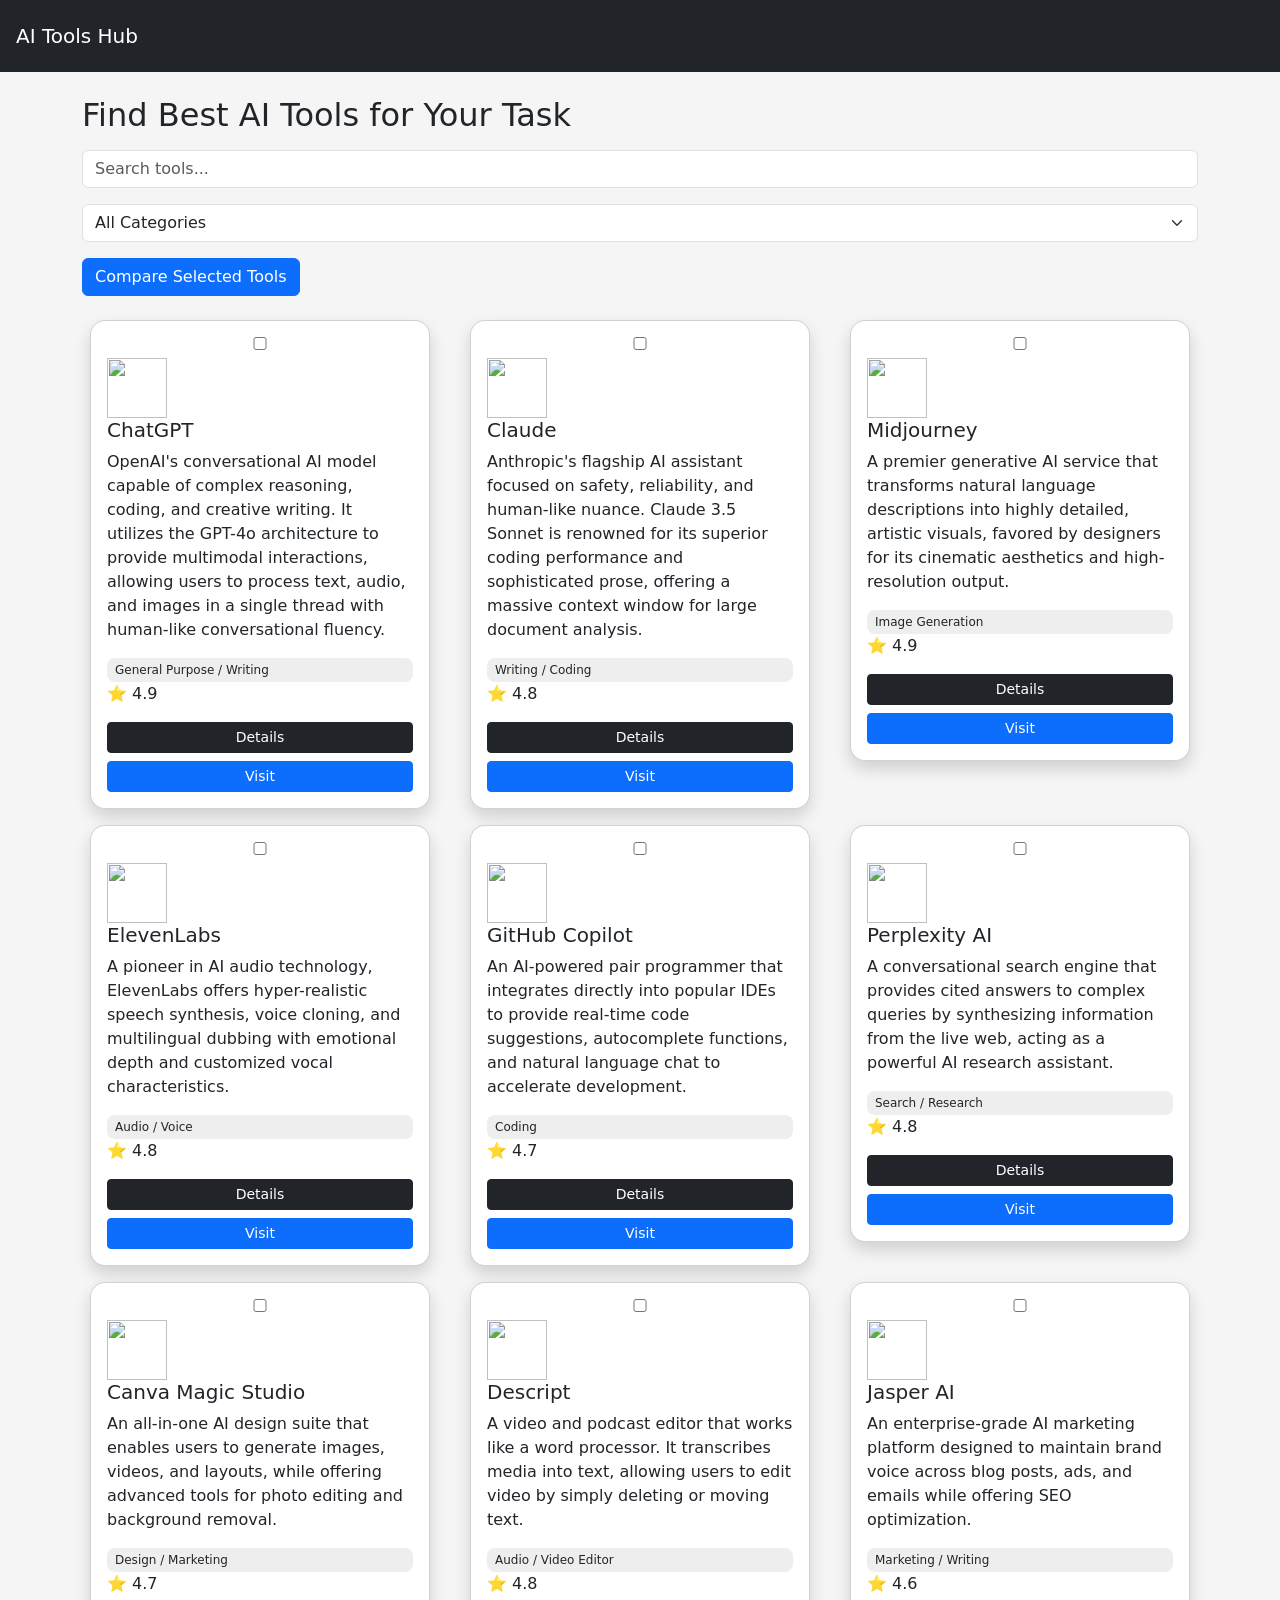
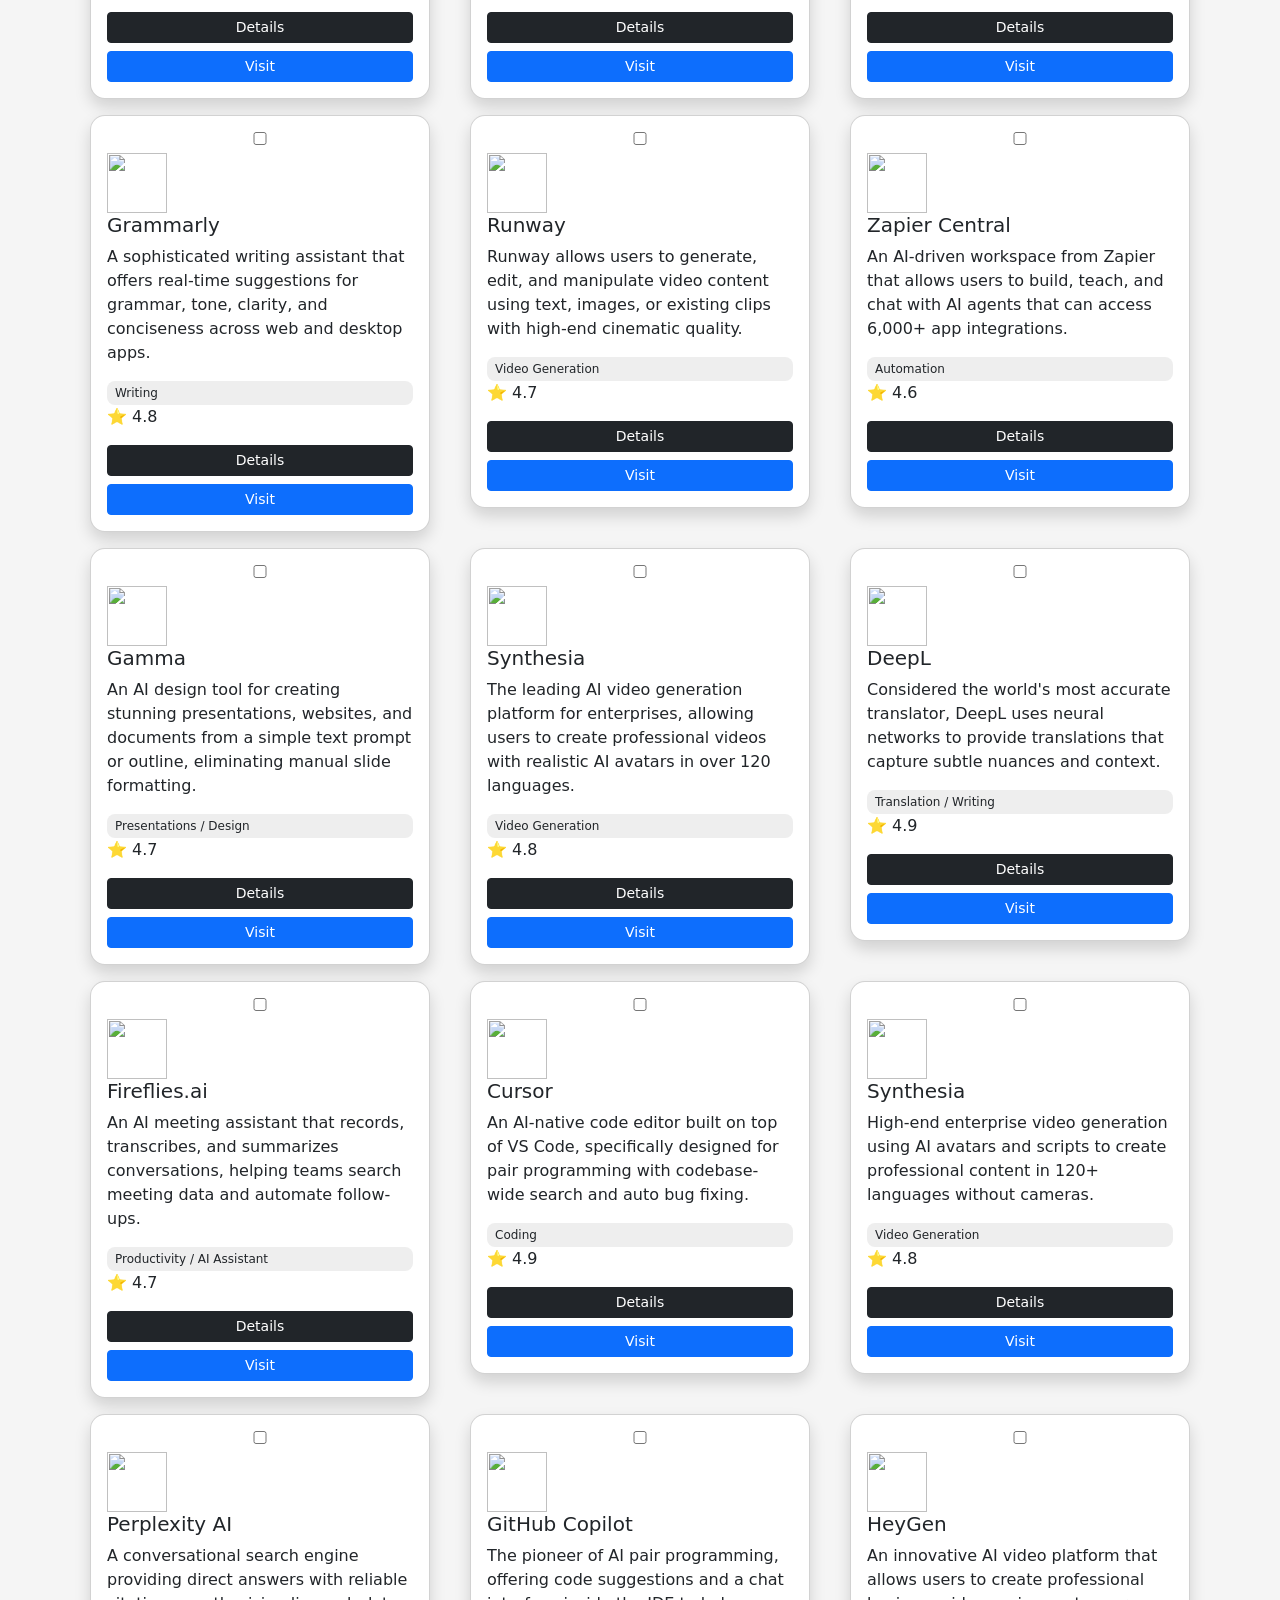
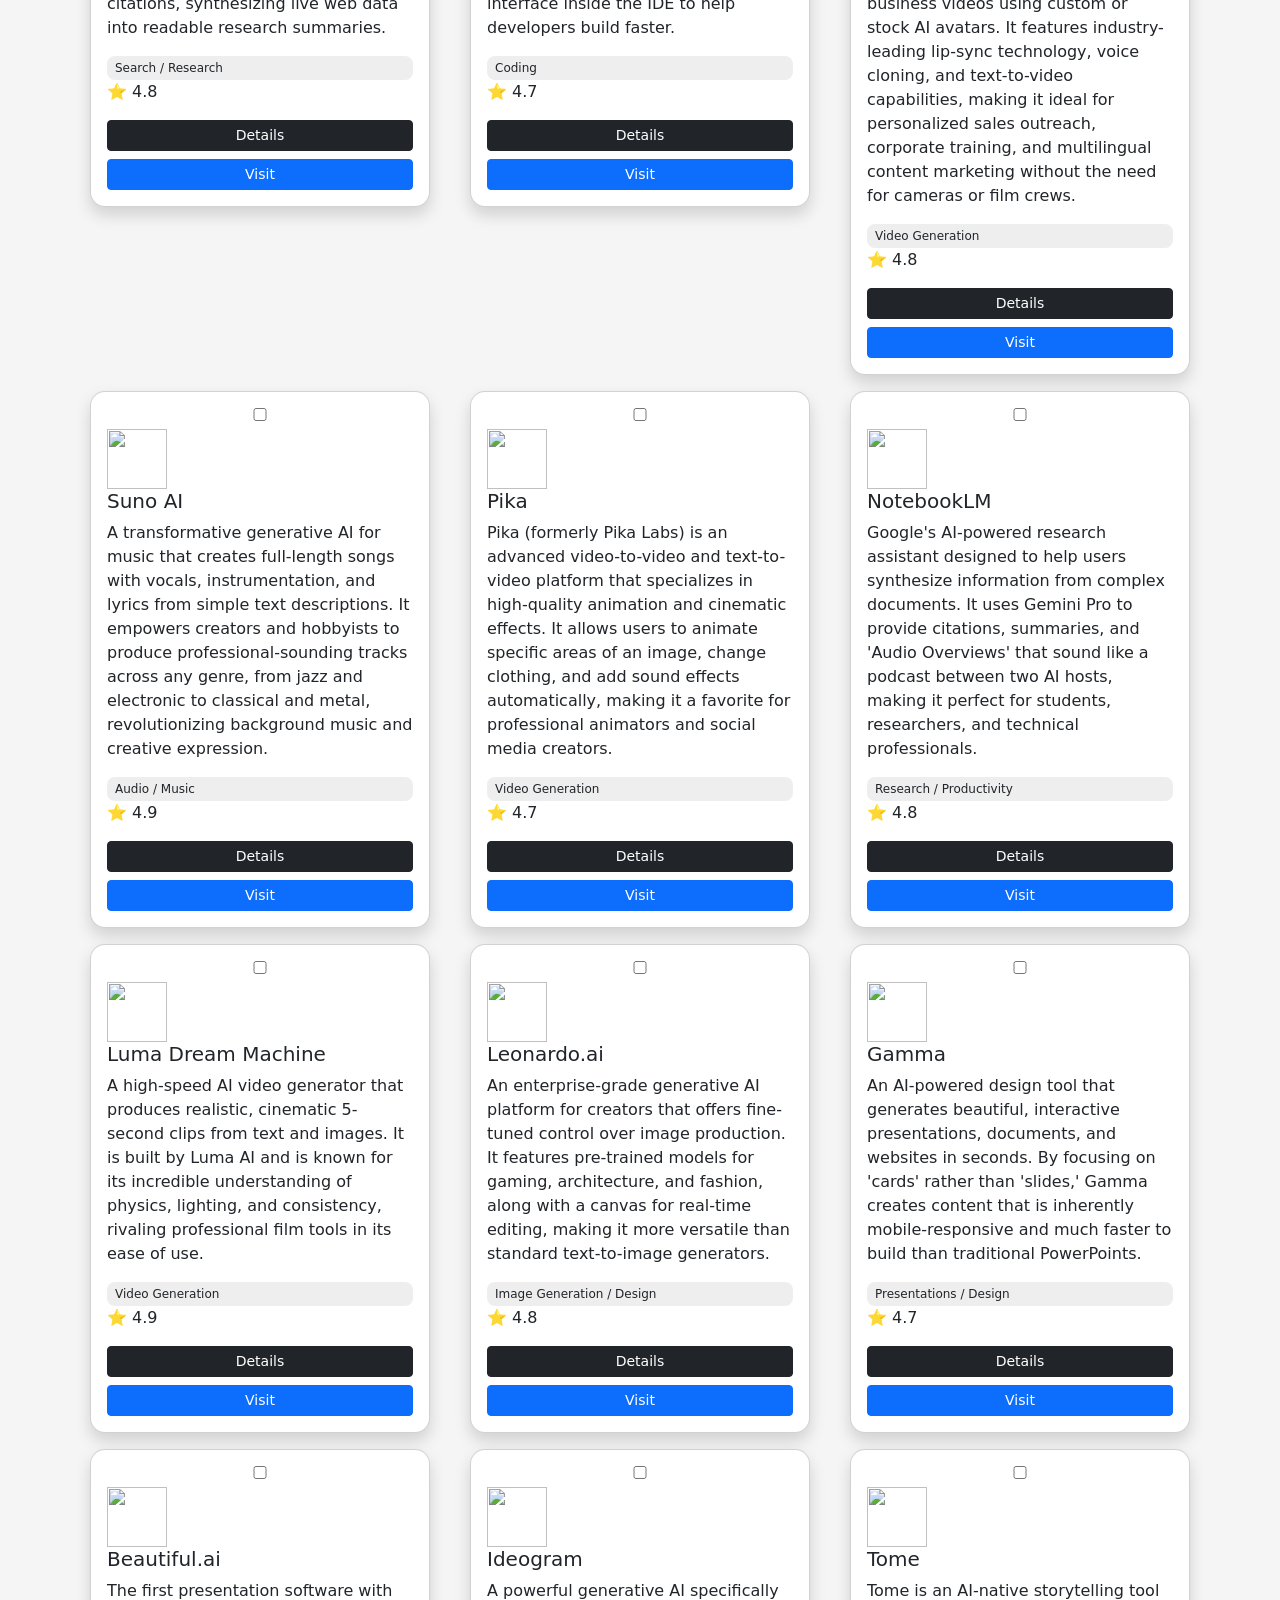
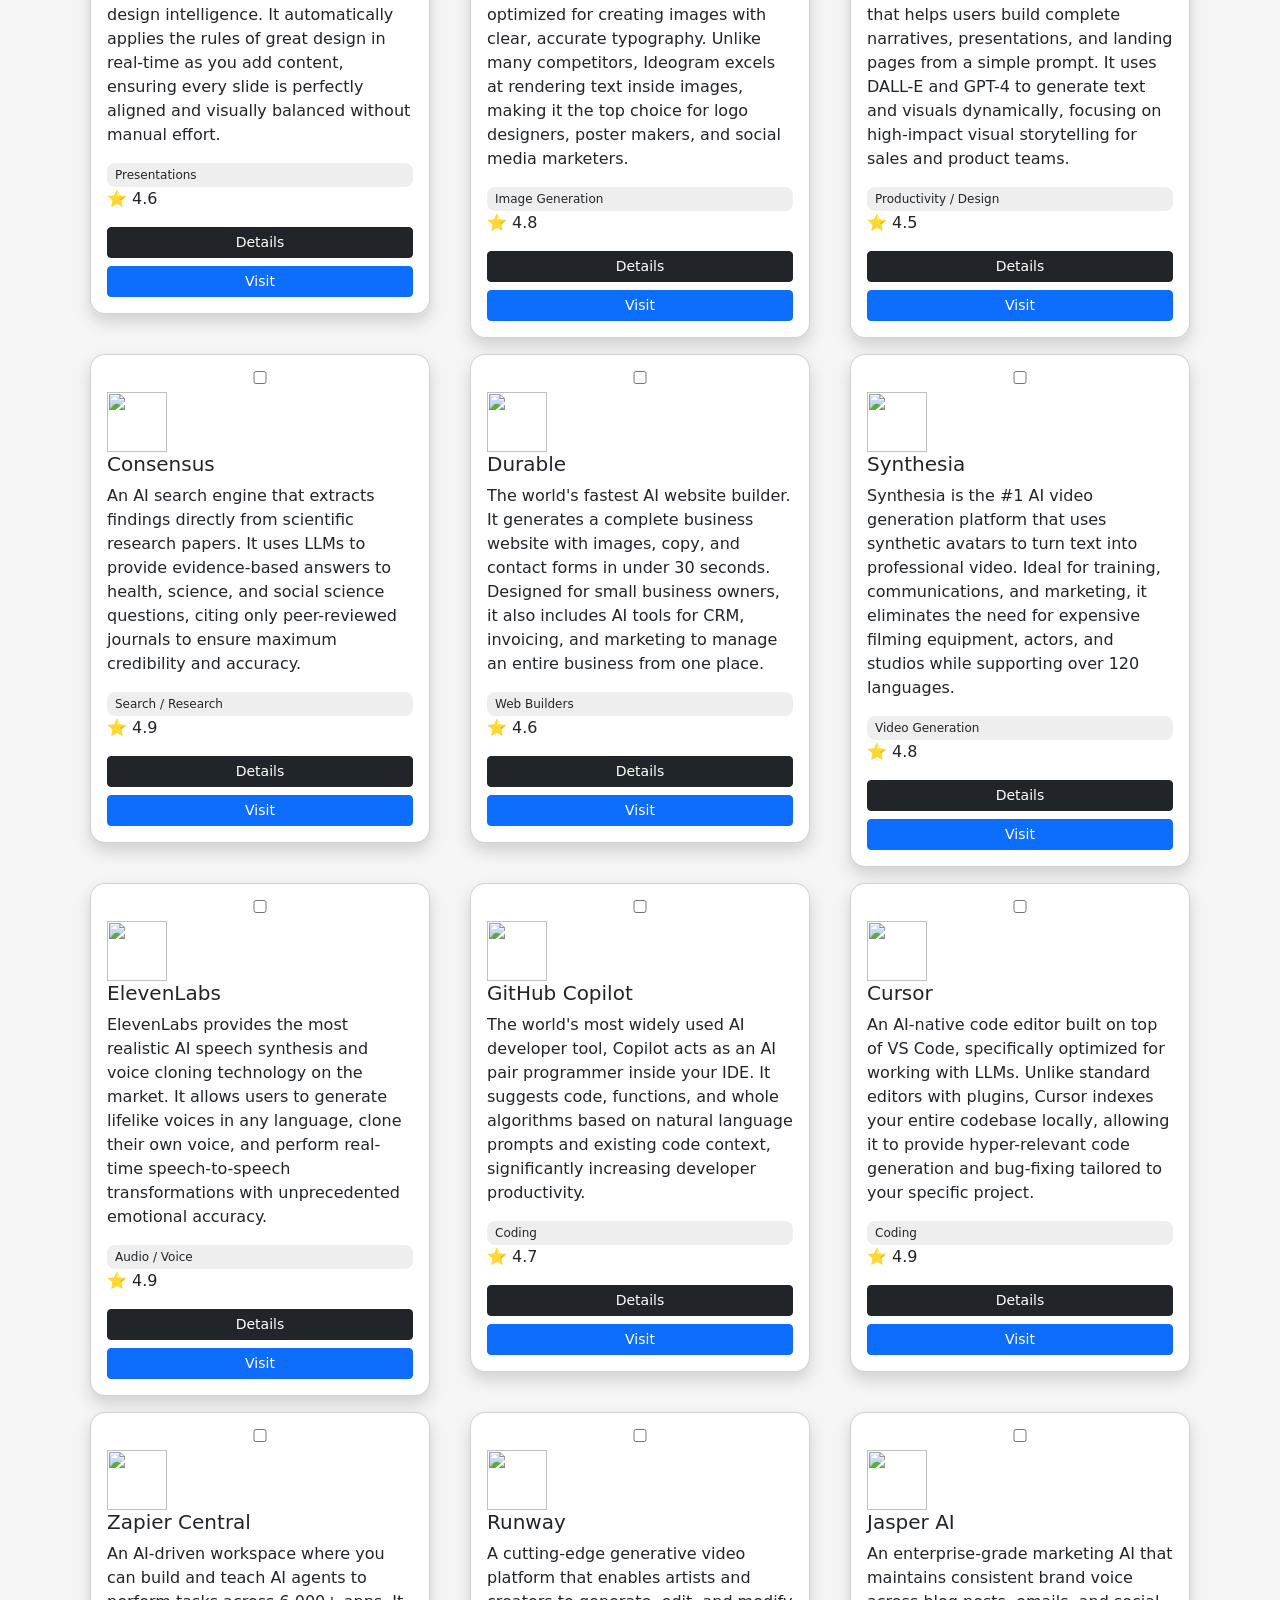
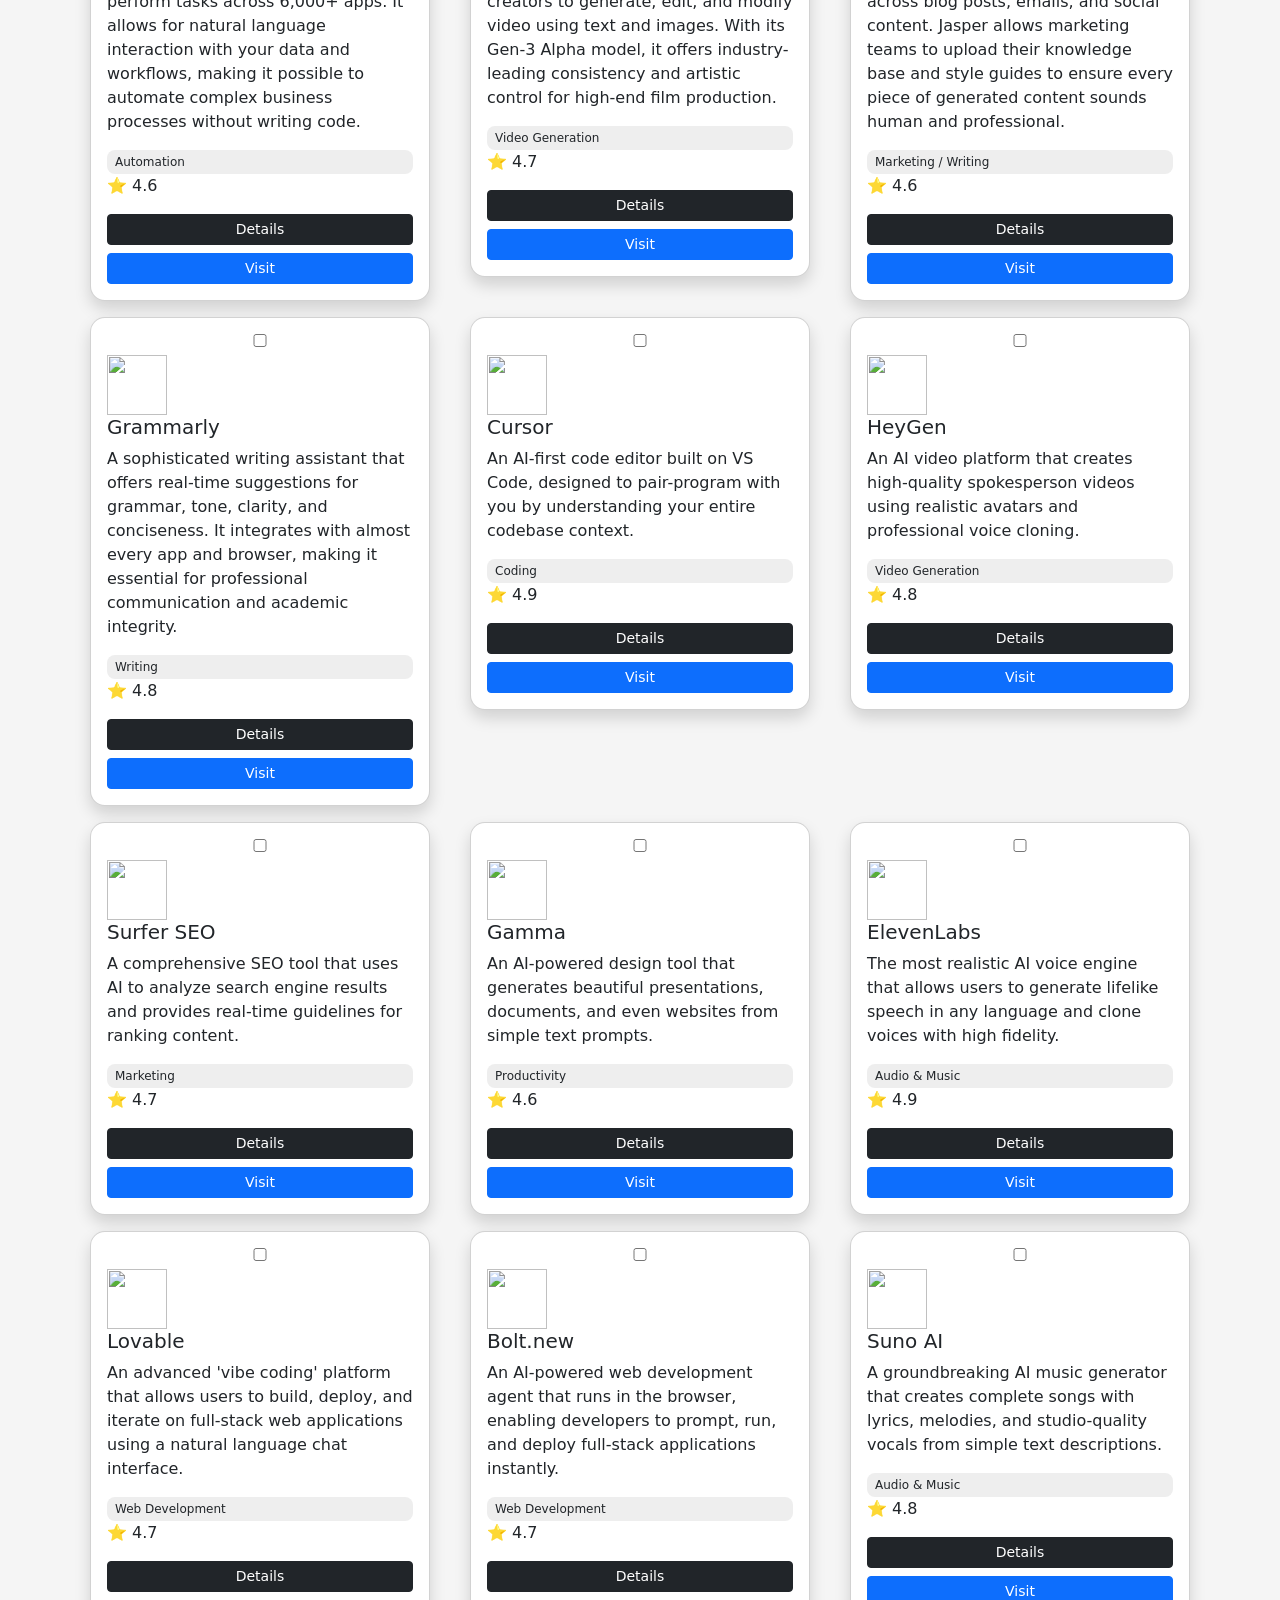
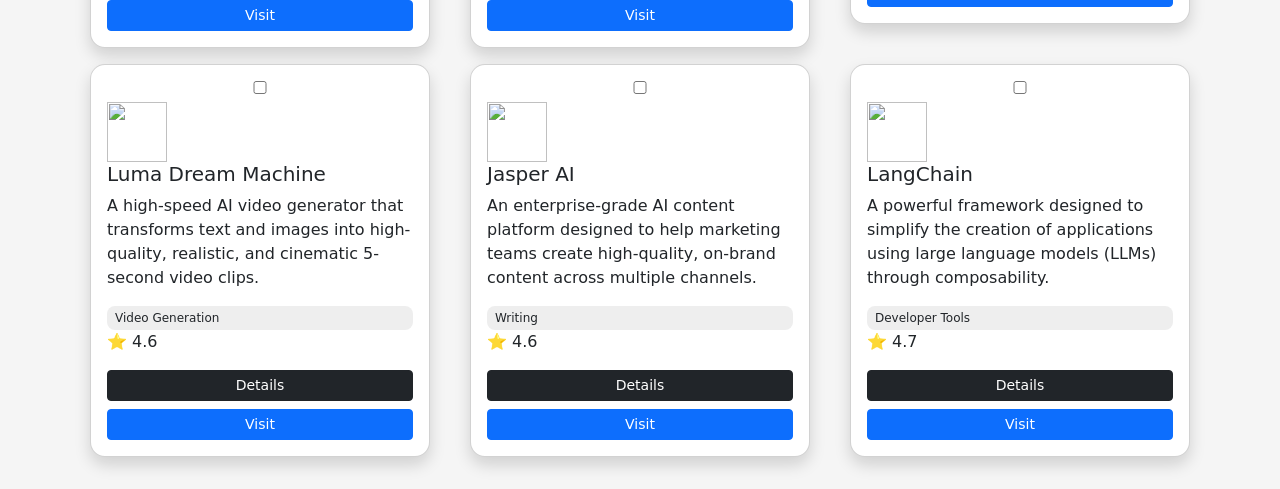
==== index.html @ ad80ff2c "Initial commit" ====
<!DOCTYPE html>
<html>
<head>
    <meta charset="UTF-8">
    <meta name="viewport" content="width=device-width, initial-scale=1.0">
    <title>AI Tools Hub</title>

    <link href="https://cdn.jsdelivr.net/npm/bootstrap@5.3.0/dist/css/bootstrap.min.css" rel="stylesheet">

    <!-- AdSense -->
    <script async
            src="https://pagead2.googlesyndication.com/pagead/js/adsbygoogle.js?client=pub-1987852000400646"
            crossorigin="anonymous"></script>

    <style>
        body { background:#f5f5f5 }
        .card { border-radius:15px }
        .tag {
            background:#eee;
            padding:3px 8px;
            border-radius:8px;
            font-size:12px
        }
    </style>
</head>

<body>

<nav class="navbar navbar-dark bg-dark p-3">
    <a class="navbar-brand" href="index.html">AI Tools Hub</a>
</nav>

<div class="container mt-4">

    <h2>Find Best AI Tools for Your Task</h2>

    <!-- Search -->
    <input id="search" class="form-control my-3" placeholder="Search tools...">

    <!-- Category Filter -->
    <select id="categoryFilter" class="form-select mb-3">
        <option value="">All Categories</option>
    </select>

    <!-- Compare Button -->
    <button onclick="compareSelected()" class="btn btn-primary mb-3">
        Compare Selected Tools
    </button>

    <!-- 🔥 THIS IS IMPORTANT: TOOLS WILL LOAD HERE -->
    <div id="tools" class="row"></div>



    <!-- AdSense -->
    <div class="my-4 text-center">
        <ins class="adsbygoogle"
             style="display:block"
             data-ad-client="pub-1987852000400646"
             data-ad-slot="1234567890"
             data-ad-format="auto"
             data-full-width-responsive="true"></ins>
    </div>

    <script>
        (adsbygoogle = window.adsbygoogle || []).push({});
    </script>
</div>

<script src="data.js"></script>
<script src="script.js"></script>

</body>
</html>
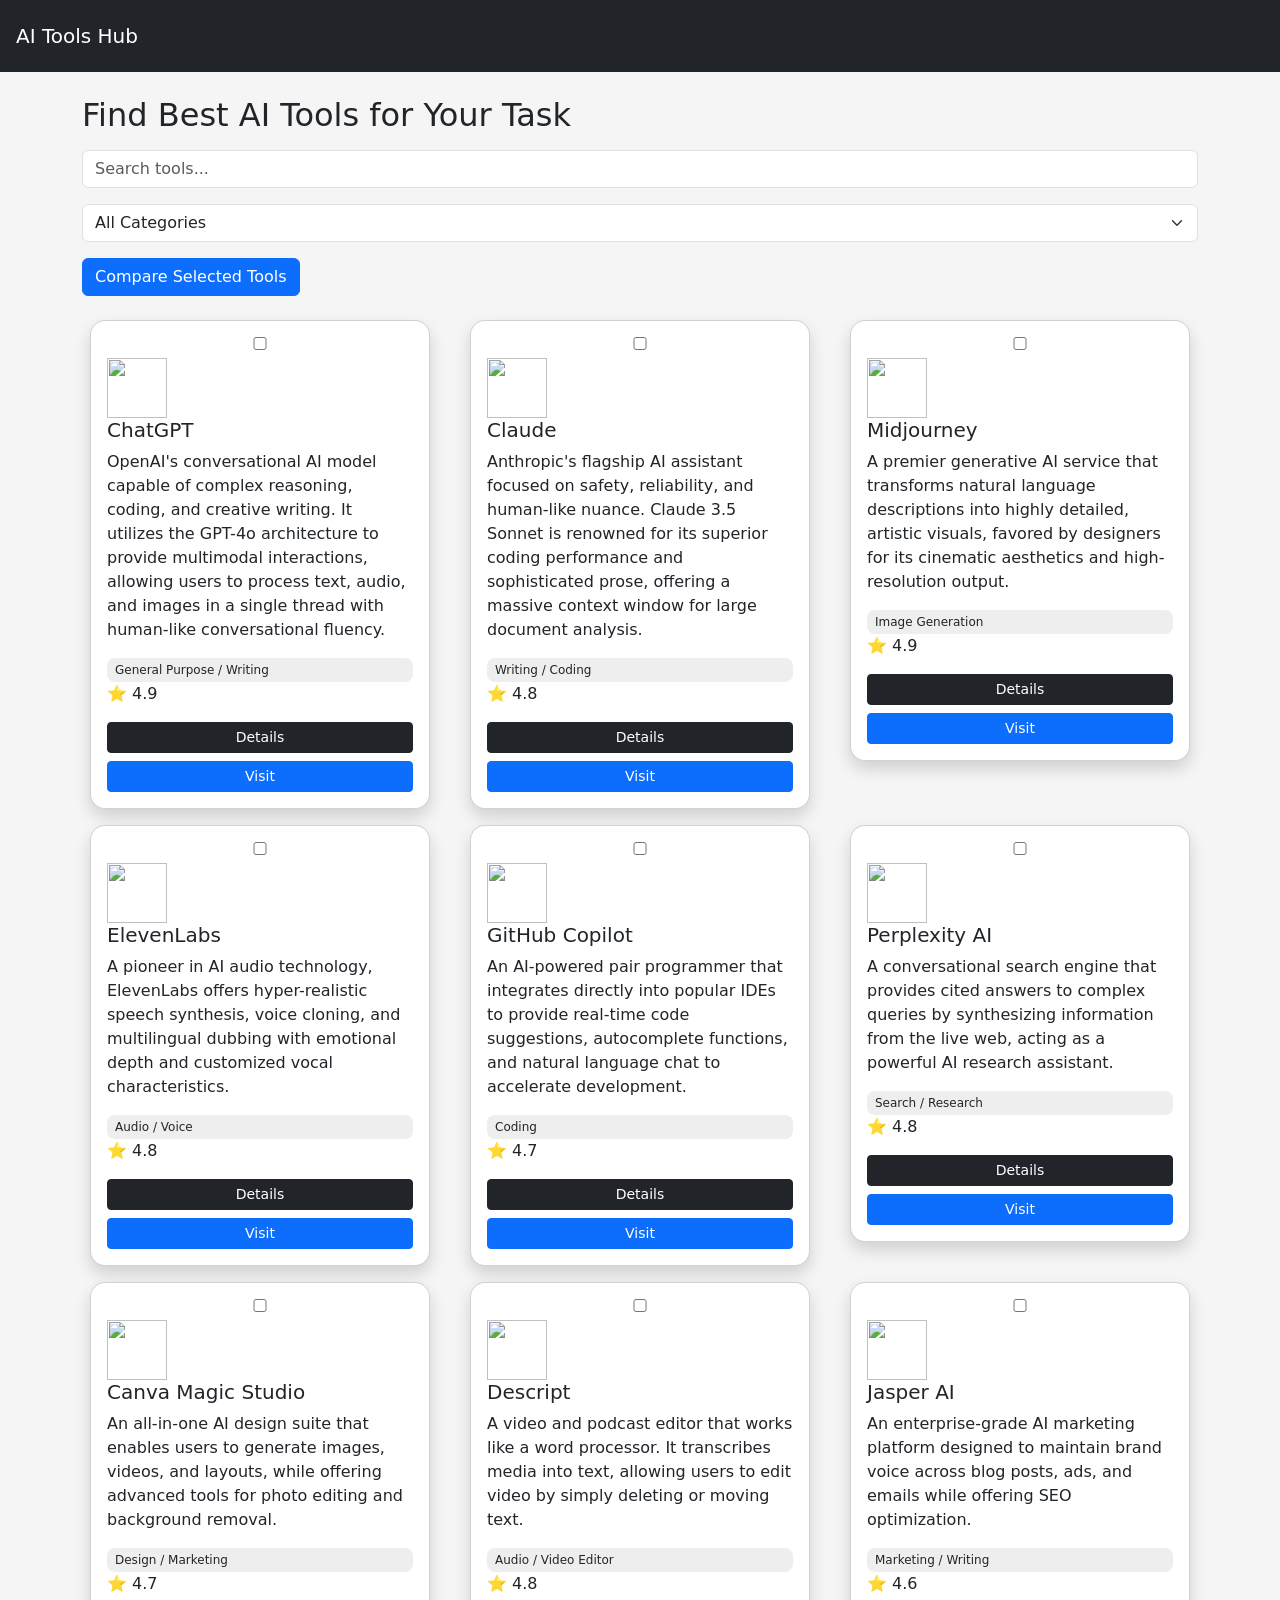
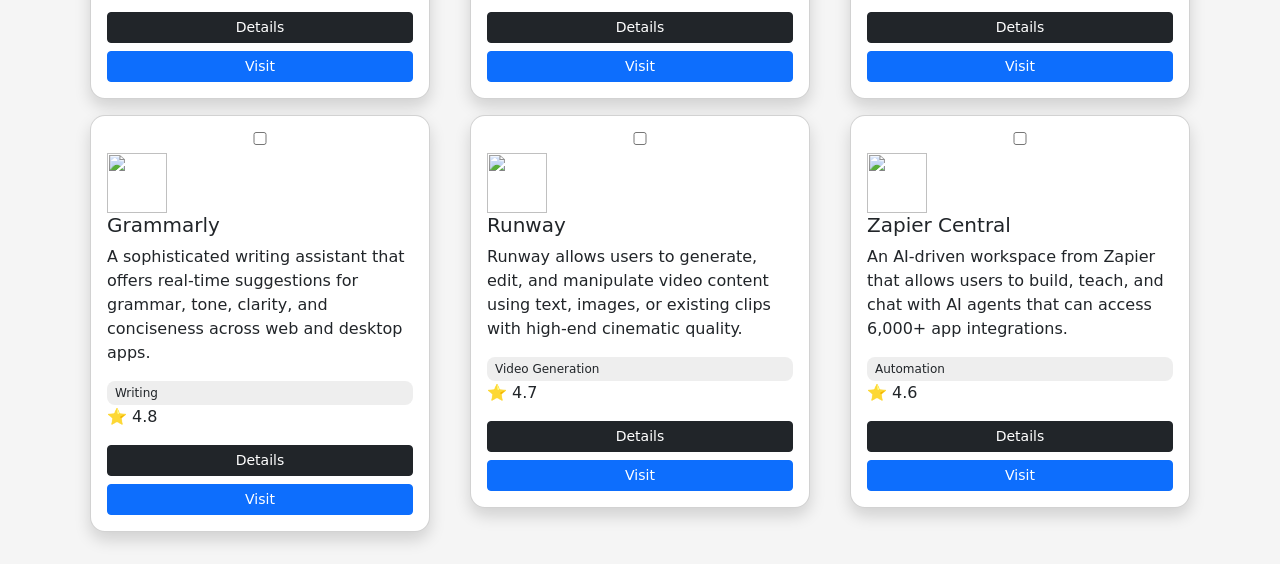
==== commit 38d18192: "AI-992 bug fixed for details page" ====
--- a/index.html
+++ b/index.html
@@ -62,13 +62,15 @@
              data-full-width-responsive="true"></ins>
     </div>
 
-    <script>
-        (adsbygoogle = window.adsbygoogle || []).push({});
-    </script>
 </div>
 
 <script src="data.js"></script>
 <script src="script.js"></script>
 
+
+<script>
+    (adsbygoogle = window.adsbygoogle || []).push({});
+</script>
+
 </body>
 </html>
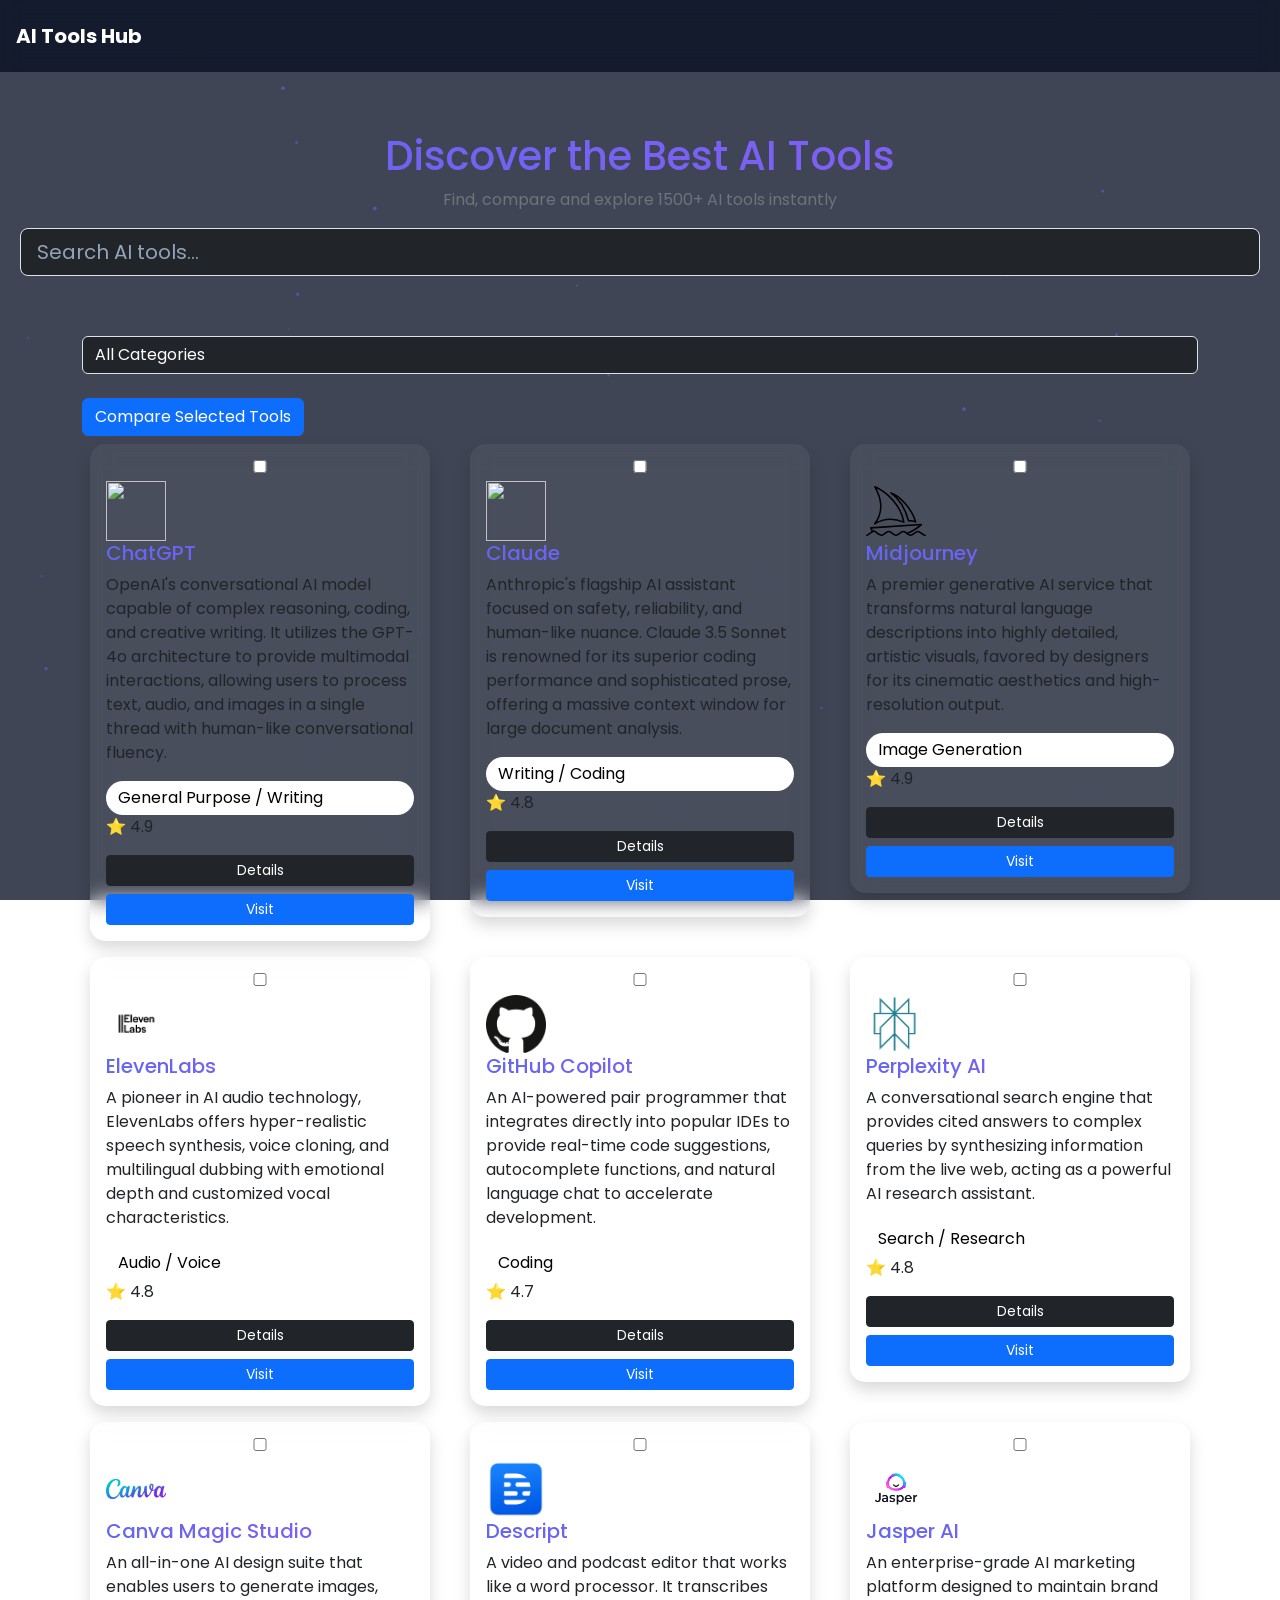
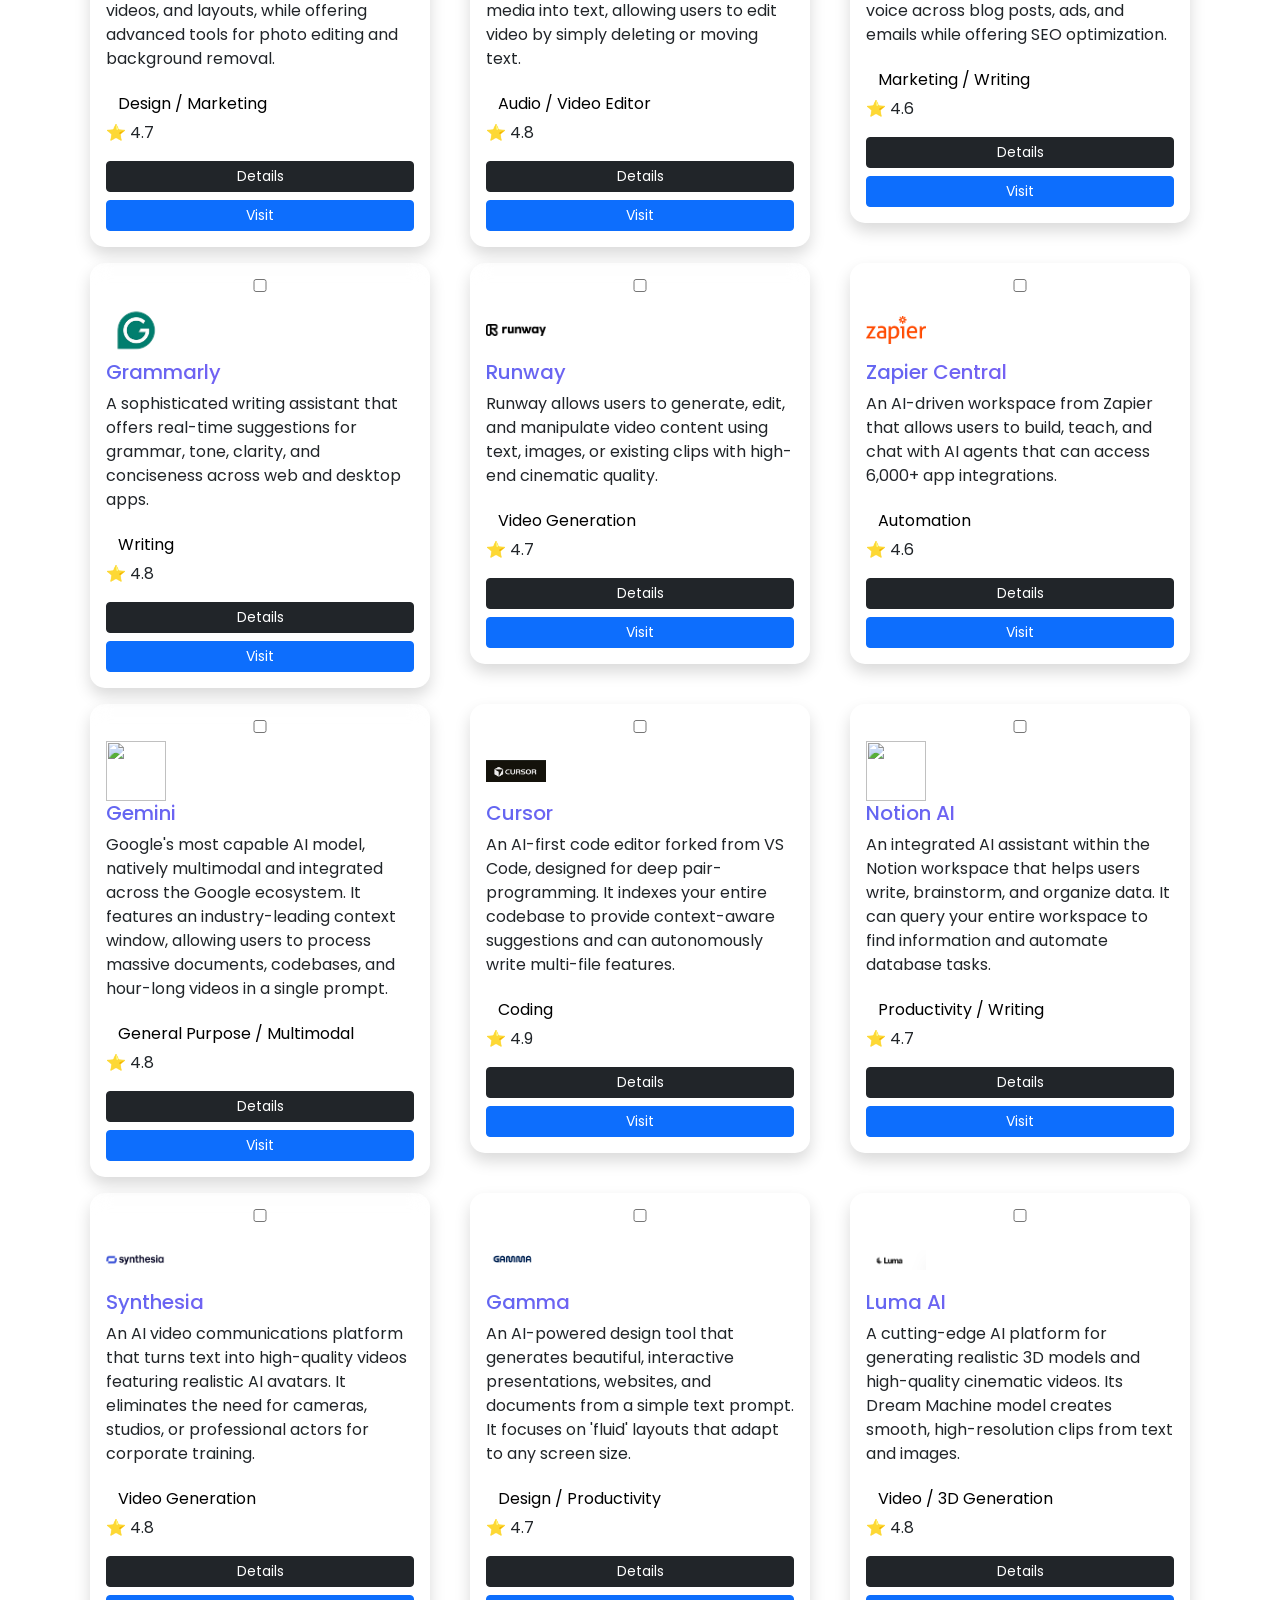
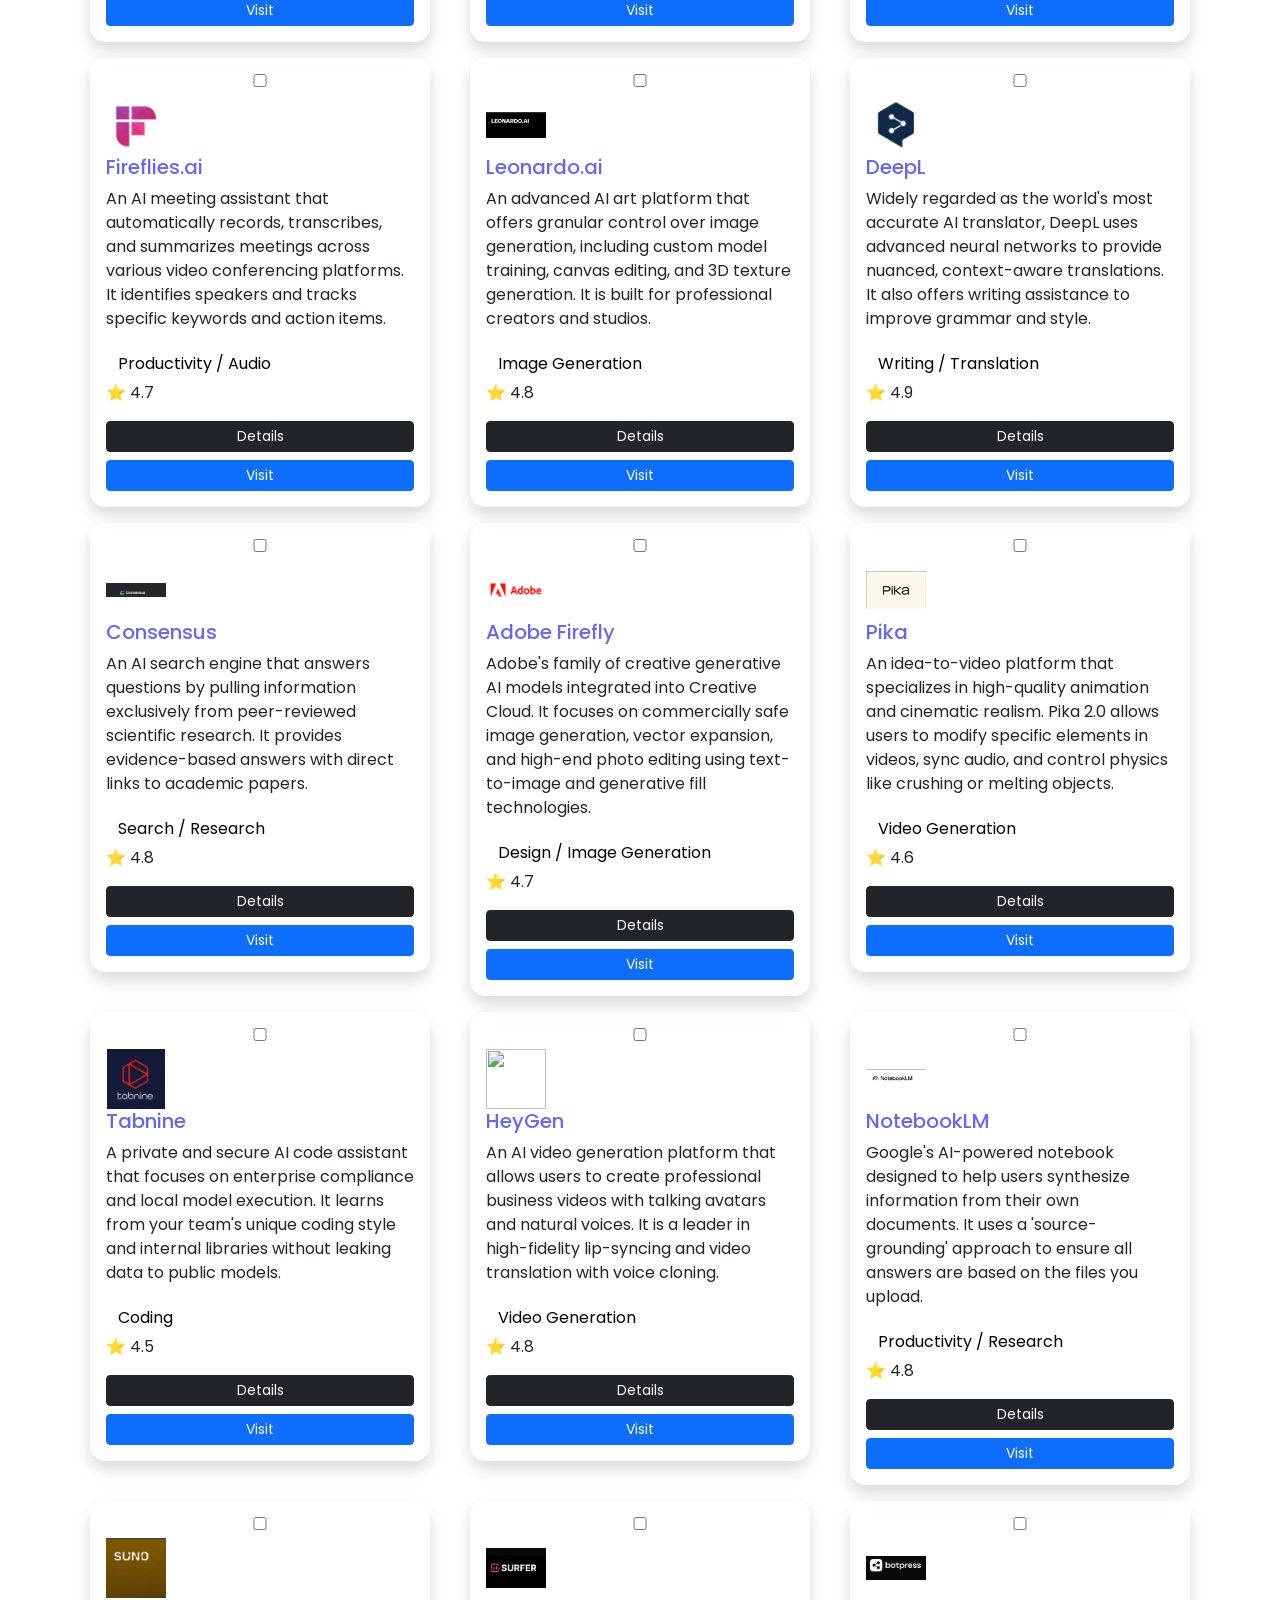
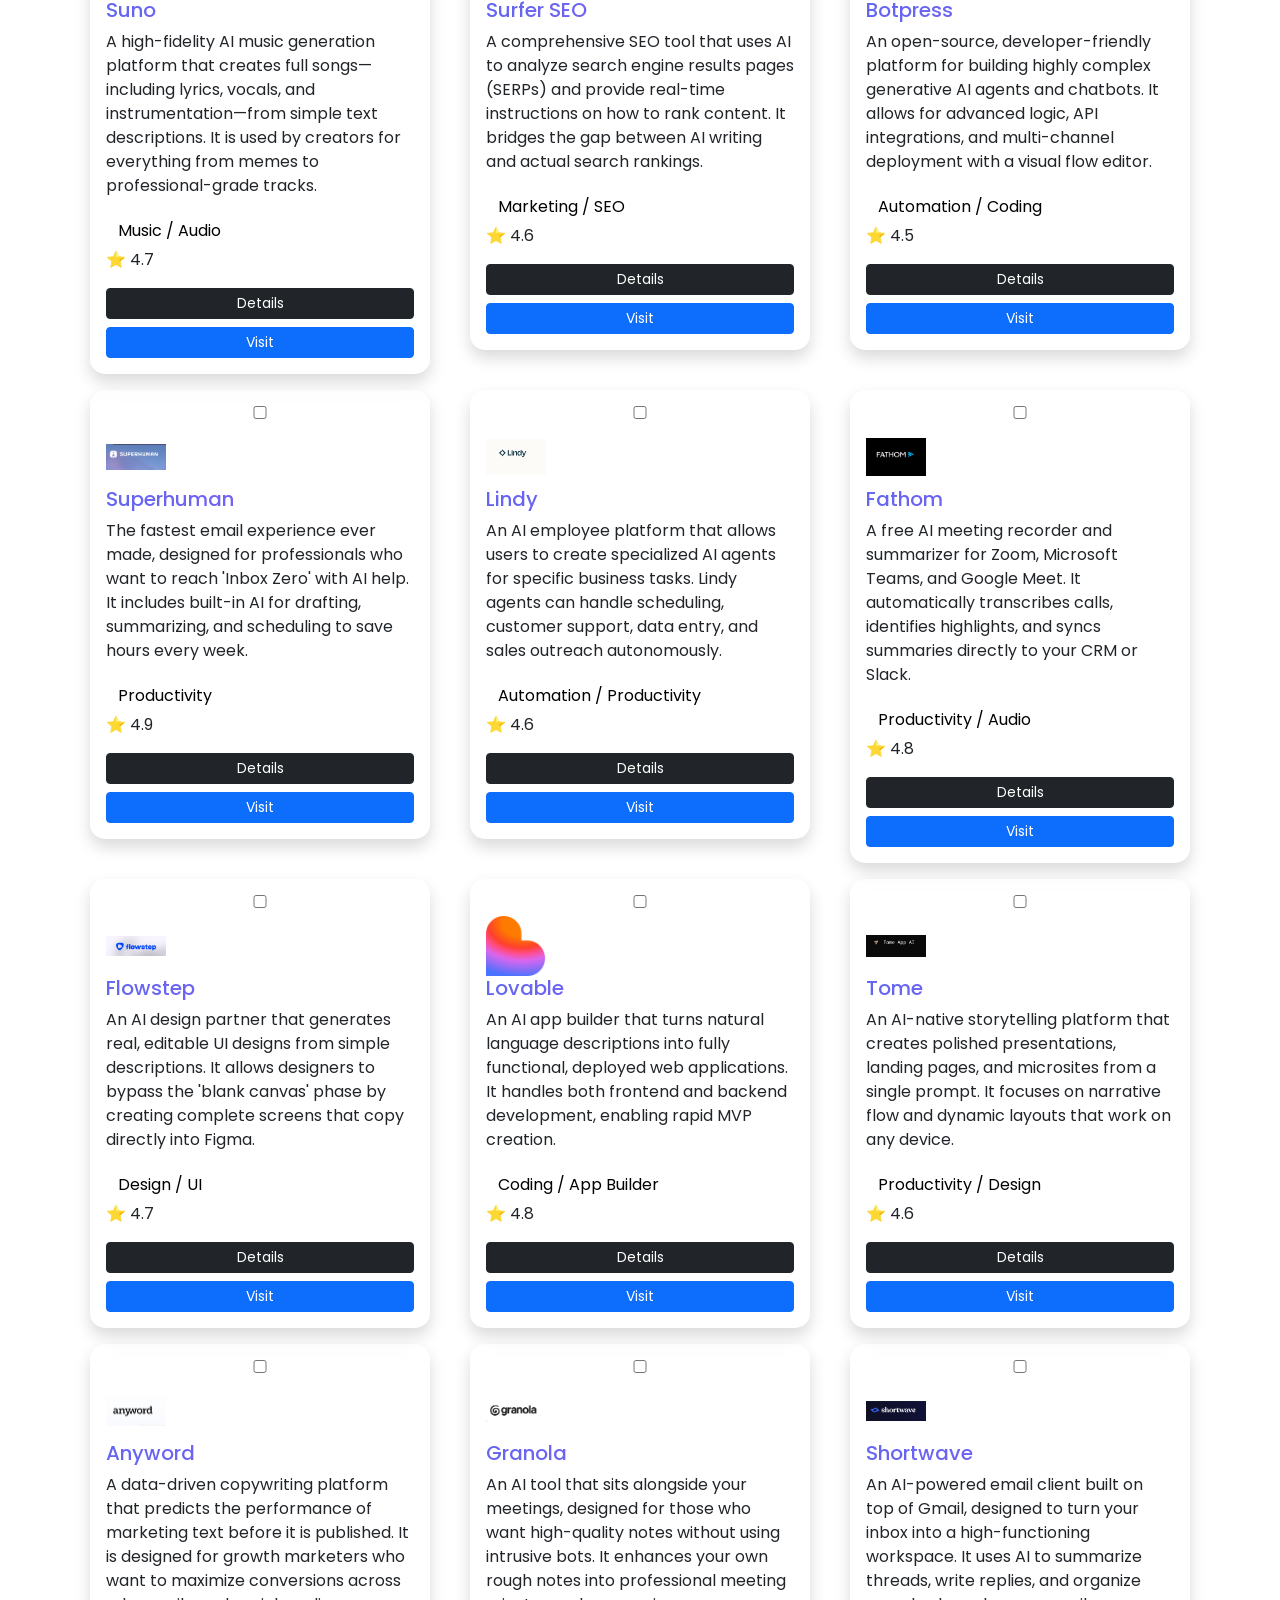
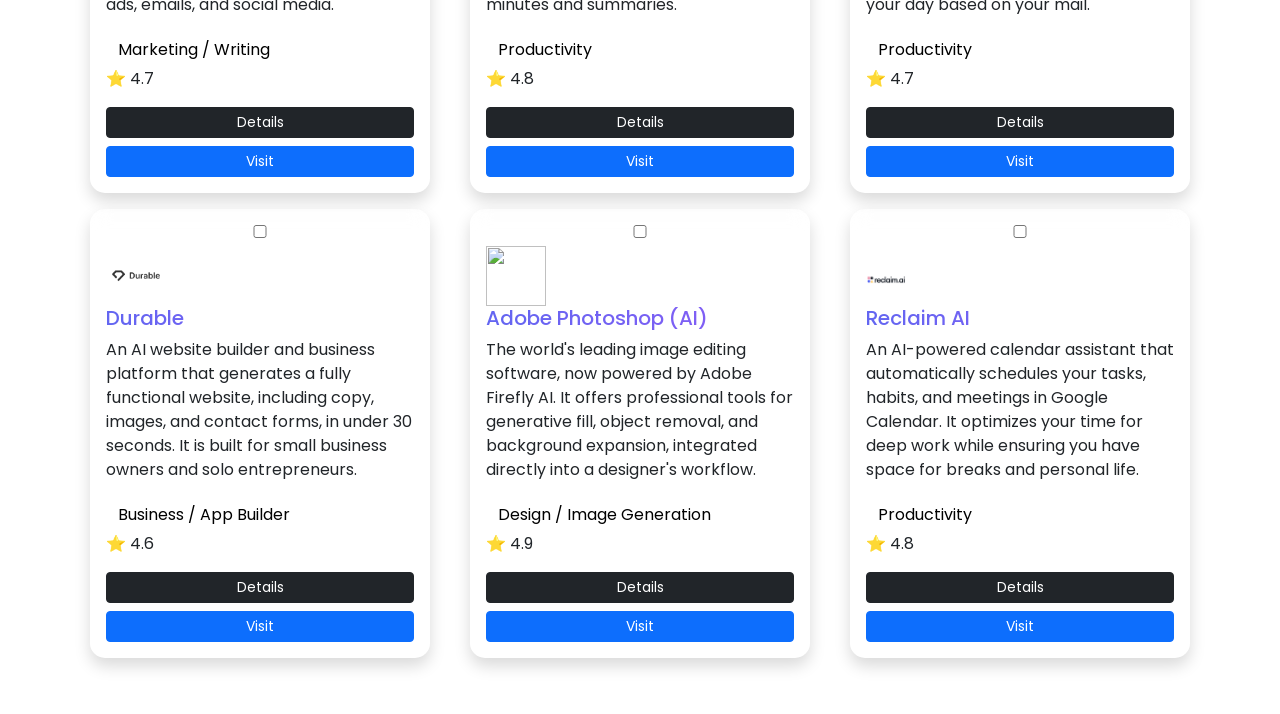
==== commit 9c08f838: "AI-126 full changes like interface" ====
--- a/index.html
+++ b/index.html
@@ -7,66 +7,64 @@
 
     <link href="https://cdn.jsdelivr.net/npm/bootstrap@5.3.0/dist/css/bootstrap.min.css" rel="stylesheet">
 
+    <!-- Google Font -->
+    <link href="https://fonts.googleapis.com/css2?family=Poppins:wght@300;500;700&display=swap" rel="stylesheet">
+
+    <!-- Custom CSS -->
+    <link rel="stylesheet" href="css/style.css">
+
     <!-- AdSense -->
     <script async
-            src="https://pagead2.googlesyndication.com/pagead/js/adsbygoogle.js?client=pub-1987852000400646"
+            src="https://pagead2.googlesyndication.com/pagead/js/adsbygoogle.js?client=ca-pub-19878XXXXXXXXX"
             crossorigin="anonymous"></script>
-
-    <style>
-        body { background:#f5f5f5 }
-        .card { border-radius:15px }
-        .tag {
-            background:#eee;
-            padding:3px 8px;
-            border-radius:8px;
-            font-size:12px
-        }
-    </style>
 </head>
 
 <body>
 
-<nav class="navbar navbar-dark bg-dark p-3">
-    <a class="navbar-brand" href="index.html">AI Tools Hub</a>
+<!-- PARTICLES -->
+<canvas id="particles"></canvas>
+
+<!-- NAVBAR -->
+<nav class="navbar navbar-dark p-3">
+    <a class="navbar-brand fw-bold" href="#">AI Tools Hub</a>
 </nav>
 
-<div class="container mt-4">
+<!-- HERO -->
+<div class="hero">
+    <h1>Discover the Best AI Tools</h1>
+    <p class="text-secondary">Find, compare and explore 1500+ AI tools instantly</p>
 
-    <h2>Find Best AI Tools for Your Task</h2>
+    <input id="search"
+           class="form-control form-control-lg text-white bg-dark"
+           placeholder="Search AI tools...">
+</div>
 
-    <!-- Search -->
-    <input id="search" class="form-control my-3" placeholder="Search tools...">
+<div class="container">
 
-    <!-- Category Filter -->
-    <select id="categoryFilter" class="form-select mb-3">
+    <select id="categoryFilter" class="form-select text-white bg-dark mb-4">
         <option value="">All Categories</option>
     </select>
 
-    <!-- Compare Button -->
-    <button onclick="compareSelected()" class="btn btn-primary mb-3">
+    <button onclick="compareSelected()" class="btn btn-primary compare-btn">
         Compare Selected Tools
     </button>
 
-    <!-- 🔥 THIS IS IMPORTANT: TOOLS WILL LOAD HERE -->
     <div id="tools" class="row"></div>
 
-
-
-    <!-- AdSense -->
-    <div class="my-4 text-center">
+    <!-- ADSENSE -->
+    <div class="my-5 text-center">
         <ins class="adsbygoogle"
              style="display:block"
-             data-ad-client="pub-1987852000400646"
-             data-ad-slot="1234567890"
-             data-ad-format="auto"
-             data-full-width-responsive="true"></ins>
+             data-ad-client="ca-pub-19878XXXXXXXXX"
+             data-ad-slot="YOUR_SLOT_ID"
+             data-ad-format="auto"></ins>
     </div>
 
 </div>
 
 <script src="data.js"></script>
 <script src="script.js"></script>
-
+<script src="add.js"></script>
 
 <script>
     (adsbygoogle = window.adsbygoogle || []).push({});
--- a/css/style.css
+++ b/css/style.css
@@ -0,0 +1,104 @@
+/* GLOBAL */
+body{
+    font-family:'Poppins',sans-serif;
+    color:white;
+}
+
+/* ANIMATED BACKGROUND */
+body {
+    background: linear-gradient(-45deg,#0f172a,#1e293b,#312e81,#4c1d95);
+    background-size: 400% 400%;
+    animation: gradientBG 12s ease infinite;
+}
+
+@keyframes gradientBG {
+    0% { background-position: 0% 50%; }
+    50% { background-position: 100% 50%; }
+    100% { background-position: 0% 50%; }
+}
+
+/* NAVBAR */
+.navbar{
+    background:rgba(15,23,42,0.9);
+    backdrop-filter:blur(10px);
+}
+
+/* HERO */
+.hero{
+    text-align:center;
+    padding:60px 20px;
+}
+
+.hero h1{
+    background:linear-gradient(90deg,#6366f1,#8b5cf6);
+    -webkit-background-clip:text;
+    -webkit-text-fill-color:transparent;
+}
+
+/* INPUT */
+input, select{
+    background:#1e293b !important;
+    color:white !important;
+}
+
+/* CARD */
+.card{
+    background:rgba(255,255,255,0.05);
+    border:none;
+    border-radius:15px;
+    backdrop-filter:blur(10px);
+    transition:0.3s;
+}
+
+.card:hover{
+    transform:translateY(-5px) scale(1.02);
+}
+
+/* TOOL NAME */
+.card h5{
+    background:linear-gradient(90deg,#6366f1,#8b5cf6);
+    -webkit-background-clip:text;
+    -webkit-text-fill-color:transparent;
+}
+
+/* TAG */
+.tag{
+    background:white;
+    color:black;
+    padding:5px 12px;
+    border-radius:20px;
+}
+
+/* PARTICLES */
+#particles{
+    position:fixed;
+    width:100%;
+    height:100%;
+    z-index:-1;
+}
+
+body::before {
+    content: "";
+    position: fixed;
+    width: 100%;
+    height: 100%;
+    background: rgba(15,23,42,0.8);
+    z-index: -1;
+}
+body {
+    background: url('images/bg1.jpg') no-repeat center center fixed;
+    background-size: cover;
+}
+/* 🔥 FIX PLACEHOLDER (ALL BROWSERS) */
+input::placeholder {
+    color: #94a3b8 !important;
+    opacity: 1 !important;
+}
+
+input::-webkit-input-placeholder {
+    color: #94a3b8 !important;
+}
+
+input:-ms-input-placeholder {
+    color: #94a3b8 !important;
+}
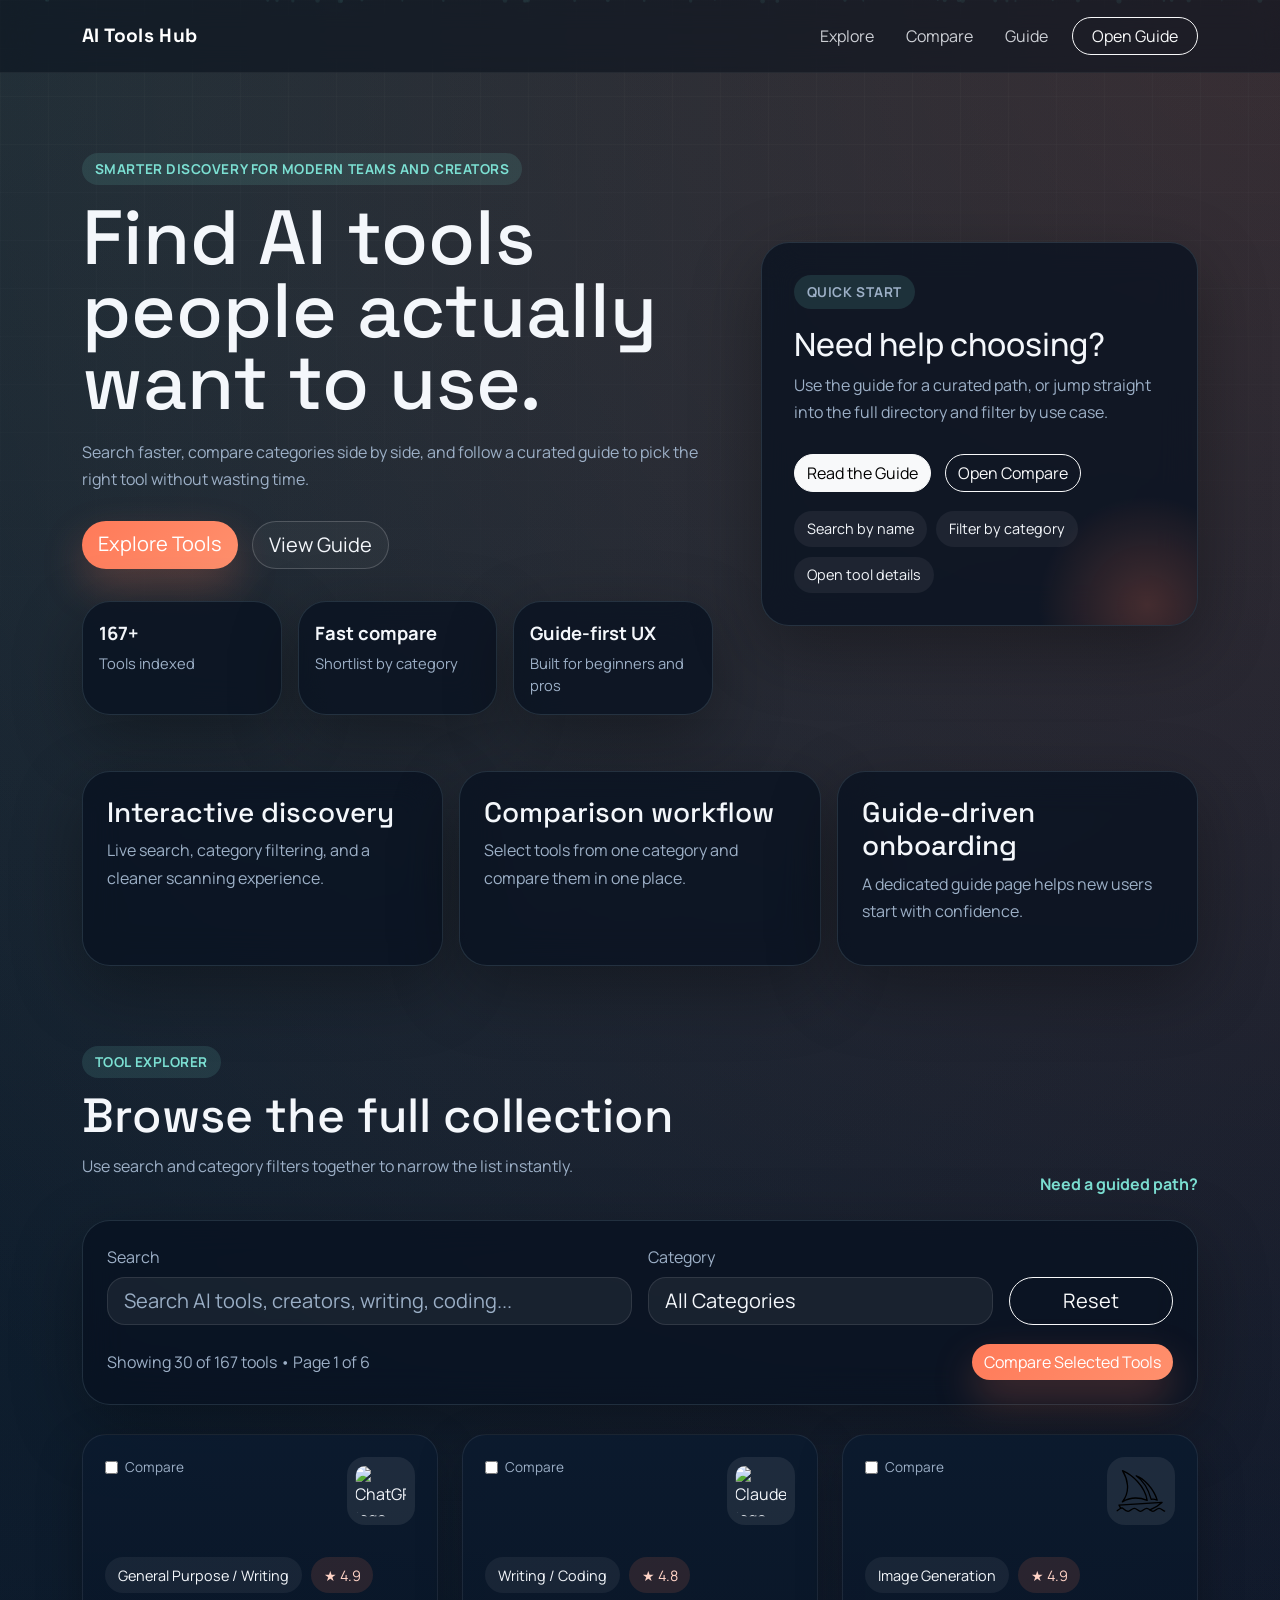
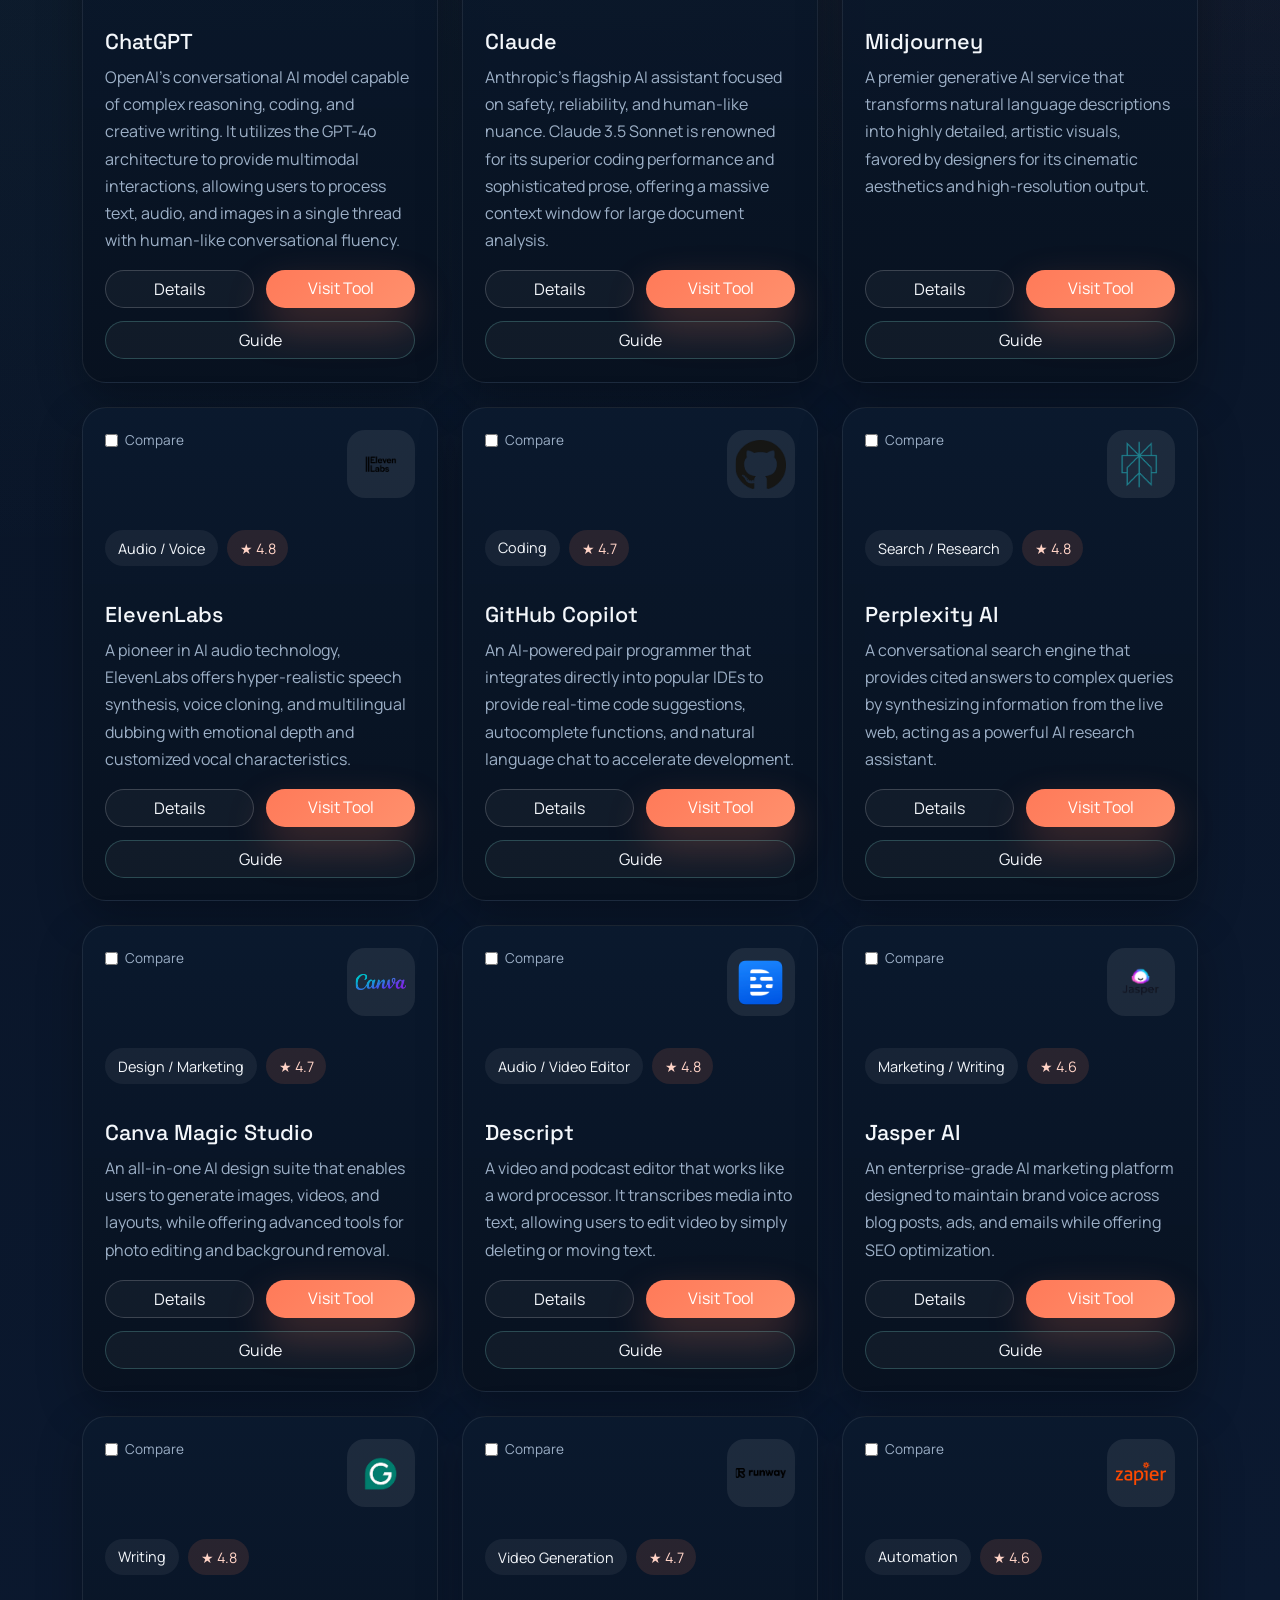
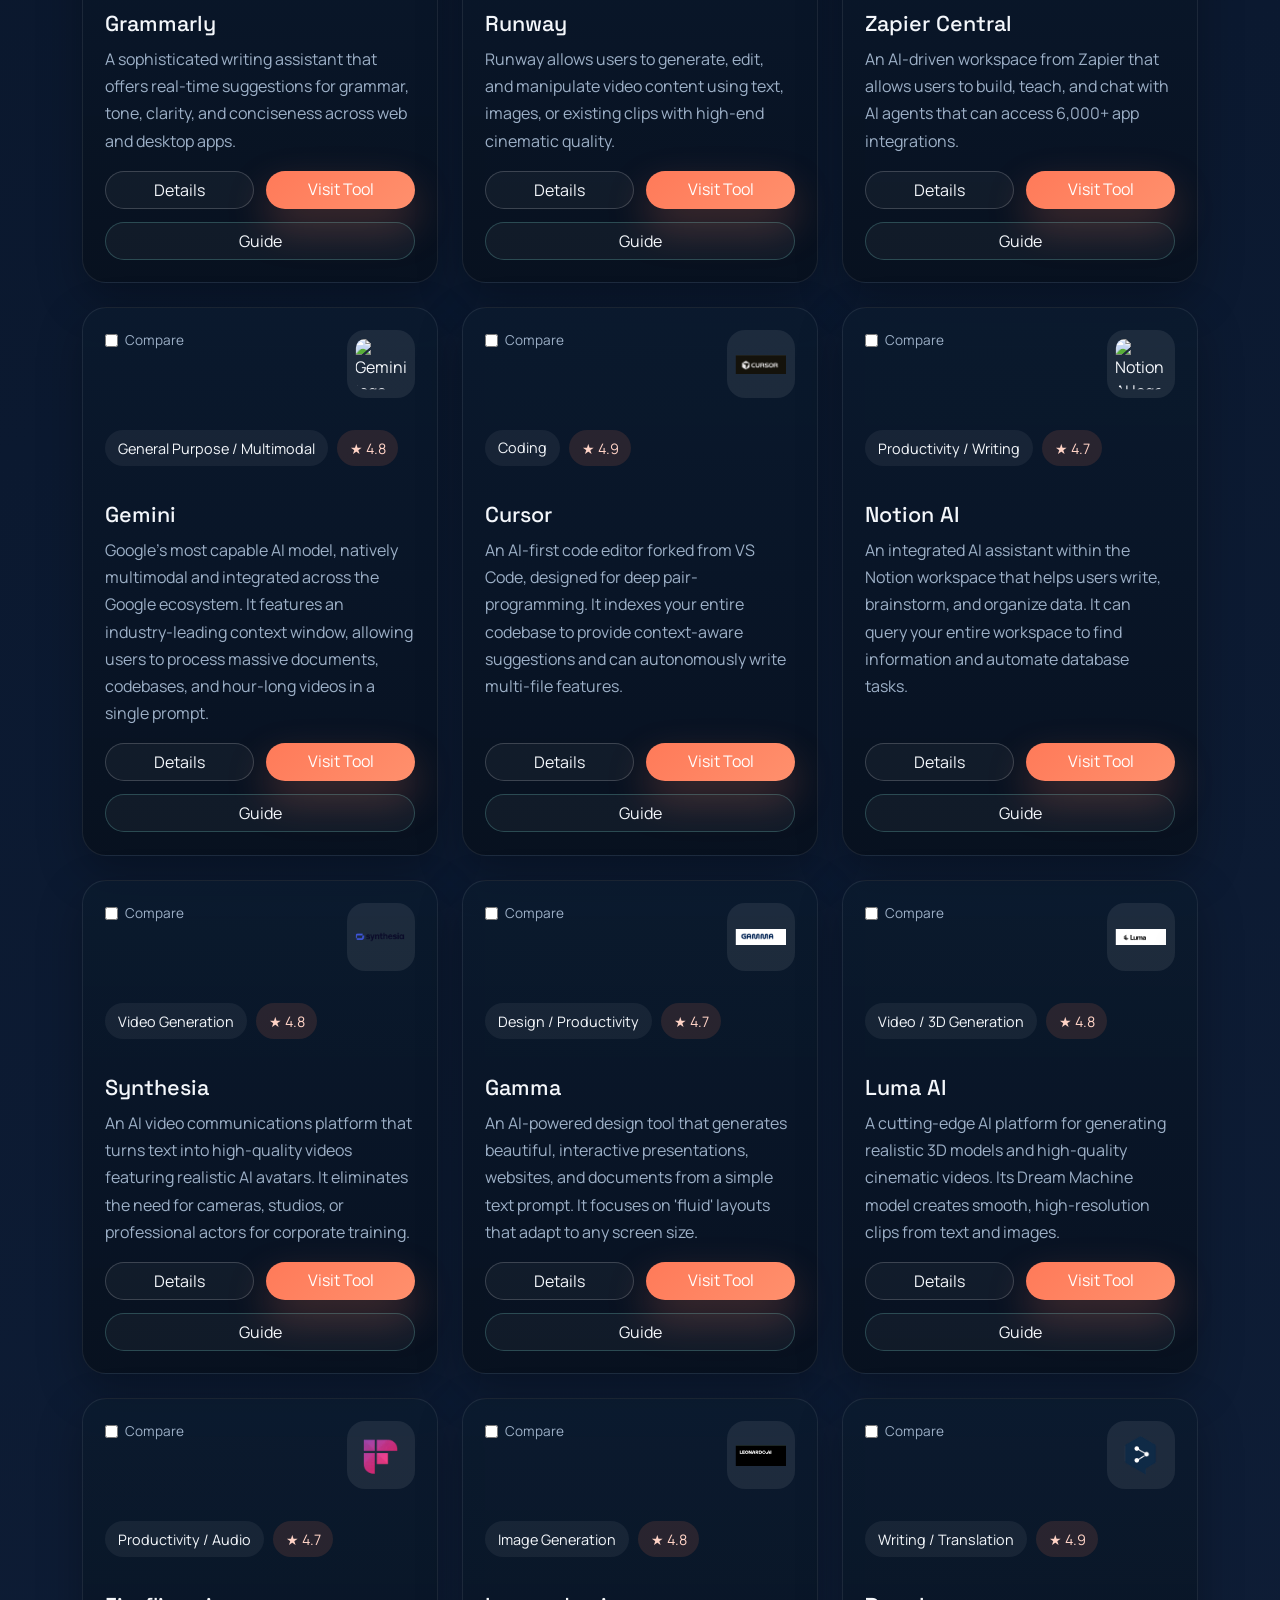
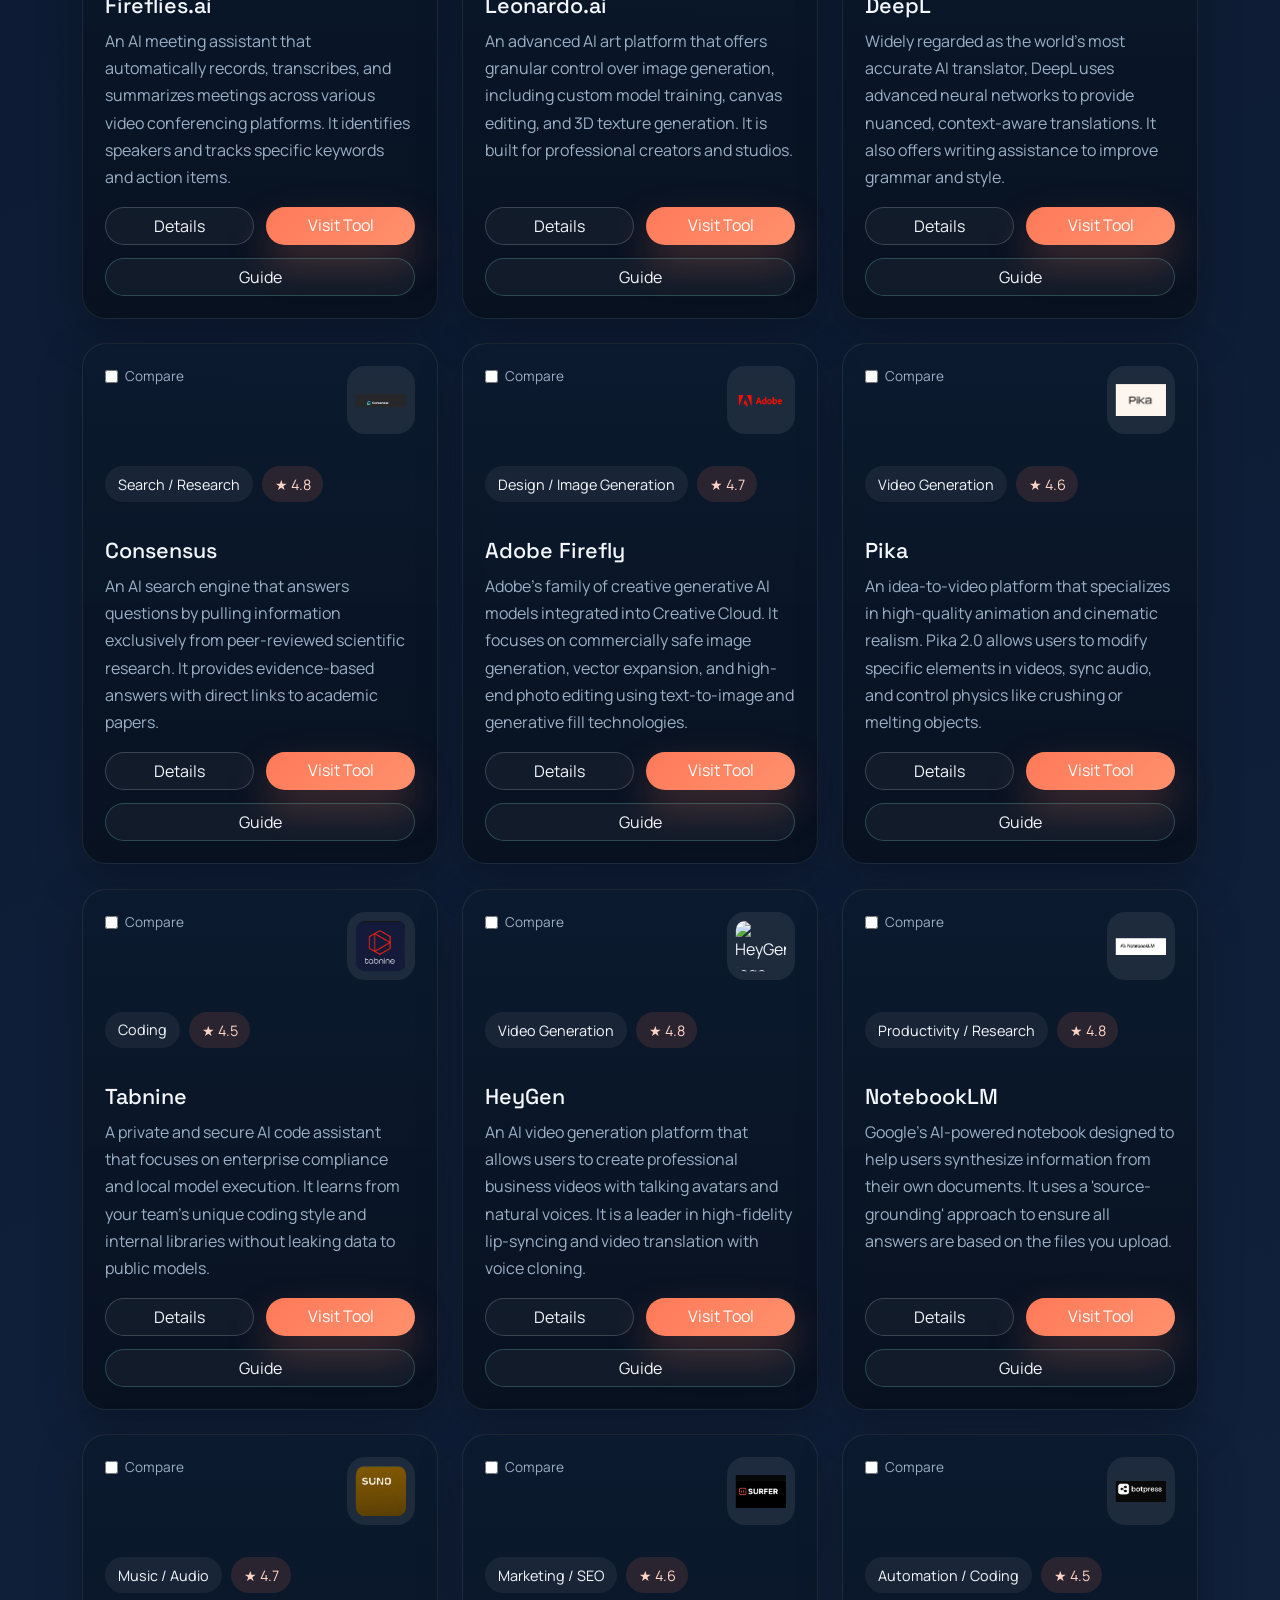
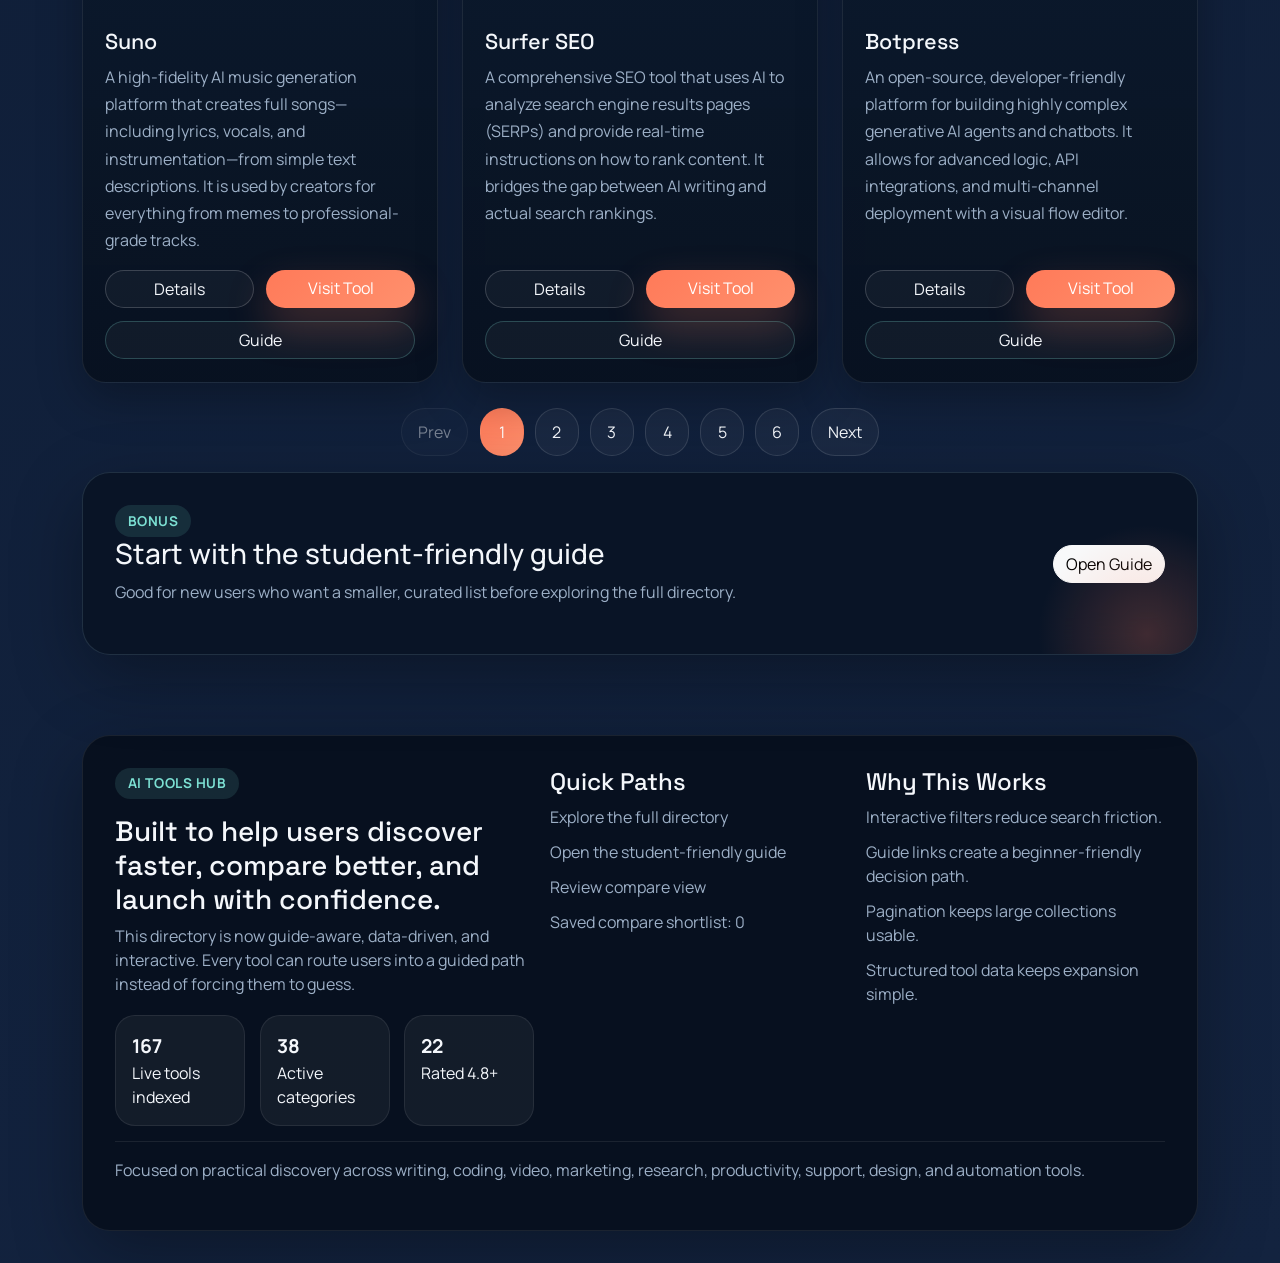
==== commit 266d1c14: "AI-127 : tools Ui changed using codex ai" ====
--- a/index.html
+++ b/index.html
@@ -1,74 +1,189 @@
 <!DOCTYPE html>
-<html>
+<html lang="en">
 <head>
     <meta charset="UTF-8">
     <meta name="viewport" content="width=device-width, initial-scale=1.0">
-    <title>AI Tools Hub</title>
+    <title>AI Tools Hub | Discover, Compare, Launch</title>
+    <meta name="description" content="Explore, compare, and launch AI tools with a faster, cleaner, and more interactive directory experience.">
 
+    <link rel="preconnect" href="https://fonts.googleapis.com">
+    <link rel="preconnect" href="https://fonts.gstatic.com" crossorigin>
+    <link href="https://fonts.googleapis.com/css2?family=Space+Grotesk:wght@400;500;700&family=Manrope:wght@400;500;700;800&display=swap" rel="stylesheet">
     <link href="https://cdn.jsdelivr.net/npm/bootstrap@5.3.0/dist/css/bootstrap.min.css" rel="stylesheet">
-
-    <!-- Google Font -->
-    <link href="https://fonts.googleapis.com/css2?family=Poppins:wght@300;500;700&display=swap" rel="stylesheet">
-
-    <!-- Custom CSS -->
     <link rel="stylesheet" href="css/style.css">
 
-    <!-- AdSense -->
     <script async
             src="https://pagead2.googlesyndication.com/pagead/js/adsbygoogle.js?client=ca-pub-19878XXXXXXXXX"
             crossorigin="anonymous"></script>
 </head>
-
 <body>
-
-<!-- PARTICLES -->
 <canvas id="particles"></canvas>
 
-<!-- NAVBAR -->
-<nav class="navbar navbar-dark p-3">
-    <a class="navbar-brand fw-bold" href="#">AI Tools Hub</a>
-</nav>
+<div class="page-shell">
+    <nav class="navbar navbar-expand-lg site-nav">
+        <div class="container">
+            <a class="navbar-brand brand-mark" href="index.html">AI Tools Hub</a>
+            <button class="navbar-toggler nav-toggle" type="button" data-bs-toggle="collapse" data-bs-target="#mainNav">
+                <span class="navbar-toggler-icon"></span>
+            </button>
+            <div class="collapse navbar-collapse" id="mainNav">
+                <div class="navbar-nav ms-auto align-items-lg-center gap-lg-3">
+                    <a class="nav-link" href="#toolExplorer">Explore</a>
+                    <a class="nav-link" href="compare.html">Compare</a>
+                    <a class="nav-link" href="best-ai-tools-for-students.html">Guide</a>
+                    <a class="btn btn-outline-light rounded-pill nav-cta" href="best-ai-tools-for-students.html">Open Guide</a>
+                </div>
+            </div>
+        </div>
+    </nav>
 
-<!-- HERO -->
-<div class="hero">
-    <h1>Discover the Best AI Tools</h1>
-    <p class="text-secondary">Find, compare and explore 1500+ AI tools instantly</p>
+    <main>
+        <section class="hero-section">
+            <div class="container">
+                <div class="row align-items-center g-5">
+                    <div class="col-lg-7">
+                        <span class="eyebrow">Smarter discovery for modern teams and creators</span>
+                        <h1 class="hero-title">Find AI tools people actually want to use.</h1>
+                        <p class="hero-copy">
+                            Search faster, compare categories side by side, and follow a curated guide to pick the right tool without wasting time.
+                        </p>
 
-    <input id="search"
-           class="form-control form-control-lg text-white bg-dark"
-           placeholder="Search AI tools...">
+                        <div class="hero-actions">
+                            <a class="btn btn-accent btn-lg rounded-pill" href="#toolExplorer">Explore Tools</a>
+                            <a class="btn btn-ghost btn-lg rounded-pill" href="best-ai-tools-for-students.html">View Guide</a>
+                        </div>
+
+                        <div class="hero-stats">
+                            <div class="stat-card">
+                                <strong id="toolCount">1500+</strong>
+                                <span>Tools indexed</span>
+                            </div>
+                            <div class="stat-card">
+                                <strong>Fast compare</strong>
+                                <span>Shortlist by category</span>
+                            </div>
+                            <div class="stat-card">
+                                <strong>Guide-first UX</strong>
+                                <span>Built for beginners and pros</span>
+                            </div>
+                        </div>
+                    </div>
+
+                    <div class="col-lg-5">
+                        <aside class="hero-panel">
+                            <p class="panel-label">Quick start</p>
+                            <h2>Need help choosing?</h2>
+                            <p>Use the guide for a curated path, or jump straight into the full directory and filter by use case.</p>
+                            <div class="panel-actions">
+                                <a class="btn btn-light rounded-pill" href="best-ai-tools-for-students.html">Read the Guide</a>
+                                <a class="btn btn-outline-light rounded-pill" href="compare.html">Open Compare</a>
+                            </div>
+                            <div class="mini-list">
+                                <span>Search by name</span>
+                                <span>Filter by category</span>
+                                <span>Open tool details</span>
+                            </div>
+                        </aside>
+                    </div>
+                </div>
+            </div>
+        </section>
+
+        <section class="feature-strip">
+            <div class="container">
+                <div class="row g-3">
+                    <div class="col-md-4">
+                        <div class="feature-card">
+                            <h3>Interactive discovery</h3>
+                            <p>Live search, category filtering, and a cleaner scanning experience.</p>
+                        </div>
+                    </div>
+                    <div class="col-md-4">
+                        <div class="feature-card">
+                            <h3>Comparison workflow</h3>
+                            <p>Select tools from one category and compare them in one place.</p>
+                        </div>
+                    </div>
+                    <div class="col-md-4">
+                        <div class="feature-card">
+                            <h3>Guide-driven onboarding</h3>
+                            <p>A dedicated guide page helps new users start with confidence.</p>
+                        </div>
+                    </div>
+                </div>
+            </div>
+        </section>
+
+        <section class="explorer-section" id="toolExplorer">
+            <div class="container">
+                <div class="section-heading">
+                    <div>
+                        <span class="eyebrow">Tool explorer</span>
+                        <h2>Browse the full collection</h2>
+                        <p>Use search and category filters together to narrow the list instantly.</p>
+                    </div>
+                    <a class="text-link" href="best-ai-tools-for-students.html">Need a guided path?</a>
+                </div>
+
+                <div class="control-panel">
+                    <div class="row g-3 align-items-end">
+                        <div class="col-lg-6">
+                            <label for="search" class="form-label control-label">Search</label>
+                            <input id="search"
+                                   class="form-control form-control-lg site-input"
+                                   placeholder="Search AI tools, creators, writing, coding...">
+                        </div>
+                        <div class="col-lg-4">
+                            <label for="categoryFilter" class="form-label control-label">Category</label>
+                            <select id="categoryFilter" class="form-select form-select-lg site-input">
+                                <option value="">All Categories</option>
+                            </select>
+                        </div>
+                        <div class="col-lg-2">
+                            <button id="clearFilters" class="btn btn-outline-light w-100 btn-lg rounded-pill">Reset</button>
+                        </div>
+                    </div>
+
+                    <div class="toolbar">
+                        <p id="resultsSummary" class="results-summary">Loading tools...</p>
+                        <button onclick="compareSelected()" class="btn btn-accent compare-btn rounded-pill">
+                            Compare Selected Tools
+                        </button>
+                    </div>
+                </div>
+
+                <div id="tools" class="row g-4"></div>
+                <div id="pagination" class="pagination-wrap"></div>
+
+                <div class="guide-banner">
+                    <div>
+                        <span class="eyebrow">Bonus</span>
+                        <h3>Start with the student-friendly guide</h3>
+                        <p>Good for new users who want a smaller, curated list before exploring the full directory.</p>
+                    </div>
+                    <a class="btn btn-light rounded-pill" href="best-ai-tools-for-students.html">Open Guide</a>
+                </div>
+
+                <div class="mt-3 mb-0 text-center">
+                    <ins class="adsbygoogle"
+                         style="display:block"
+                         data-ad-client="ca-pub-19878XXXXXXXXX"
+                         data-ad-slot="YOUR_SLOT_ID"
+                         data-ad-format="auto"></ins>
+                </div>
+            </div>
+        </section>
+    </main>
+
+    <div id="siteFooter"></div>
 </div>
 
-<div class="container">
-
-    <select id="categoryFilter" class="form-select text-white bg-dark mb-4">
-        <option value="">All Categories</option>
-    </select>
-
-    <button onclick="compareSelected()" class="btn btn-primary compare-btn">
-        Compare Selected Tools
-    </button>
-
-    <div id="tools" class="row"></div>
-
-    <!-- ADSENSE -->
-    <div class="my-5 text-center">
-        <ins class="adsbygoogle"
-             style="display:block"
-             data-ad-client="ca-pub-19878XXXXXXXXX"
-             data-ad-slot="YOUR_SLOT_ID"
-             data-ad-format="auto"></ins>
-    </div>
-
-</div>
-
+<script src="https://cdn.jsdelivr.net/npm/bootstrap@5.3.0/dist/js/bootstrap.bundle.min.js"></script>
 <script src="data.js"></script>
 <script src="script.js"></script>
 <script src="add.js"></script>
-
 <script>
     (adsbygoogle = window.adsbygoogle || []).push({});
 </script>
-
 </body>
-</html>+</html>
--- a/css/style.css
+++ b/css/style.css
@@ -1,104 +1,687 @@
-/* GLOBAL */
-body{
-    font-family:'Poppins',sans-serif;
-    color:white;
-}
-
-/* ANIMATED BACKGROUND */
+:root {
+    --bg: #08111f;
+    --bg-soft: rgba(8, 17, 31, 0.78);
+    --panel: rgba(8, 17, 31, 0.74);
+    --panel-strong: rgba(10, 24, 43, 0.92);
+    --stroke: rgba(173, 216, 230, 0.14);
+    --text: #f4f7fb;
+    --muted: #9db0c7;
+    --accent: #ff7a59;
+    --accent-strong: #ff9b7e;
+    --secondary: #7ce0d3;
+    --shadow: 0 22px 70px rgba(0, 0, 0, 0.32);
+}
+
+* {
+    box-sizing: border-box;
+}
+
+html {
+    scroll-behavior: smooth;
+}
+
 body {
-    background: linear-gradient(-45deg,#0f172a,#1e293b,#312e81,#4c1d95);
-    background-size: 400% 400%;
-    animation: gradientBG 12s ease infinite;
-}
-
-@keyframes gradientBG {
-    0% { background-position: 0% 50%; }
-    50% { background-position: 100% 50%; }
-    100% { background-position: 0% 50%; }
-}
-
-/* NAVBAR */
-.navbar{
-    background:rgba(15,23,42,0.9);
-    backdrop-filter:blur(10px);
-}
-
-/* HERO */
-.hero{
-    text-align:center;
-    padding:60px 20px;
-}
-
-.hero h1{
-    background:linear-gradient(90deg,#6366f1,#8b5cf6);
-    -webkit-background-clip:text;
-    -webkit-text-fill-color:transparent;
-}
-
-/* INPUT */
-input, select{
-    background:#1e293b !important;
-    color:white !important;
-}
-
-/* CARD */
-.card{
-    background:rgba(255,255,255,0.05);
-    border:none;
-    border-radius:15px;
-    backdrop-filter:blur(10px);
-    transition:0.3s;
-}
-
-.card:hover{
-    transform:translateY(-5px) scale(1.02);
-}
-
-/* TOOL NAME */
-.card h5{
-    background:linear-gradient(90deg,#6366f1,#8b5cf6);
-    -webkit-background-clip:text;
-    -webkit-text-fill-color:transparent;
-}
-
-/* TAG */
-.tag{
-    background:white;
-    color:black;
-    padding:5px 12px;
-    border-radius:20px;
-}
-
-/* PARTICLES */
-#particles{
-    position:fixed;
-    width:100%;
-    height:100%;
-    z-index:-1;
+    margin: 0;
+    color: var(--text);
+    font-family: "Manrope", sans-serif;
+    background:
+        radial-gradient(circle at top left, rgba(124, 224, 211, 0.12), transparent 28%),
+        radial-gradient(circle at top right, rgba(255, 122, 89, 0.18), transparent 24%),
+        linear-gradient(160deg, #08111f 0%, #0b1930 45%, #13233f 100%);
+    min-height: 100vh;
+    cursor: default;
 }
 
 body::before {
     content: "";
     position: fixed;
+    inset: 0;
+    background-image:
+        linear-gradient(rgba(255, 255, 255, 0.03) 1px, transparent 1px),
+        linear-gradient(90deg, rgba(255, 255, 255, 0.03) 1px, transparent 1px);
+    background-size: 48px 48px;
+    mask-image: linear-gradient(to bottom, rgba(0, 0, 0, 0.7), transparent 92%);
+    pointer-events: none;
+    z-index: -2;
+}
+
+a {
+    color: inherit;
+    text-decoration: none;
+}
+
+#particles {
+    position: fixed;
+    inset: 0;
     width: 100%;
     height: 100%;
-    background: rgba(15,23,42,0.8);
-    z-index: -1;
-}
-body {
-    background: url('images/bg1.jpg') no-repeat center center fixed;
-    background-size: cover;
-}
-/* 🔥 FIX PLACEHOLDER (ALL BROWSERS) */
-input::placeholder {
-    color: #94a3b8 !important;
-    opacity: 1 !important;
-}
-
-input::-webkit-input-placeholder {
-    color: #94a3b8 !important;
-}
-
-input:-ms-input-placeholder {
-    color: #94a3b8 !important;
-}+    z-index: -3;
+    opacity: 0.65;
+}
+
+.page-shell {
+    position: relative;
+}
+
+.site-nav {
+    padding: 1rem 0;
+    background: rgba(5, 13, 24, 0.5);
+    backdrop-filter: blur(14px);
+    border-bottom: 1px solid rgba(255, 255, 255, 0.06);
+}
+
+.brand-mark,
+.hero-title,
+.section-heading h2,
+.feature-card h3,
+.tool-card-title,
+.guide-card h3,
+.page-hero h1,
+.detail-card h2,
+.compare-card h1 {
+    font-family: "Space Grotesk", sans-serif;
+}
+
+.brand-mark {
+    font-size: 1.2rem;
+    font-weight: 700;
+    letter-spacing: 0.02em;
+    color: #ffffff !important;
+}
+
+.nav-link {
+    color: rgba(244, 247, 251, 0.82);
+}
+
+.nav-link:hover,
+.text-link:hover {
+    color: #ffffff;
+}
+
+.nav-toggle {
+    border-color: rgba(255, 255, 255, 0.18);
+}
+
+.navbar-toggler-icon {
+    filter: invert(1);
+}
+
+.nav-cta {
+    padding-inline: 1.2rem;
+}
+
+.hero-section,
+.page-hero {
+    padding: 5rem 0 2.5rem;
+}
+
+.eyebrow,
+.panel-label,
+.guide-tag {
+    display: inline-flex;
+    align-items: center;
+    gap: 0.45rem;
+    padding: 0.35rem 0.8rem;
+    border-radius: 999px;
+    background: rgba(124, 224, 211, 0.12);
+    color: var(--secondary);
+    font-size: 0.85rem;
+    font-weight: 700;
+    letter-spacing: 0.04em;
+    text-transform: uppercase;
+}
+
+.hero-title,
+.page-hero h1,
+.compare-card h1 {
+    font-size: clamp(2.6rem, 6vw, 4.8rem);
+    line-height: 0.95;
+    margin: 1rem 0 1.2rem;
+}
+
+.hero-copy,
+.page-hero p,
+.section-heading p,
+.hero-panel p,
+.feature-card p,
+.guide-banner p,
+.tool-card-copy,
+.detail-card p,
+.guide-card p,
+.compare-card p {
+    color: var(--muted);
+    line-height: 1.7;
+}
+
+.hero-actions,
+.panel-actions {
+    display: flex;
+    flex-wrap: wrap;
+    gap: 0.9rem;
+    margin-top: 1.75rem;
+}
+
+.btn-accent {
+    background: linear-gradient(135deg, var(--accent), #ff906d);
+    border: none;
+    color: #ffffff;
+    box-shadow: 0 18px 40px rgba(255, 122, 89, 0.25);
+}
+
+.btn-accent:hover {
+    background: linear-gradient(135deg, #ff8a67, #ffac8b);
+    color: #ffffff;
+}
+
+.btn-ghost {
+    color: var(--text);
+    border: 1px solid rgba(255, 255, 255, 0.18);
+    background: rgba(255, 255, 255, 0.04);
+}
+
+.btn-ghost:hover {
+    background: #ffffff;
+    border-color: #ffffff;
+}
+
+.btn-ghost:hover,
+.btn-outline-light:hover {
+    color: #06111d;
+}
+
+.hero-stats {
+    display: grid;
+    grid-template-columns: repeat(3, minmax(0, 1fr));
+    gap: 1rem;
+    margin-top: 2rem;
+}
+
+.stat-card,
+.hero-panel,
+.feature-card,
+.control-panel,
+.guide-banner,
+.detail-card,
+.compare-card,
+.guide-card,
+.compare-table-wrap {
+    background: var(--panel);
+    border: 1px solid var(--stroke);
+    border-radius: 28px;
+    backdrop-filter: blur(18px);
+    box-shadow: var(--shadow);
+}
+
+.stat-card {
+    padding: 1.1rem 1rem;
+}
+
+.stat-card strong {
+    display: block;
+    font-size: 1.15rem;
+}
+
+.stat-card span {
+    display: block;
+    margin-top: 0.3rem;
+    color: var(--muted);
+    font-size: 0.92rem;
+}
+
+.hero-panel {
+    padding: 2rem;
+    position: relative;
+    overflow: hidden;
+}
+
+.hero-panel::after,
+.guide-banner::after {
+    content: "";
+    position: absolute;
+    width: 220px;
+    height: 220px;
+    right: -60px;
+    bottom: -90px;
+    background: radial-gradient(circle, rgba(255, 122, 89, 0.22), transparent 70%);
+    pointer-events: none;
+}
+
+.mini-list {
+    display: flex;
+    flex-wrap: wrap;
+    gap: 0.6rem;
+    margin-top: 1.2rem;
+}
+
+.mini-list span,
+.tool-tag {
+    padding: 0.45rem 0.8rem;
+    border-radius: 999px;
+    background: rgba(255, 255, 255, 0.06);
+    color: var(--text);
+    font-size: 0.9rem;
+}
+
+.feature-strip,
+.explorer-section,
+.guide-section,
+.compare-section,
+.detail-section {
+    padding: 1rem 0 4rem;
+}
+
+.feature-card {
+    height: 100%;
+    padding: 1.5rem;
+}
+
+.section-heading {
+    display: flex;
+    align-items: end;
+    justify-content: space-between;
+    gap: 1rem;
+    margin-bottom: 1.5rem;
+}
+
+.section-heading h2 {
+    margin: 0.6rem 0 0.5rem;
+    font-size: clamp(2rem, 4vw, 3rem);
+}
+
+.text-link {
+    color: var(--secondary);
+    font-weight: 700;
+}
+
+.control-panel {
+    padding: 1.5rem;
+    margin-bottom: 1.8rem;
+}
+
+.control-label,
+.results-summary {
+    color: var(--muted);
+}
+
+.site-input {
+    background: rgba(255, 255, 255, 0.06);
+    border: 1px solid rgba(255, 255, 255, 0.1);
+    color: var(--text);
+    border-radius: 18px;
+}
+
+.site-input:focus {
+    background: rgba(255, 255, 255, 0.08);
+    border-color: rgba(124, 224, 211, 0.35);
+    color: var(--text);
+    box-shadow: 0 0 0 0.25rem rgba(124, 224, 211, 0.12);
+}
+
+.site-input::placeholder {
+    color: #9aaec5;
+}
+
+select.site-input option {
+    color: #06111d;
+}
+
+.toolbar {
+    display: flex;
+    align-items: center;
+    justify-content: space-between;
+    gap: 1rem;
+    margin-top: 1.2rem;
+}
+
+.results-summary {
+    margin: 0;
+}
+
+.tool-card {
+    height: 100%;
+    padding: 1.4rem;
+    background: linear-gradient(180deg, rgba(11, 26, 46, 0.92), rgba(8, 17, 31, 0.95));
+    border: 1px solid rgba(255, 255, 255, 0.08);
+    border-radius: 24px;
+    box-shadow: 0 16px 45px rgba(0, 0, 0, 0.28);
+    transition: transform 0.18s ease, border-color 0.25s ease, box-shadow 0.25s ease;
+    transform-style: preserve-3d;
+    will-change: transform;
+}
+
+.tool-card:hover {
+    transform: translateY(-6px);
+    border-color: rgba(255, 122, 89, 0.4);
+    box-shadow: 0 24px 60px rgba(0, 0, 0, 0.38);
+}
+
+.tool-card-top {
+    display: flex;
+    justify-content: space-between;
+    gap: 1rem;
+    align-items: start;
+    margin-bottom: 1rem;
+}
+
+.compare-toggle {
+    display: inline-flex;
+    align-items: center;
+    gap: 0.45rem;
+    color: var(--muted);
+    font-size: 0.85rem;
+}
+
+.compare-toggle input {
+    accent-color: var(--accent);
+}
+
+.tool-logo {
+    width: 68px;
+    height: 68px;
+    border-radius: 18px;
+    object-fit: contain;
+    background: rgba(255, 255, 255, 0.08);
+    padding: 0.55rem;
+}
+
+.tool-card-title {
+    font-size: 1.35rem;
+    margin: 1rem 0 0.6rem;
+}
+
+.tool-meta {
+    display: flex;
+    flex-wrap: wrap;
+    gap: 0.55rem;
+    margin: 1rem 0 1.2rem;
+}
+
+.rating-pill {
+    display: inline-flex;
+    align-items: center;
+    gap: 0.35rem;
+    padding: 0.45rem 0.8rem;
+    border-radius: 999px;
+    background: rgba(255, 122, 89, 0.13);
+    color: #ffd3c6;
+    font-size: 0.9rem;
+}
+
+.tool-actions {
+    display: flex;
+    flex-wrap: wrap;
+    gap: 0.8rem;
+    margin-top: auto;
+}
+
+.tool-actions .btn {
+    flex: 1 1 140px;
+}
+
+.pagination-wrap {
+    display: flex;
+    justify-content: center;
+    gap: 0.7rem;
+    flex-wrap: wrap;
+    margin-top: 1.6rem;
+}
+
+.pagination-btn {
+    min-width: 44px;
+    padding: 0.7rem 1rem;
+    border-radius: 999px;
+    border: 1px solid rgba(255, 255, 255, 0.12);
+    background: rgba(255, 255, 255, 0.04);
+    color: var(--text);
+    transition: background 0.2s ease, color 0.2s ease, border-color 0.2s ease;
+}
+
+.pagination-btn:hover:not(:disabled) {
+    background: rgba(255, 255, 255, 0.12);
+    border-color: rgba(255, 255, 255, 0.24);
+}
+
+.pagination-btn.is-active {
+    background: linear-gradient(135deg, var(--accent), #ff906d);
+    border-color: transparent;
+    color: #ffffff;
+}
+
+.pagination-btn:disabled {
+    opacity: 0.45;
+    cursor: not-allowed;
+}
+
+.tool-link-guide {
+    border-color: rgba(124, 224, 211, 0.24);
+}
+
+.guide-banner,
+.compare-card,
+.guide-card {
+    padding: 2rem;
+    position: relative;
+    overflow: hidden;
+}
+
+.guide-banner {
+    display: flex;
+    align-items: center;
+    justify-content: space-between;
+    gap: 1rem;
+    margin-top: 1rem;
+}
+
+.page-hero {
+    position: relative;
+}
+
+.page-hero .container,
+.compare-section .container,
+.detail-section .container,
+.guide-section .container {
+    position: relative;
+    z-index: 1;
+}
+
+.detail-card {
+    padding: 2rem;
+}
+
+.detail-top {
+    display: flex;
+    gap: 1.5rem;
+    align-items: center;
+    margin-bottom: 1.5rem;
+}
+
+.detail-logo {
+    width: 96px;
+    height: 96px;
+    border-radius: 24px;
+    object-fit: contain;
+    padding: 0.75rem;
+    background: rgba(255, 255, 255, 0.08);
+}
+
+.detail-grid {
+    display: grid;
+    grid-template-columns: repeat(3, minmax(0, 1fr));
+    gap: 1rem;
+    margin-top: 1.5rem;
+}
+
+.detail-block {
+    padding: 1.2rem;
+    border-radius: 22px;
+    background: rgba(255, 255, 255, 0.04);
+    border: 1px solid rgba(255, 255, 255, 0.06);
+}
+
+.detail-block h3 {
+    margin-bottom: 0.9rem;
+    font-size: 1.1rem;
+}
+
+.detail-block ul,
+.detail-block ol {
+    margin-bottom: 0;
+    color: var(--muted);
+}
+
+.compare-table-wrap {
+    padding: 1rem;
+    overflow-x: auto;
+}
+
+.table {
+    color: var(--text);
+    margin: 0;
+}
+
+.table > :not(caption) > * > * {
+    background: transparent;
+    color: inherit;
+    border-color: rgba(255, 255, 255, 0.08);
+}
+
+.table th {
+    color: #ffffff;
+}
+
+.guide-grid {
+    margin-top: 1.8rem;
+}
+
+.guide-card {
+    height: 100%;
+}
+
+.guide-card,
+.compare-card,
+.detail-card {
+    transition: transform 0.2s ease, box-shadow 0.25s ease;
+}
+
+.guide-card:hover,
+.compare-card:hover,
+.detail-card:hover {
+    transform: translateY(-4px);
+}
+
+.guide-card .tool-actions {
+    margin-top: 1.2rem;
+}
+
+.site-footer {
+    padding: 0 0 2rem;
+}
+
+.site-footer-card {
+    padding: 2rem;
+    background: rgba(7, 15, 28, 0.9);
+    border: 1px solid rgba(255, 255, 255, 0.08);
+    border-radius: 28px;
+    box-shadow: var(--shadow);
+}
+
+.footer-grid {
+    display: grid;
+    grid-template-columns: 1.4fr 1fr 1fr;
+    gap: 1rem;
+}
+
+.footer-grid h3,
+.footer-grid h4 {
+    font-family: "Space Grotesk", sans-serif;
+}
+
+.footer-grid p,
+.footer-grid li {
+    color: var(--muted);
+}
+
+.footer-meta {
+    display: grid;
+    grid-template-columns: repeat(3, minmax(0, 1fr));
+    gap: 0.9rem;
+    margin-top: 1.2rem;
+}
+
+.footer-stat {
+    padding: 1rem;
+    border-radius: 20px;
+    background: rgba(255, 255, 255, 0.05);
+    border: 1px solid rgba(255, 255, 255, 0.08);
+}
+
+.footer-stat strong {
+    display: block;
+    font-size: 1.2rem;
+}
+
+.footer-links,
+.footer-highlights {
+    list-style: none;
+    padding: 0;
+    margin: 0;
+}
+
+.footer-links li,
+.footer-highlights li {
+    margin-bottom: 0.7rem;
+}
+
+.footer-note {
+    margin-top: 0.9rem;
+    padding-top: 1rem;
+    border-top: 1px solid rgba(255, 255, 255, 0.08);
+    color: var(--muted);
+}
+
+.empty-state {
+    padding: 3rem 1rem;
+    text-align: center;
+    color: var(--muted);
+}
+
+@media (max-width: 991px) {
+    .hero-stats,
+    .detail-grid,
+    .footer-grid,
+    .footer-meta {
+        grid-template-columns: 1fr;
+    }
+
+    .section-heading,
+    .guide-banner,
+    .toolbar,
+    .detail-top {
+        flex-direction: column;
+        align-items: flex-start;
+    }
+}
+
+@media (max-width: 767px) {
+    .hero-section,
+    .page-hero {
+        padding-top: 3.5rem;
+    }
+
+    .hero-panel,
+    .control-panel,
+    .guide-banner,
+    .detail-card,
+    .compare-card,
+    .guide-card {
+        padding: 1.4rem;
+    }
+
+    .tool-card {
+        padding: 1.2rem;
+    }
+
+    .tool-actions .btn {
+        width: 100%;
+    }
+}
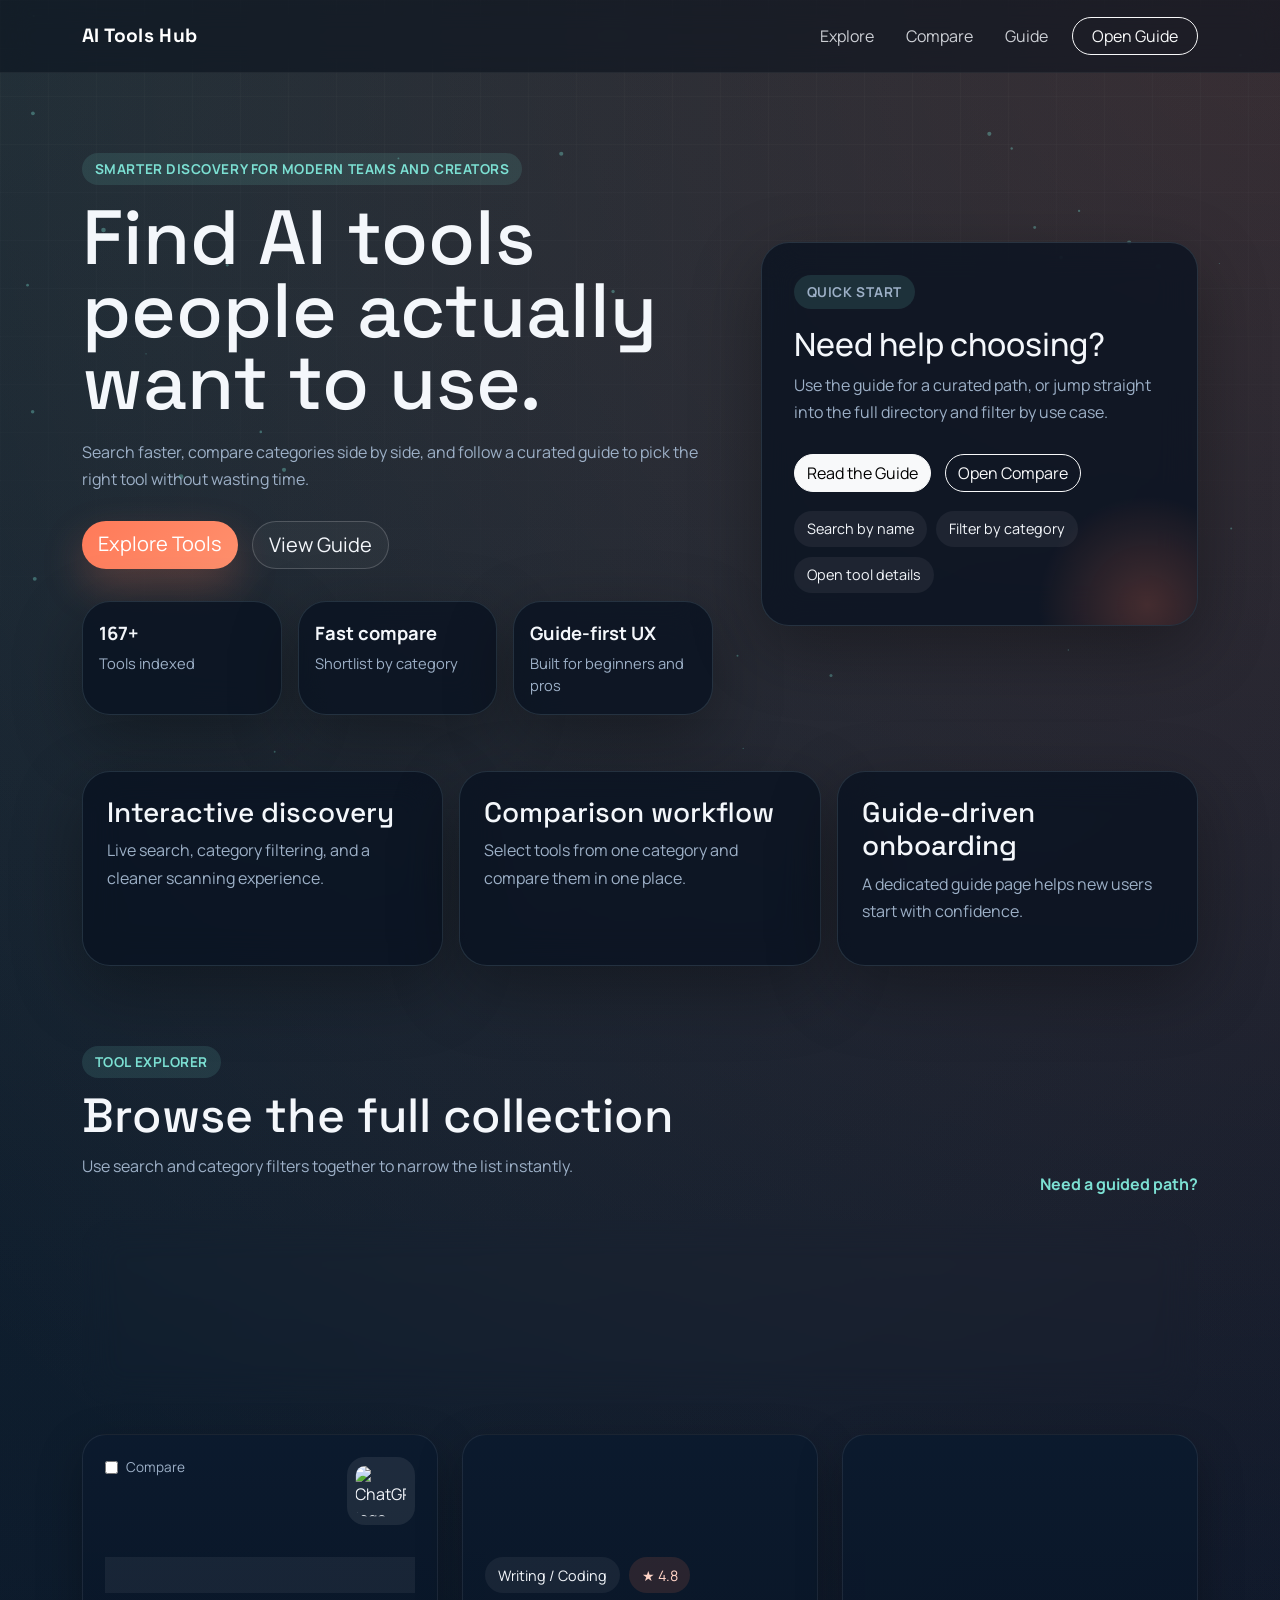
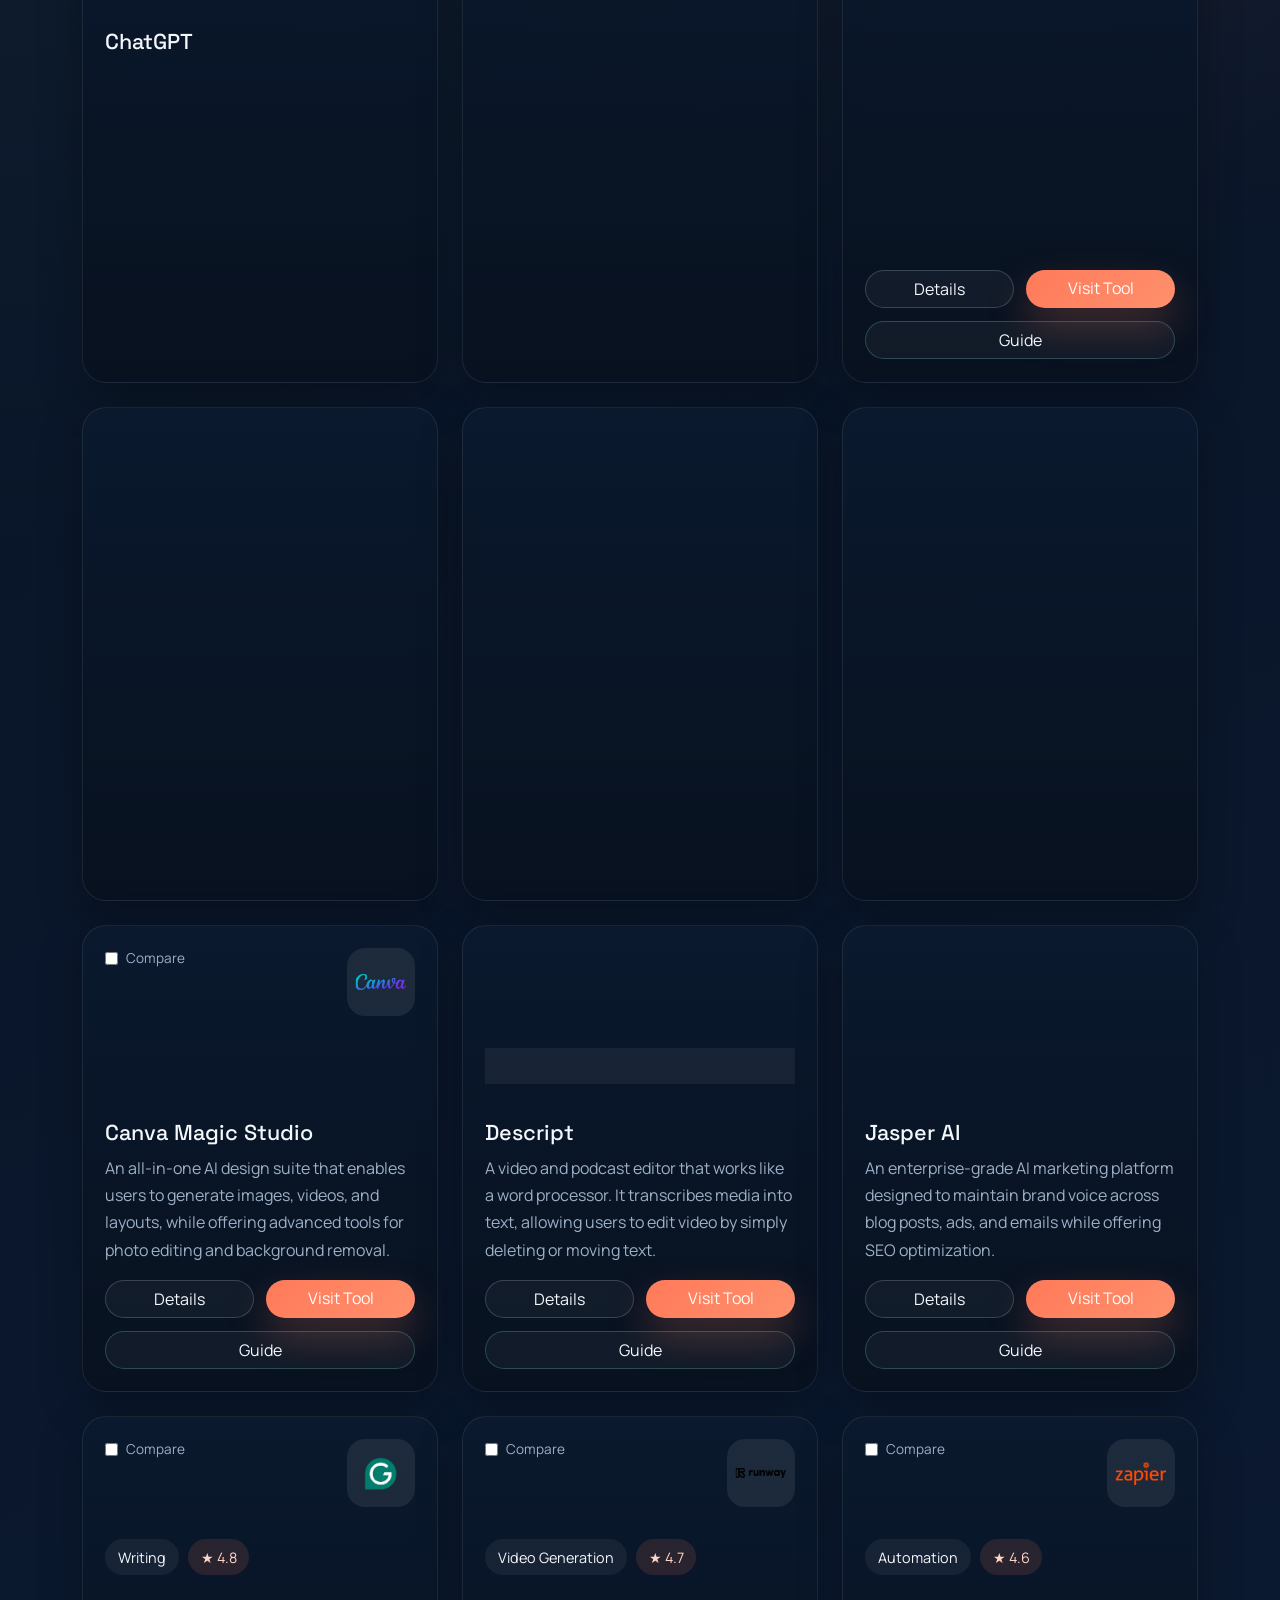
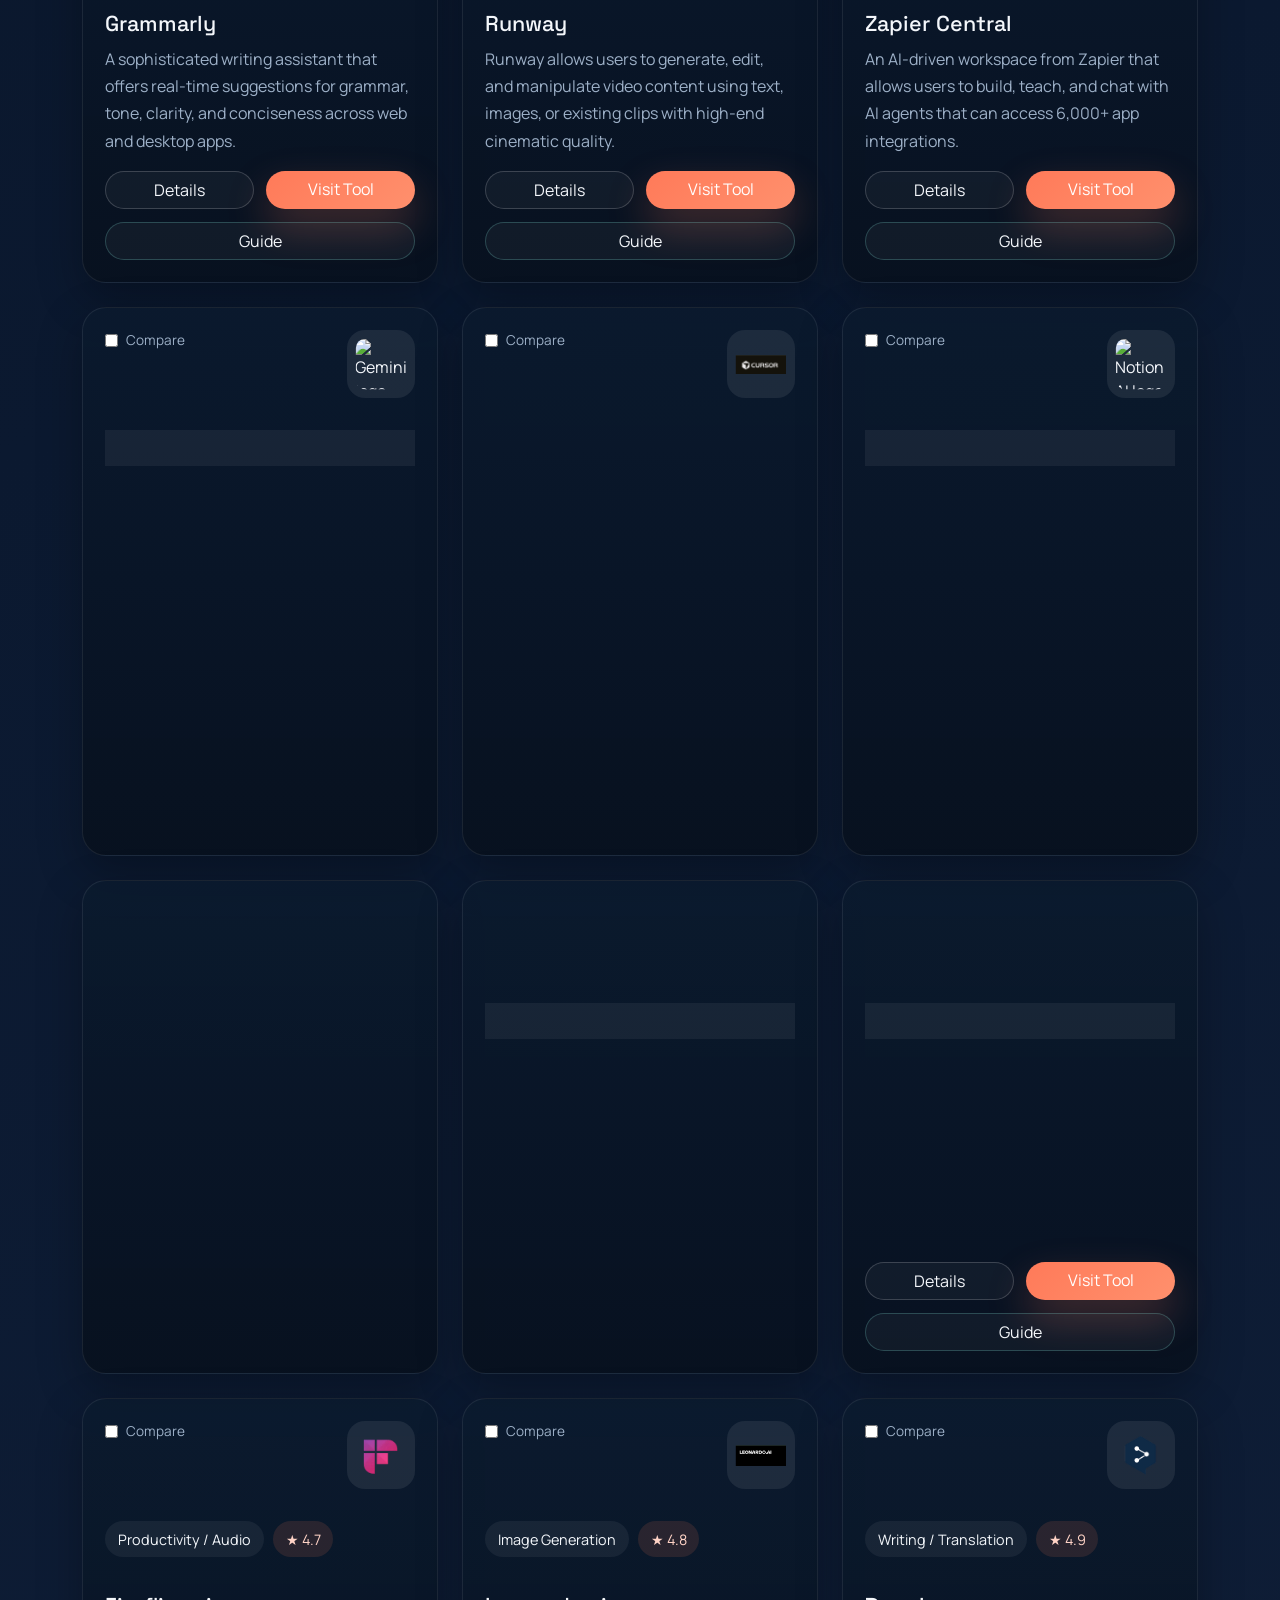
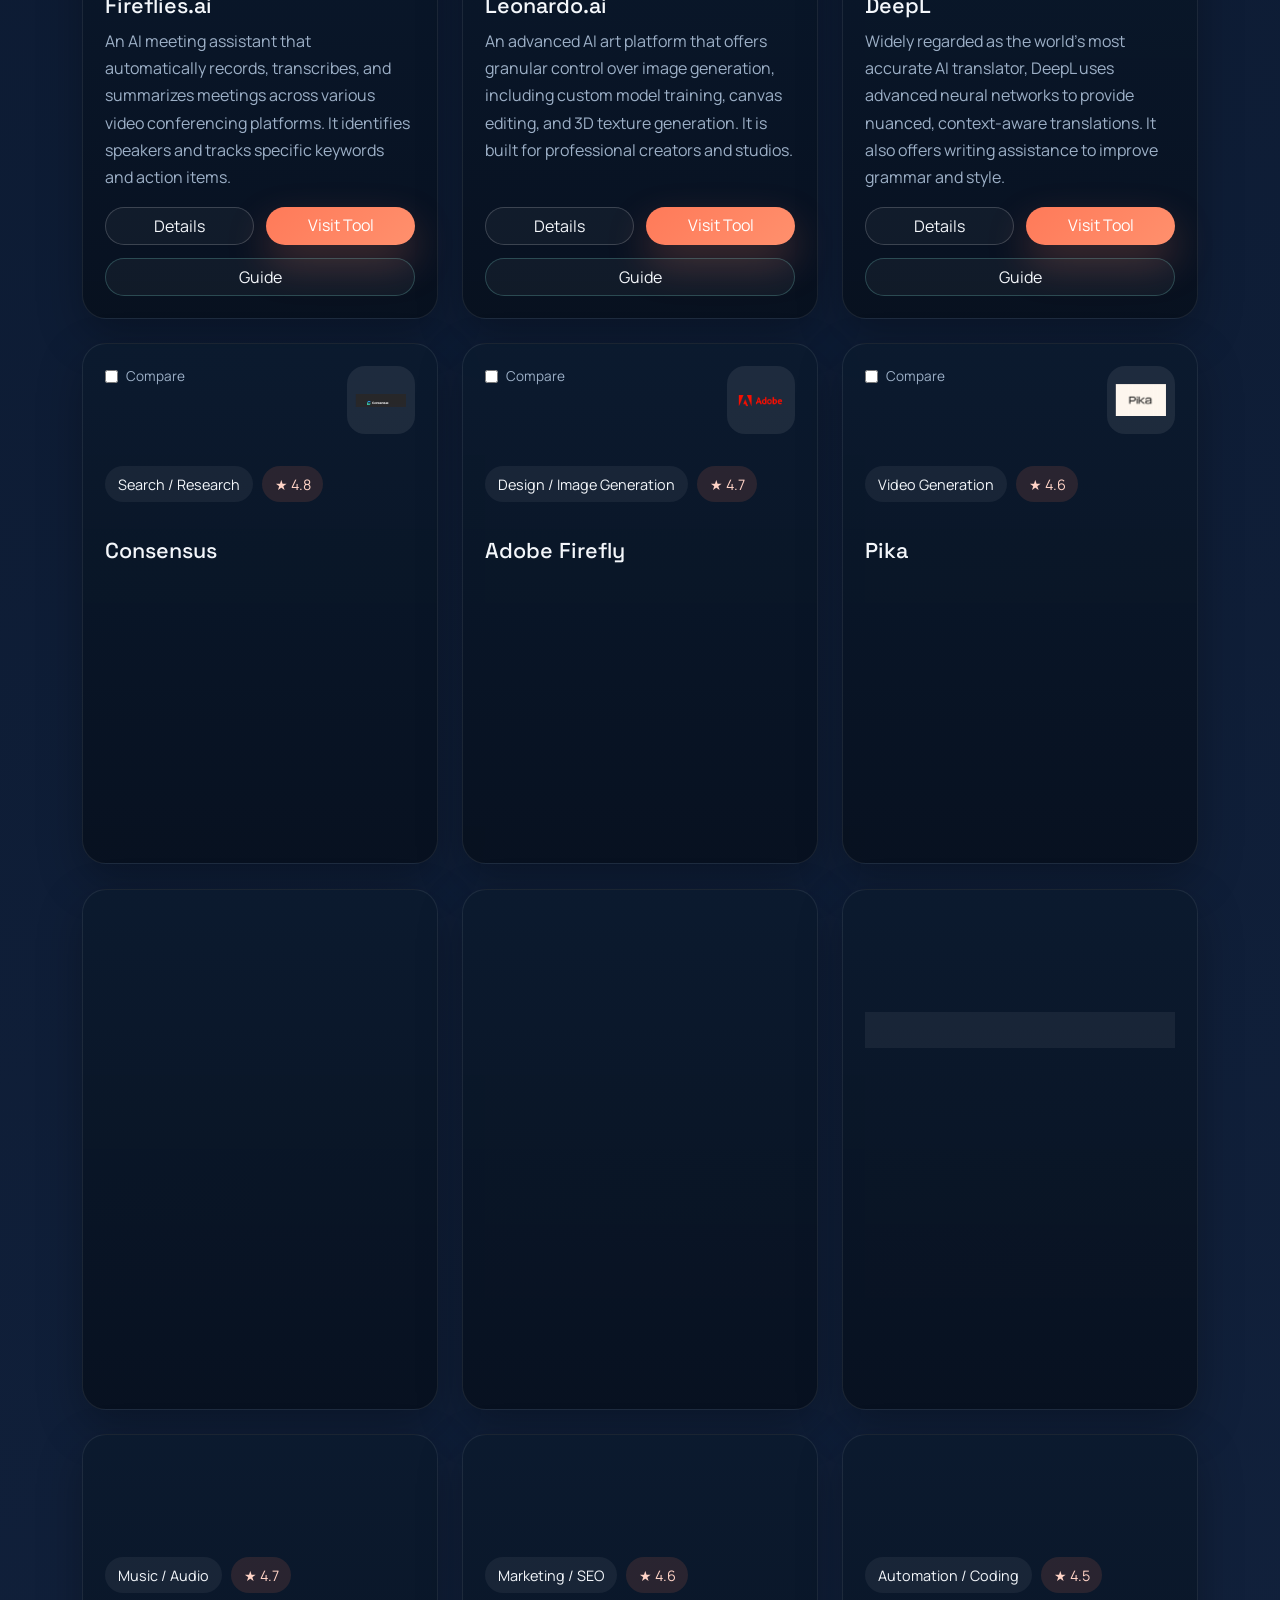
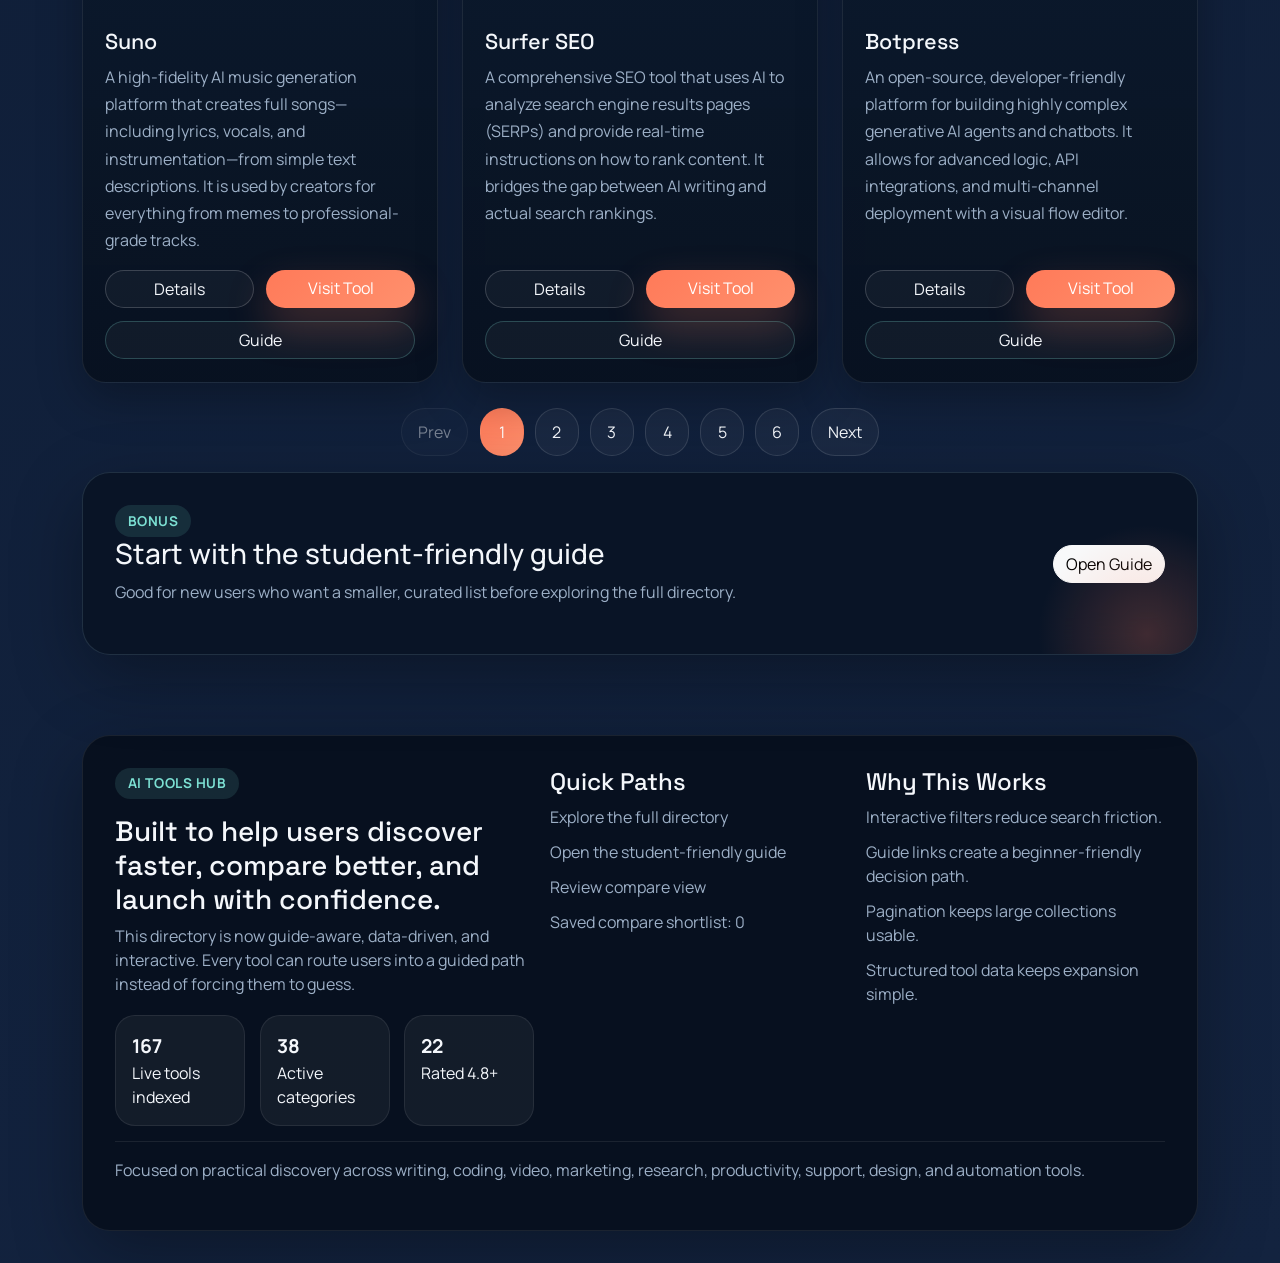
==== commit b49aa871: "AI-993 : added my google adsense ID" ====
--- a/index.html
+++ b/index.html
@@ -11,9 +11,7 @@
     <link href="https://fonts.googleapis.com/css2?family=Space+Grotesk:wght@400;500;700&family=Manrope:wght@400;500;700;800&display=swap" rel="stylesheet">
     <link href="https://cdn.jsdelivr.net/npm/bootstrap@5.3.0/dist/css/bootstrap.min.css" rel="stylesheet">
     <link rel="stylesheet" href="css/style.css">
-
-    <script async
-            src="https://pagead2.googlesyndication.com/pagead/js/adsbygoogle.js?client=ca-pub-19878XXXXXXXXX"
+    <script async src="https://pagead2.googlesyndication.com/pagead/js/adsbygoogle.js?client=ca-pub-1987852000400646"
             crossorigin="anonymous"></script>
 </head>
 <body>
@@ -167,9 +165,10 @@
                 <div class="mt-3 mb-0 text-center">
                     <ins class="adsbygoogle"
                          style="display:block"
-                         data-ad-client="ca-pub-19878XXXXXXXXX"
-                         data-ad-slot="YOUR_SLOT_ID"
-                         data-ad-format="auto"></ins>
+                         data-ad-client="ca-pub-1987852000400646"
+                         data-ad-slot="2035235698"
+                         data-ad-format="auto"
+                         data-full-width-responsive="true"></ins>
                 </div>
             </div>
         </section>
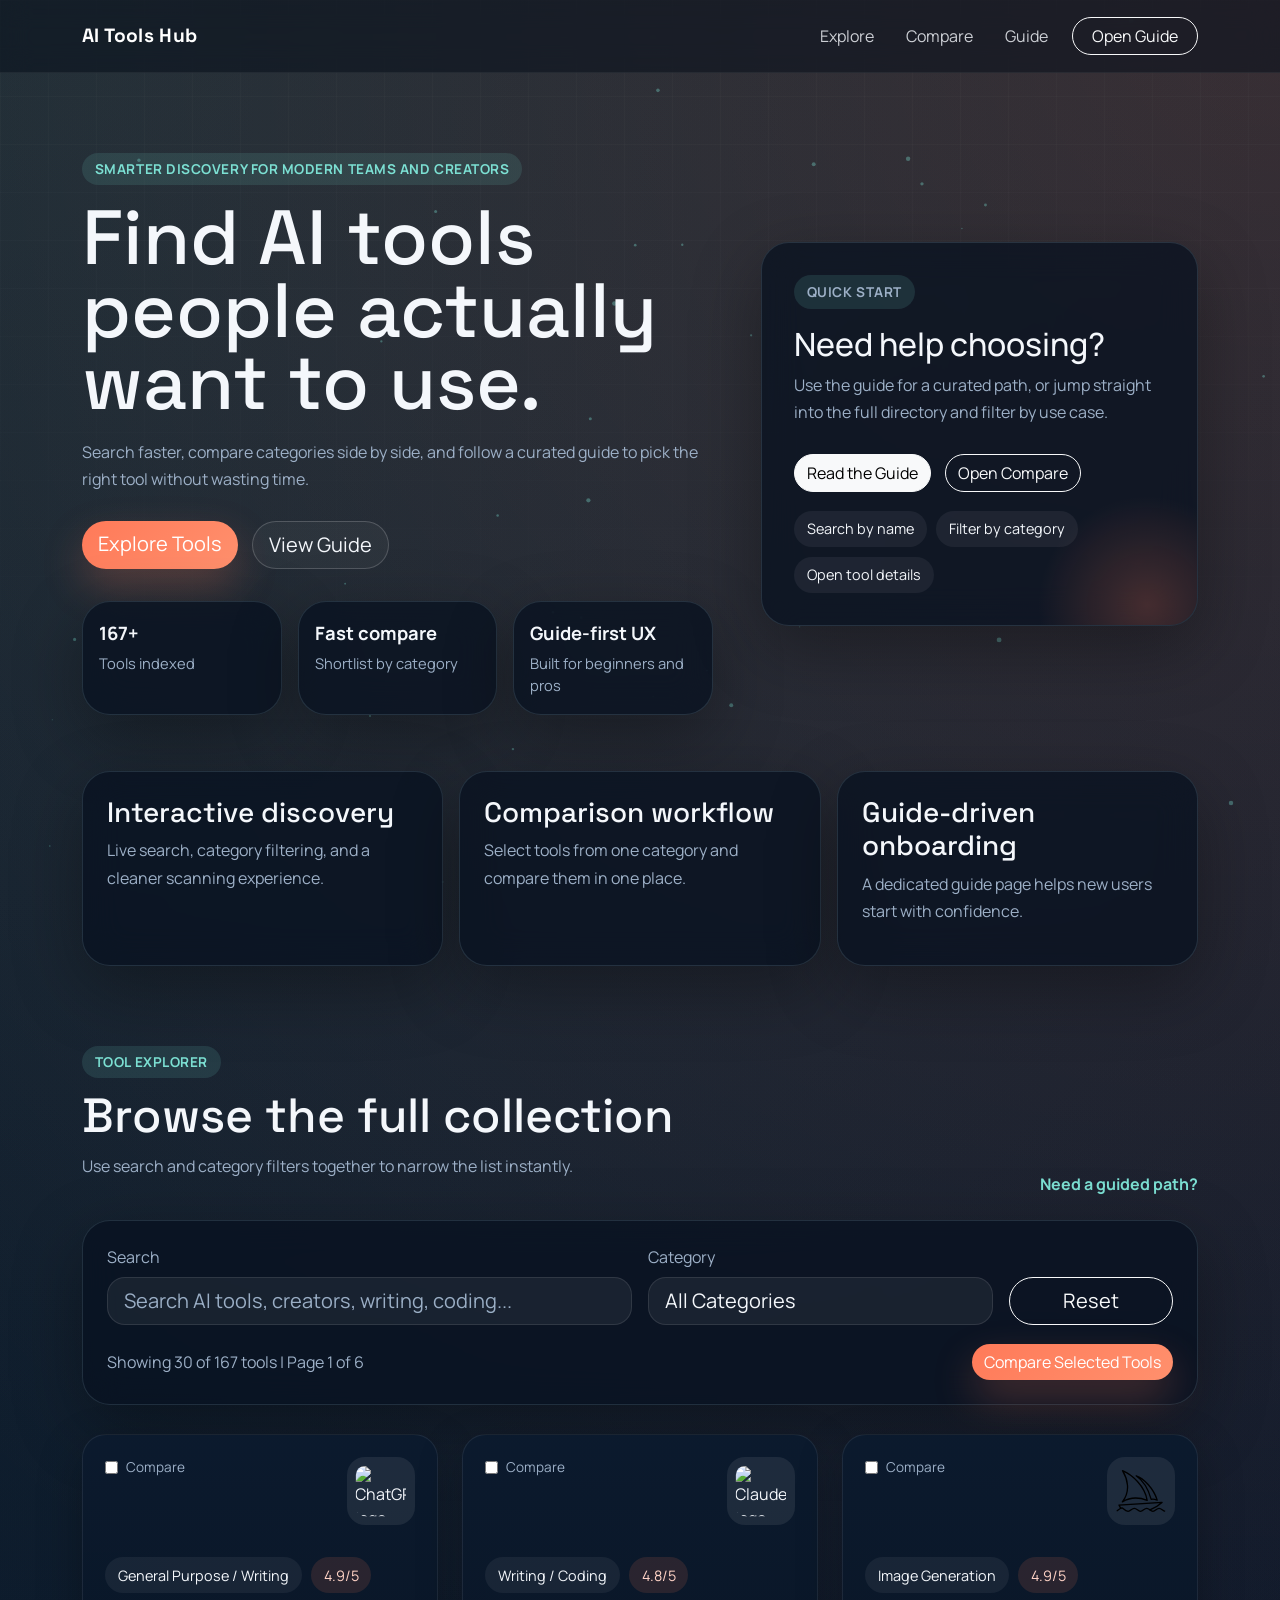
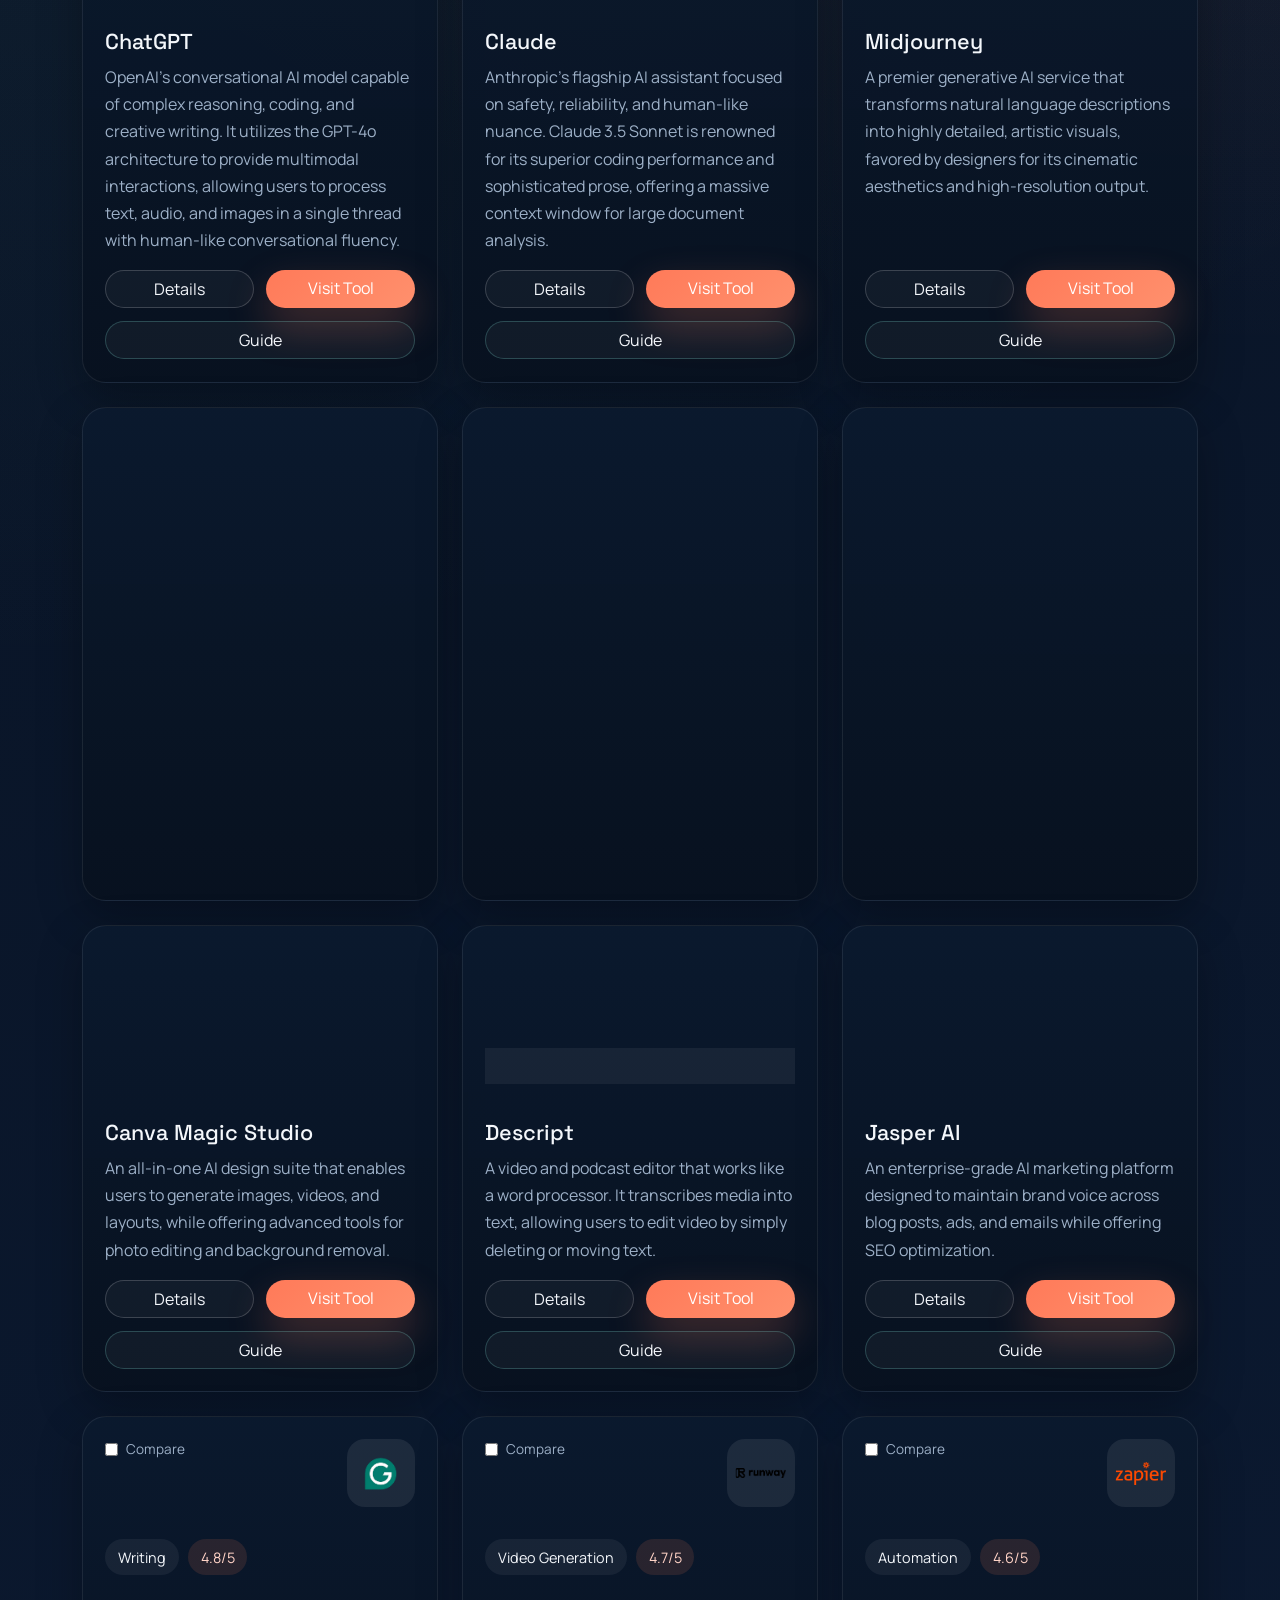
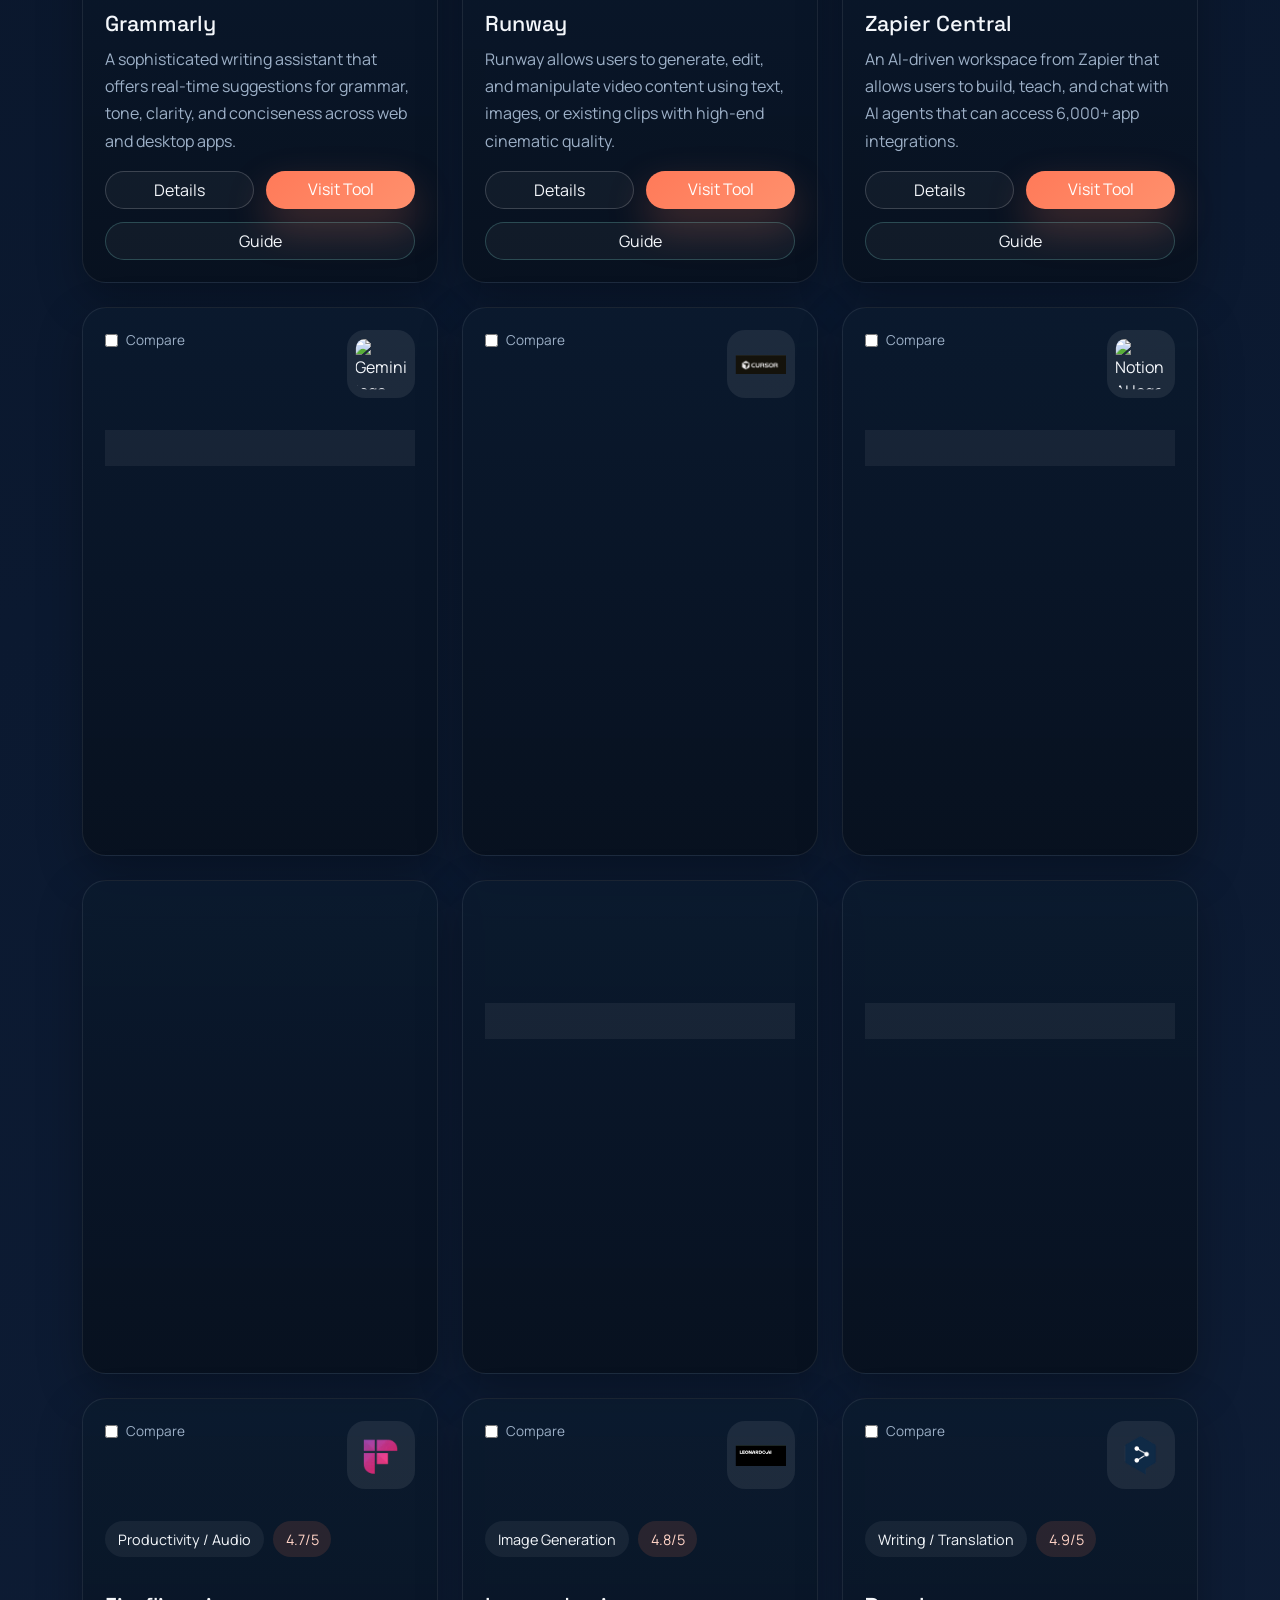
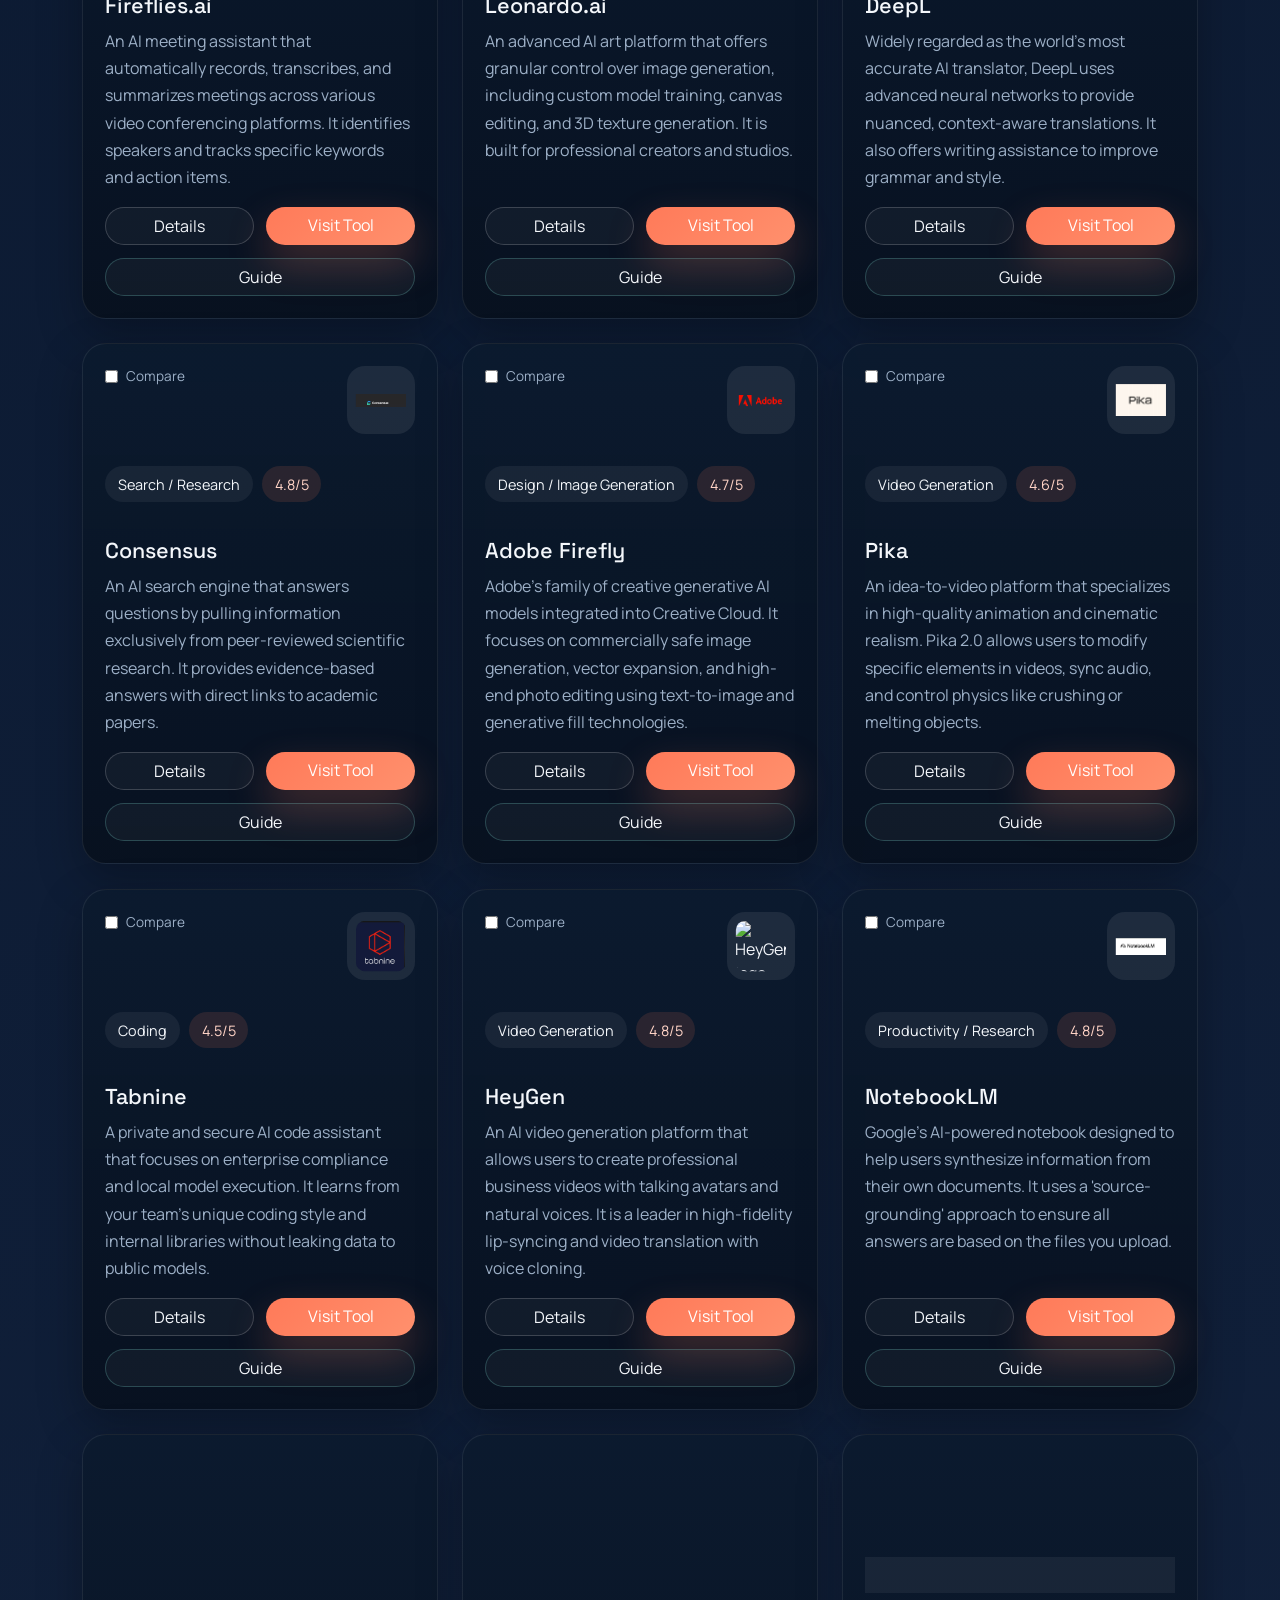
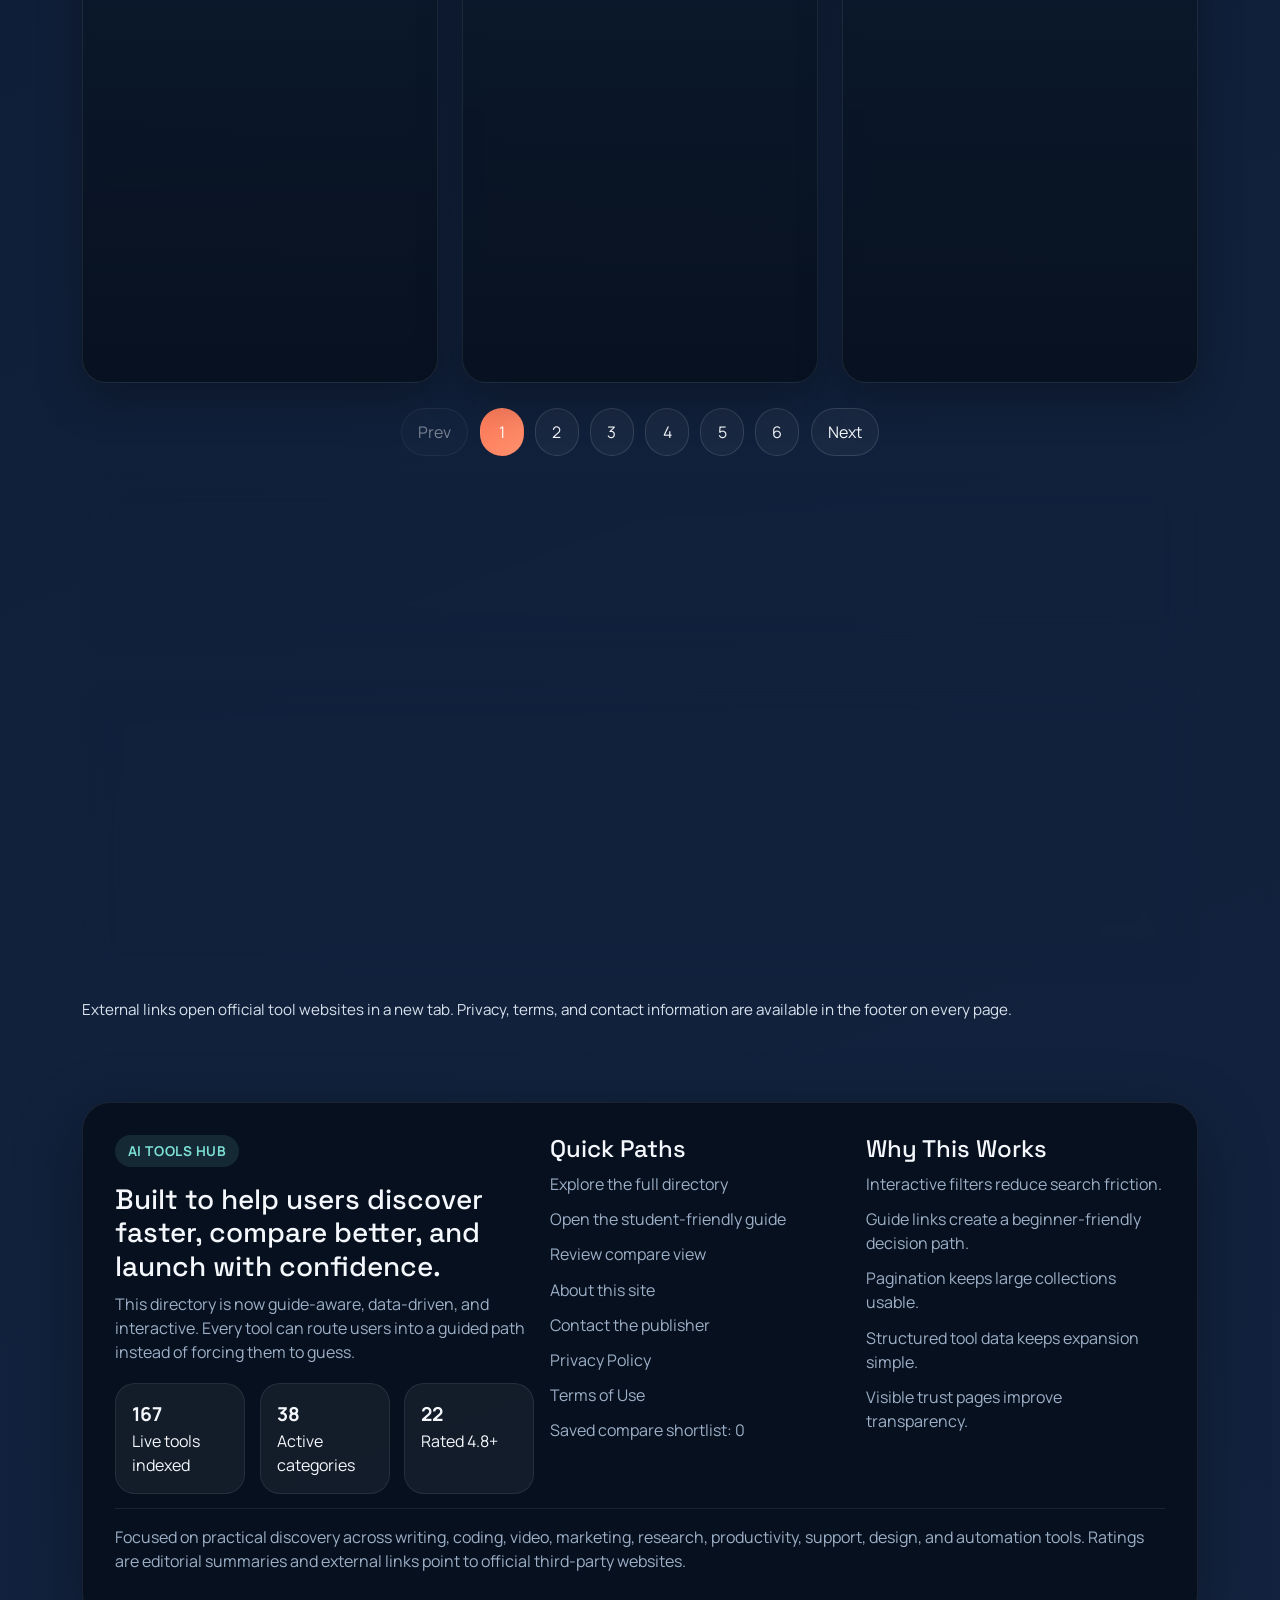
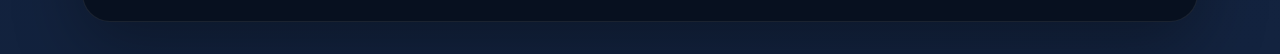
==== commit fed2e130: "AI-128: added privacy and policy for google adsense" ====
--- a/index.html
+++ b/index.html
@@ -162,6 +162,21 @@
                     <a class="btn btn-light rounded-pill" href="best-ai-tools-for-students.html">Open Guide</a>
                 </div>
 
+                <div class="editorial-panel mt-4">
+                    <div class="row g-4">
+                        <div class="col-lg-6">
+                            <span class="eyebrow">How We Review</span>
+                            <h3 class="mt-3">This directory is editorial, not a dump of vendor claims.</h3>
+                            <p>We organize tools by practical workflow, review official product pages, compare core features, and write summaries for people who want a fast shortlist. Ratings are directional and designed to help discovery, not to act as financial, legal, or procurement advice.</p>
+                        </div>
+                        <div class="col-lg-6">
+                            <span class="eyebrow">Ad-Friendly UX</span>
+                            <h3 class="mt-3">Clear navigation, original content, and transparent policies.</h3>
+                            <p>Every page now links to policy and contact pages, tool pages clearly route to official websites, and the site includes original explanatory content so visitors can understand how tools are selected and how to use the directory safely.</p>
+                        </div>
+                    </div>
+                </div>
+
                 <div class="mt-3 mb-0 text-center">
                     <ins class="adsbygoogle"
                          style="display:block"
@@ -170,6 +185,8 @@
                          data-ad-format="auto"
                          data-full-width-responsive="true"></ins>
                 </div>
+
+                <p class="compliance-note">External links open official tool websites in a new tab. Privacy, terms, and contact information are available in the footer on every page.</p>
             </div>
         </section>
     </main>
--- a/css/style.css
+++ b/css/style.css
@@ -200,11 +200,14 @@
 .hero-panel,
 .feature-card,
 .control-panel,
+.editorial-panel,
 .guide-banner,
 .detail-card,
 .compare-card,
 .guide-card,
-.compare-table-wrap {
+.compare-table-wrap,
+.policy-card,
+.contact-card {
     background: var(--panel);
     border: 1px solid var(--stroke);
     border-radius: 28px;
@@ -458,10 +461,16 @@
 
 .guide-banner,
 .compare-card,
-.guide-card {
+.guide-card,
+.policy-card {
     padding: 2rem;
     position: relative;
     overflow: hidden;
+}
+
+.editorial-panel {
+    margin-top: 1.5rem;
+    padding: 1.6rem;
 }
 
 .guide-banner {
@@ -573,6 +582,43 @@
     margin-top: 1.2rem;
 }
 
+.policy-card h2,
+.editorial-panel h3,
+.contact-card h2 {
+    font-family: "Space Grotesk", sans-serif;
+    margin-top: 1.2rem;
+    margin-bottom: 0.75rem;
+}
+
+.policy-card p,
+.editorial-panel p,
+.contact-card p {
+    color: var(--muted);
+    line-height: 1.7;
+}
+
+.policy-callout,
+.compliance-note {
+    margin-top: 1rem;
+    color: #d8e1ec;
+    font-size: 0.95rem;
+}
+
+.contact-grid {
+    display: grid;
+    grid-template-columns: repeat(2, minmax(0, 1fr));
+    gap: 1rem;
+    margin: 1.5rem 0;
+}
+
+.contact-card {
+    padding: 1.25rem;
+}
+
+.contact-form {
+    margin-top: 1.2rem;
+}
+
 .site-footer {
     padding: 0 0 2rem;
 }
@@ -649,7 +695,8 @@
     .hero-stats,
     .detail-grid,
     .footer-grid,
-    .footer-meta {
+    .footer-meta,
+    .contact-grid {
         grid-template-columns: 1fr;
     }
 
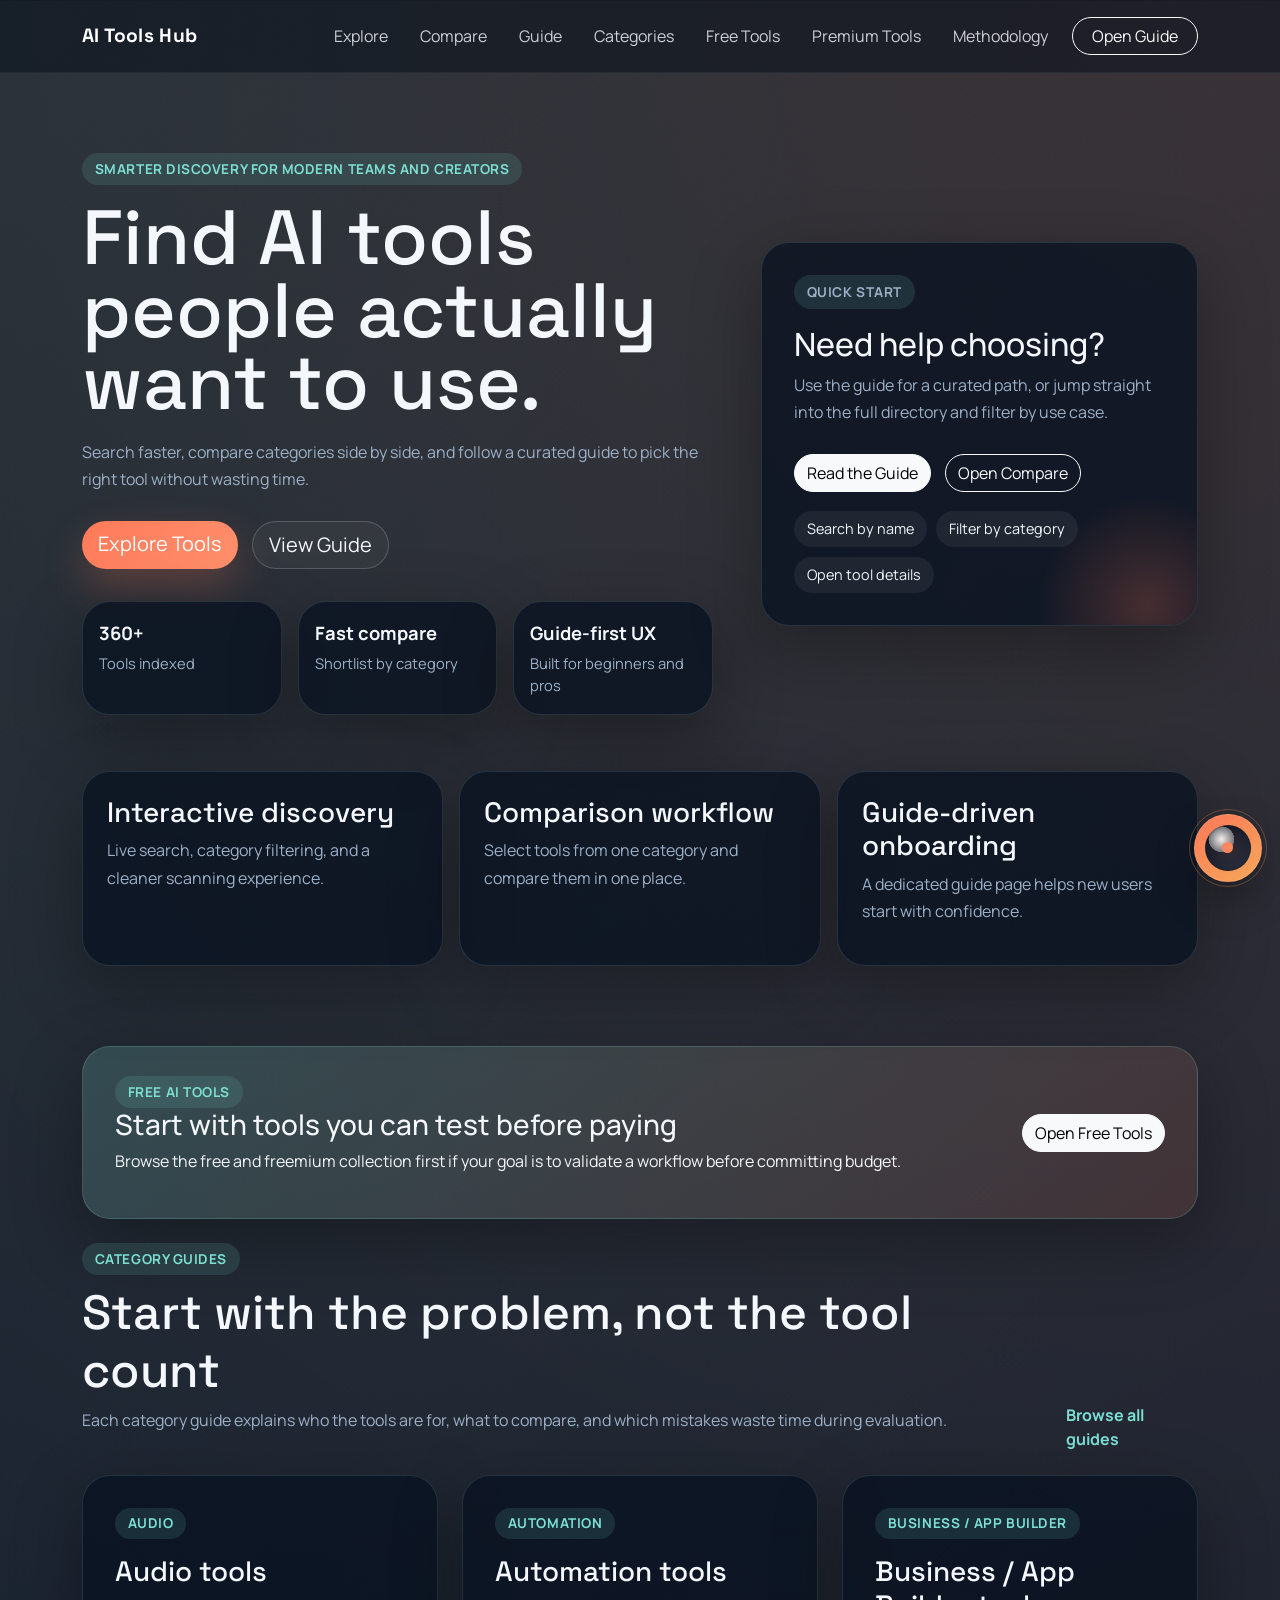
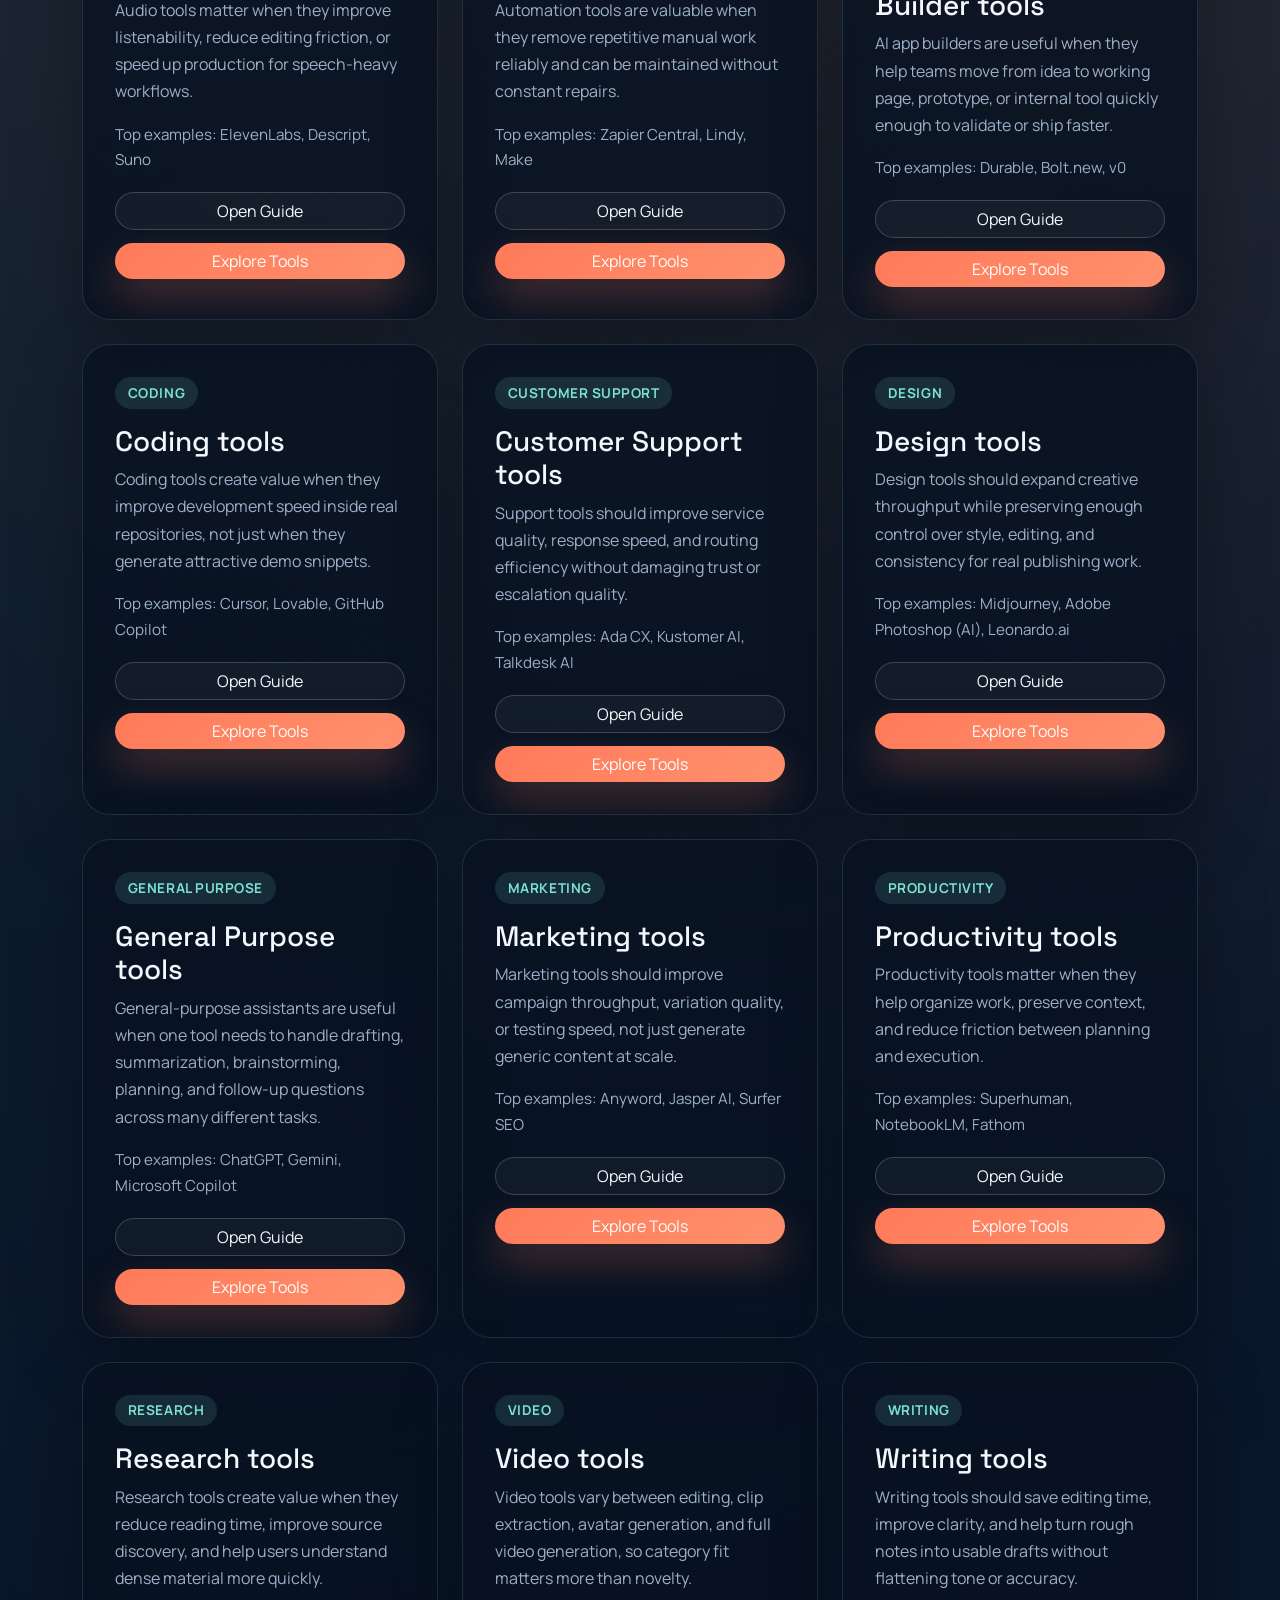
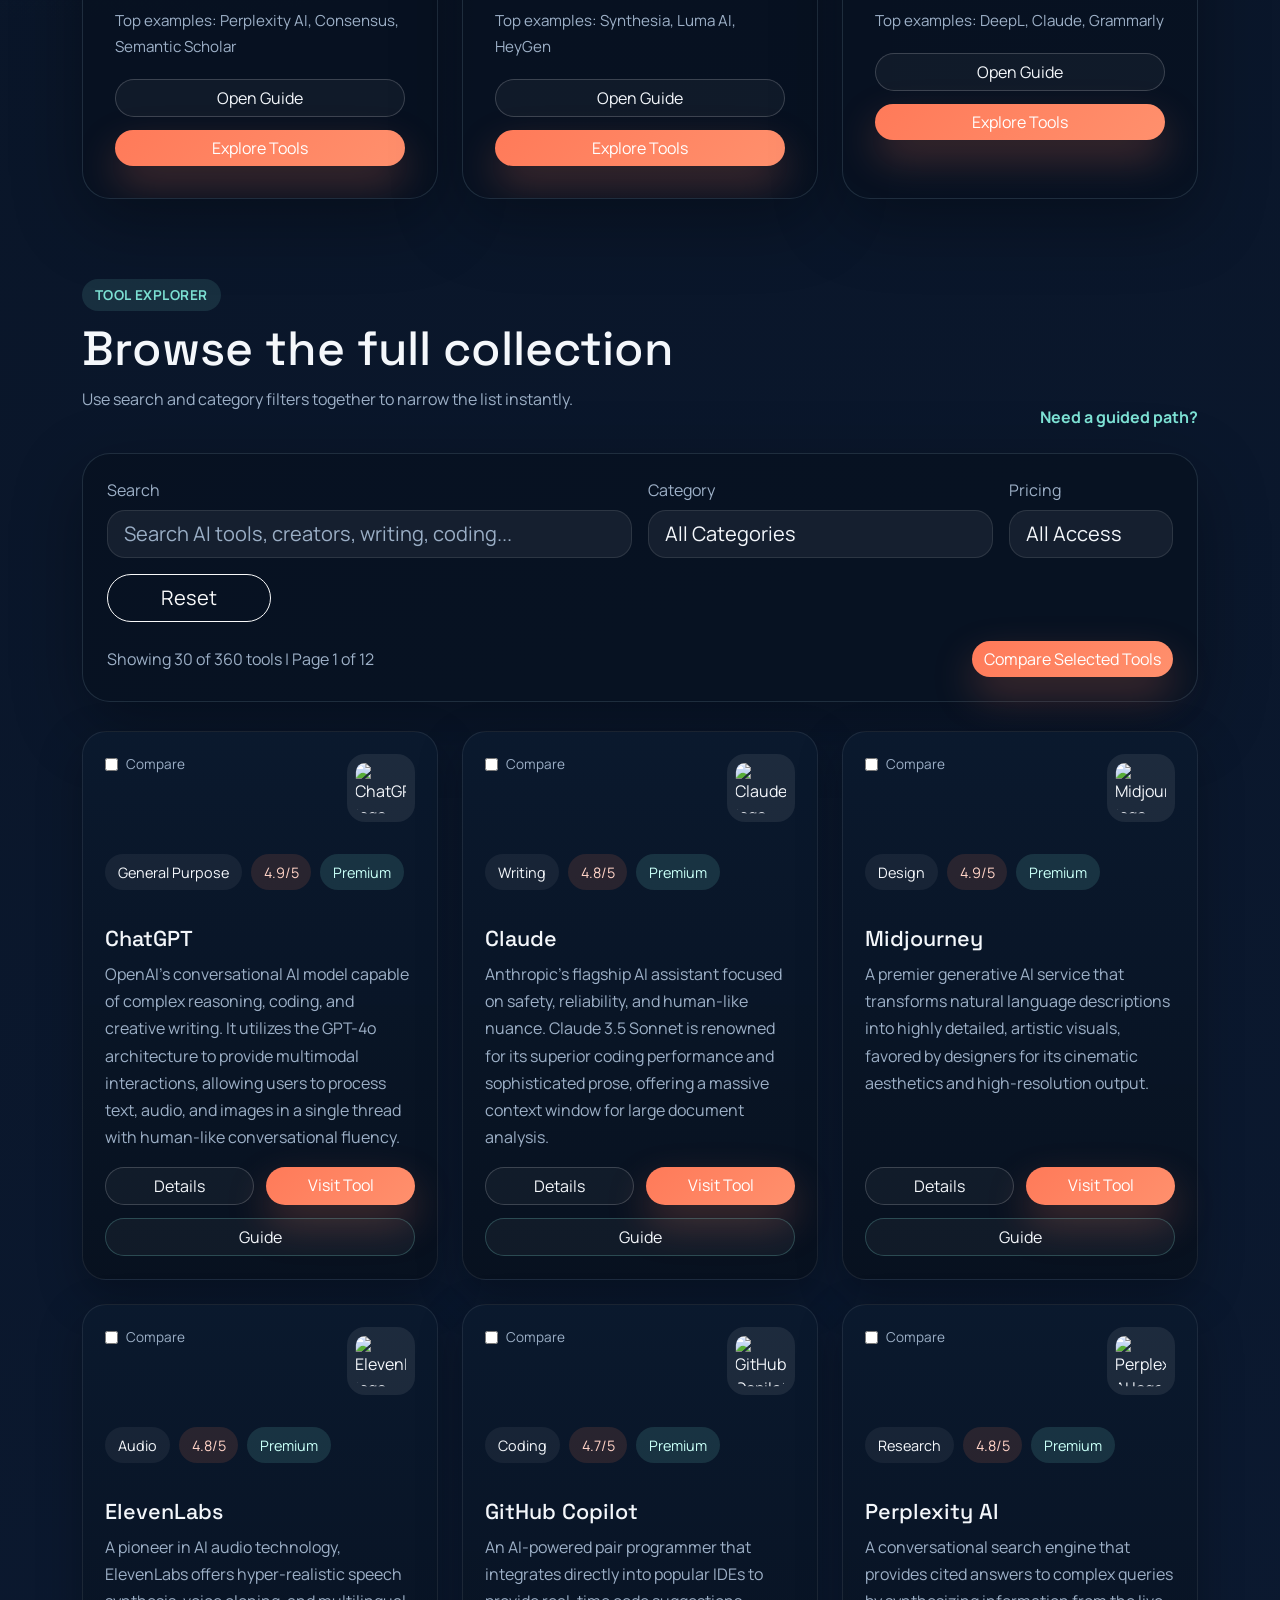
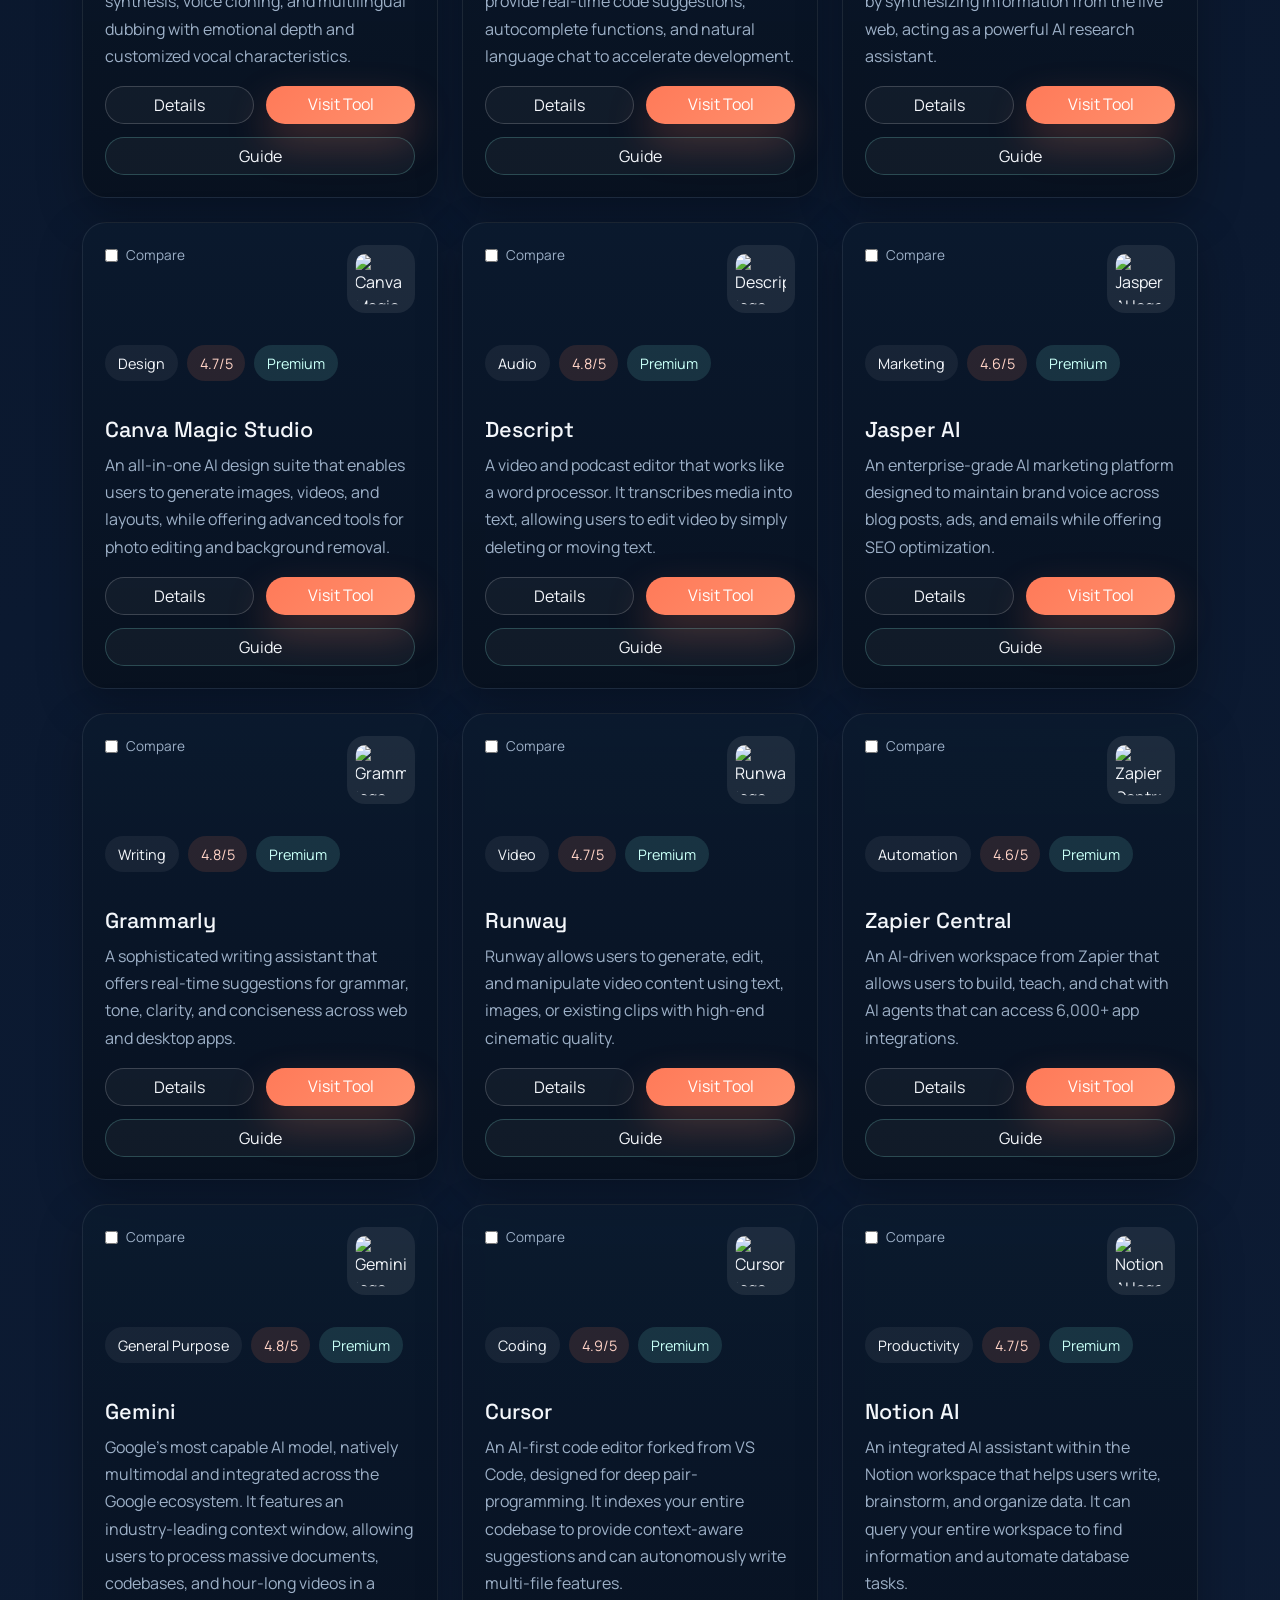
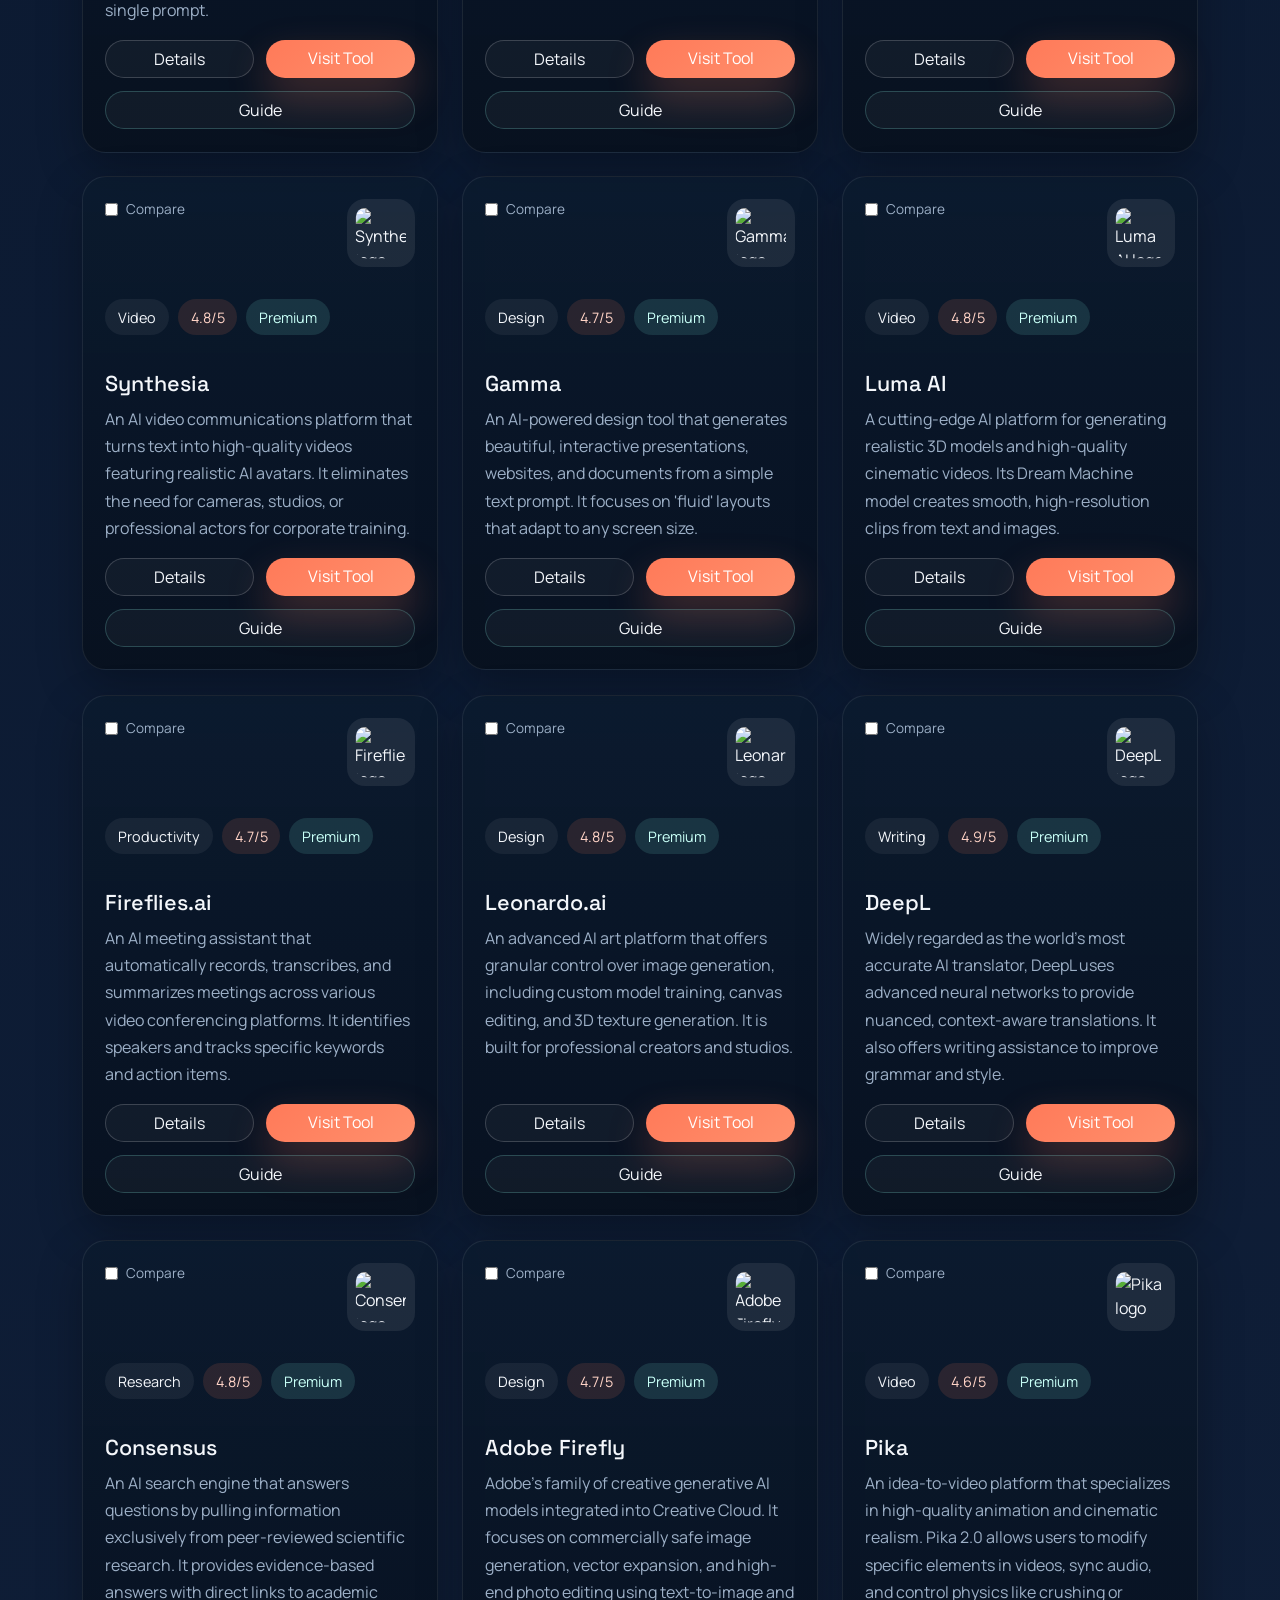
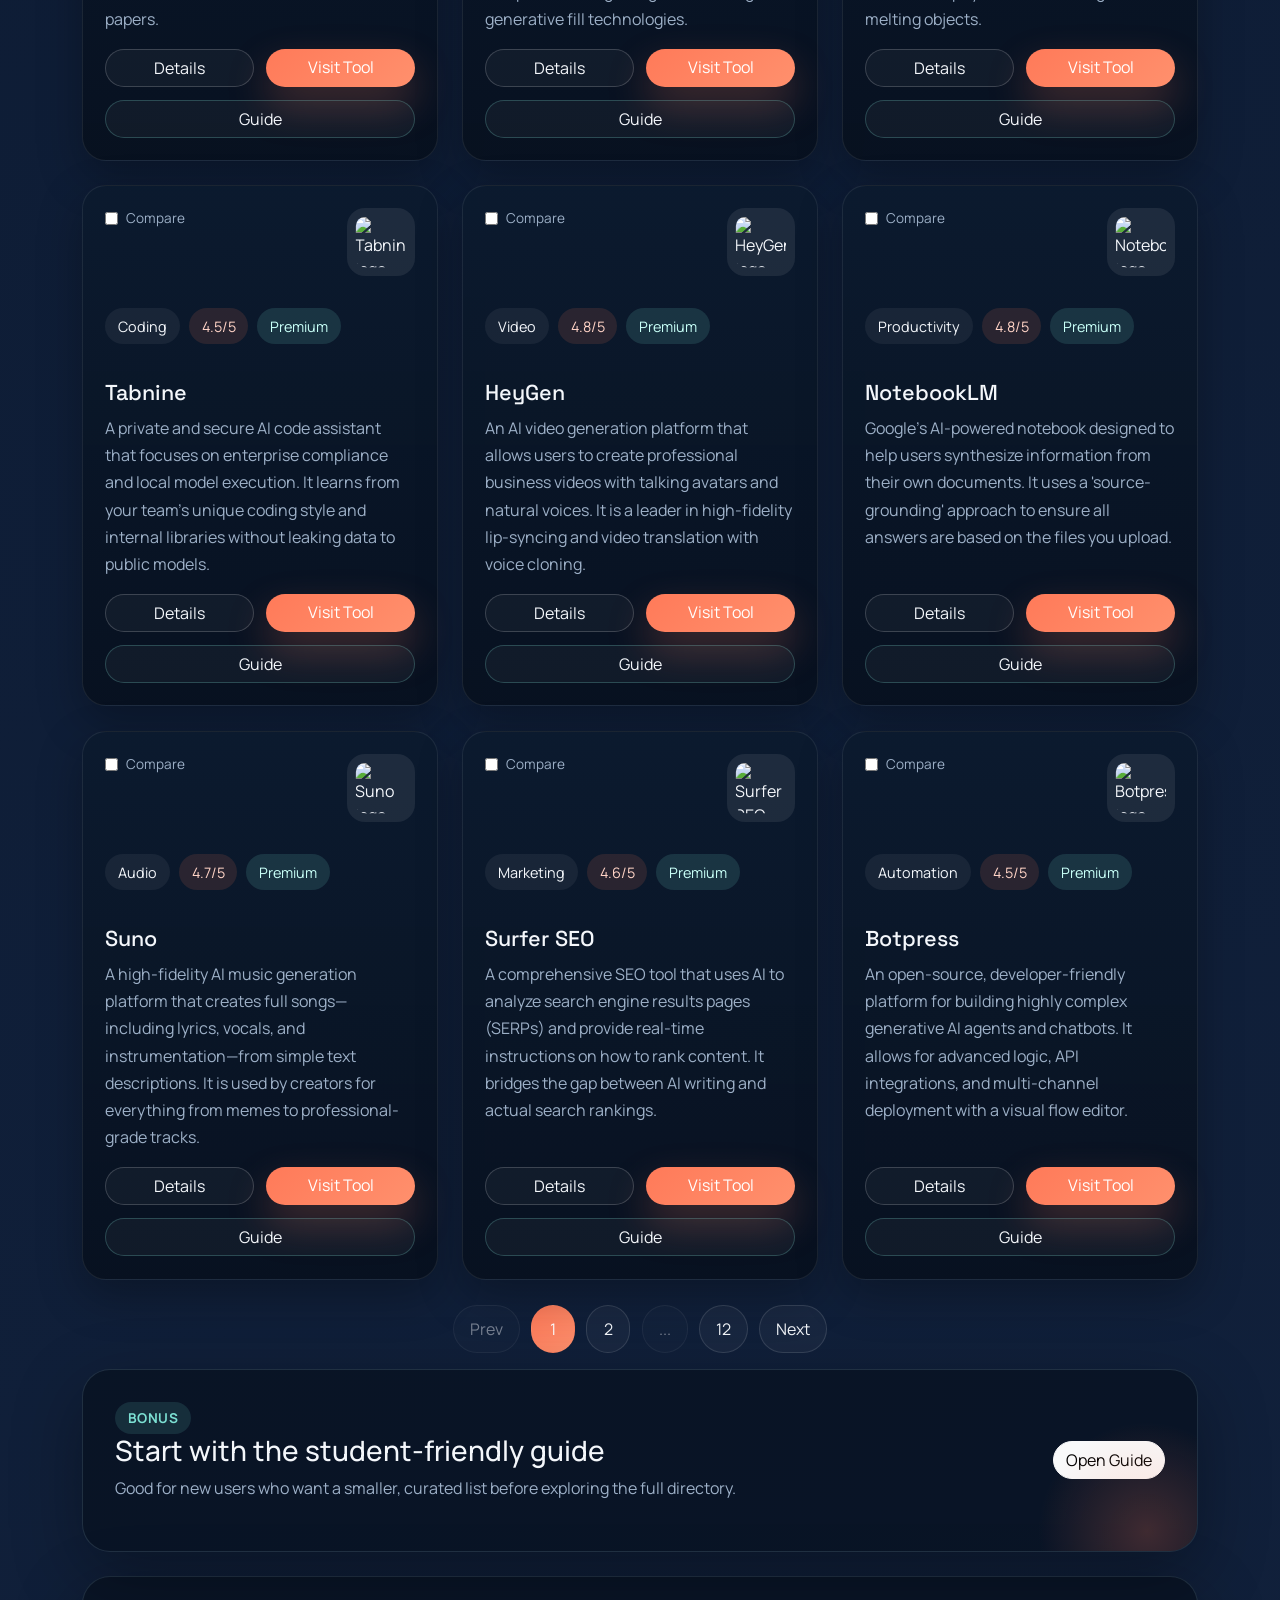
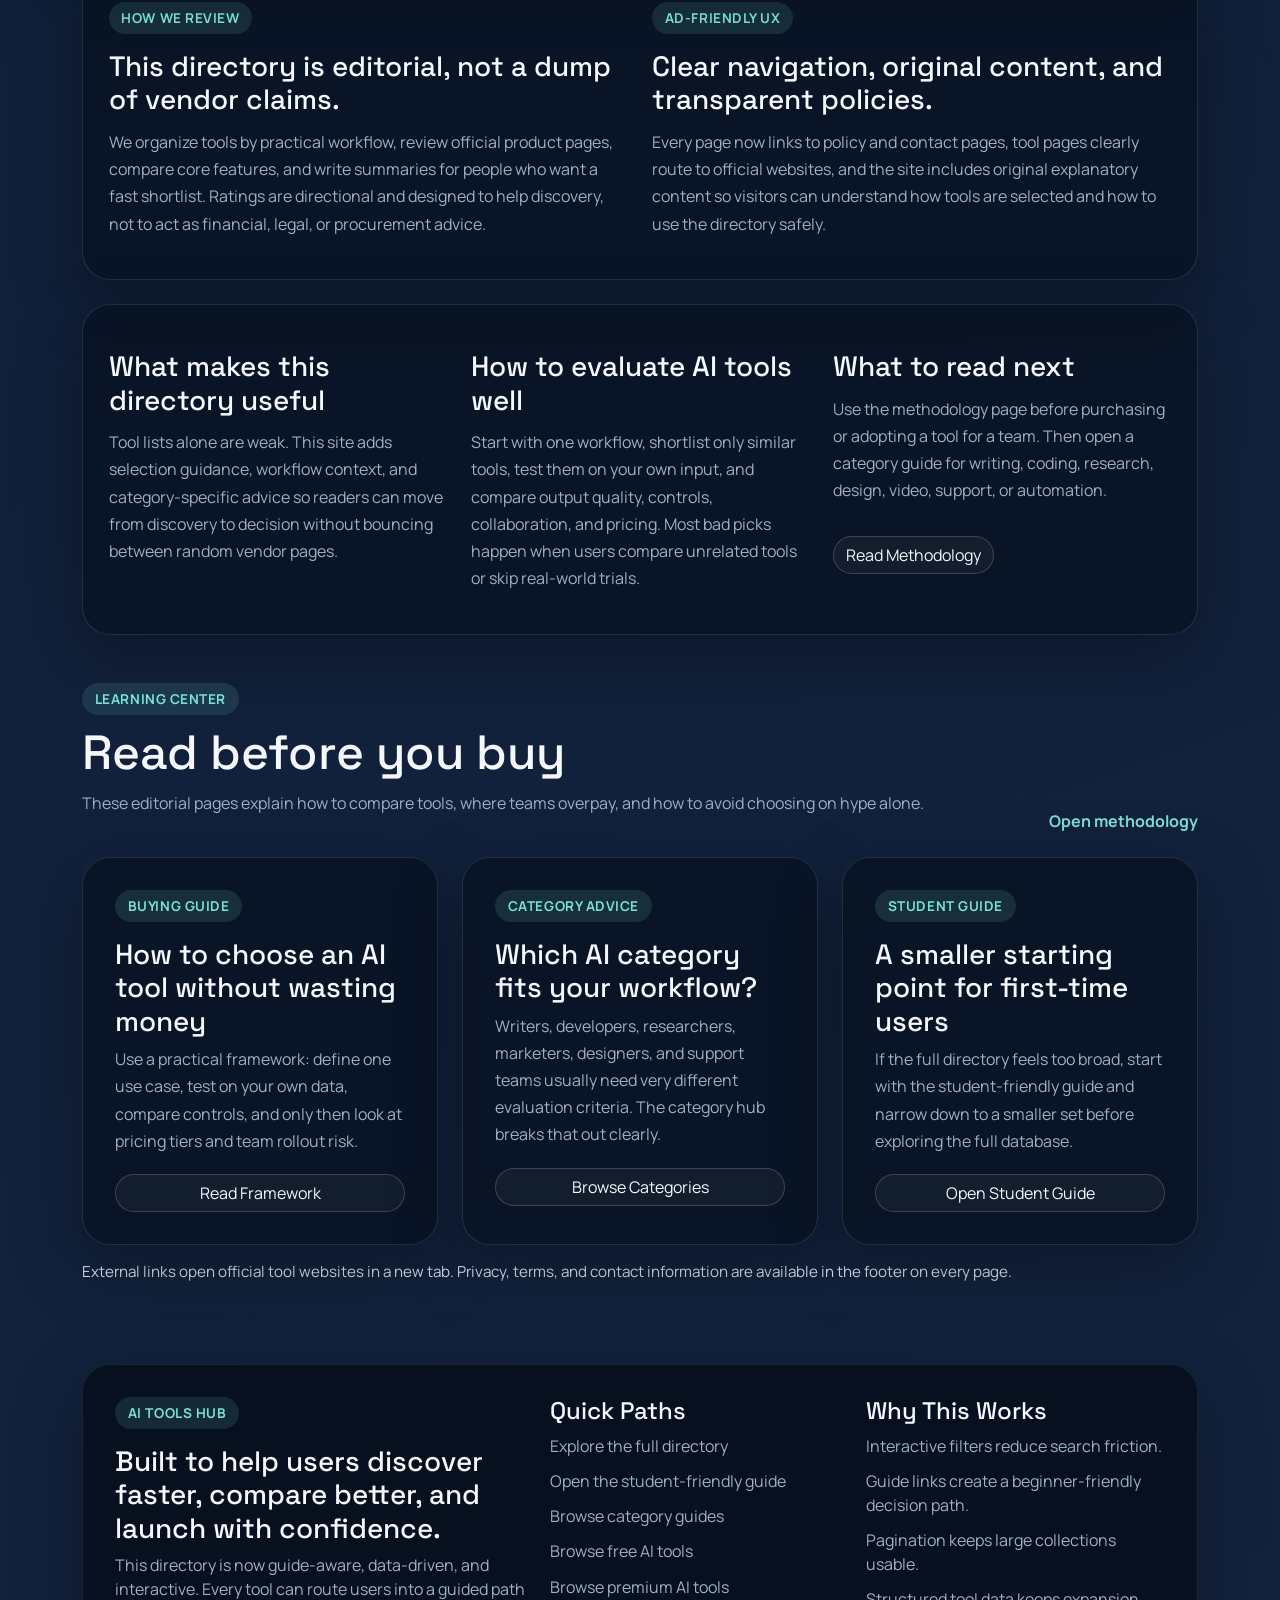
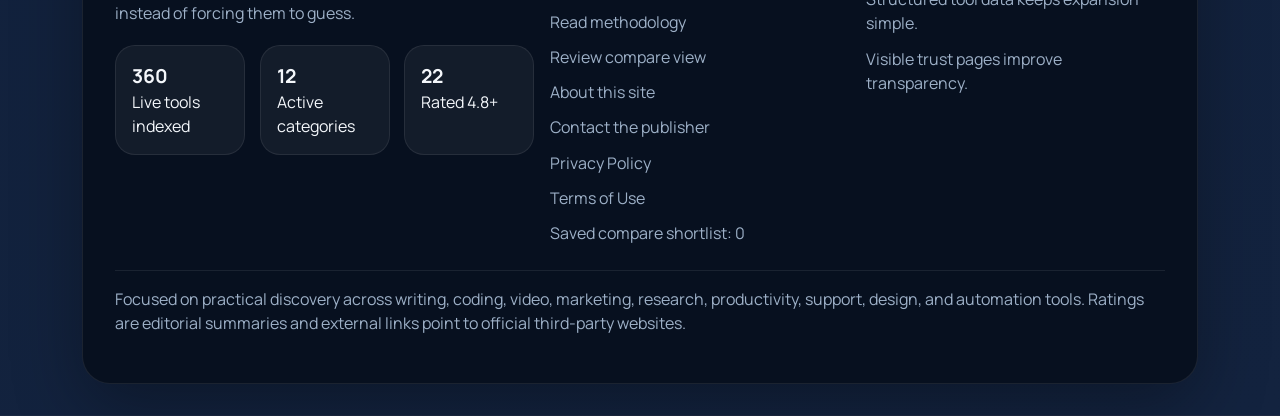
==== commit 205ae2b3: "feature/AI-129 : added free tools and premium tools and chatbot ai" ====
--- a/index.html
+++ b/index.html
@@ -24,11 +24,15 @@
             <button class="navbar-toggler nav-toggle" type="button" data-bs-toggle="collapse" data-bs-target="#mainNav">
                 <span class="navbar-toggler-icon"></span>
             </button>
-            <div class="collapse navbar-collapse" id="mainNav">
+                <div class="collapse navbar-collapse" id="mainNav">
                 <div class="navbar-nav ms-auto align-items-lg-center gap-lg-3">
                     <a class="nav-link" href="#toolExplorer">Explore</a>
                     <a class="nav-link" href="compare.html">Compare</a>
                     <a class="nav-link" href="best-ai-tools-for-students.html">Guide</a>
+                    <a class="nav-link" href="guides.html">Categories</a>
+                    <a class="nav-link" href="free-tools.html">Free Tools</a>
+                    <a class="nav-link" href="premium-tools.html">Premium Tools</a>
+                    <a class="nav-link" href="methodology.html">Methodology</a>
                     <a class="btn btn-outline-light rounded-pill nav-cta" href="best-ai-tools-for-students.html">Open Guide</a>
                 </div>
             </div>
@@ -112,6 +116,28 @@
             </div>
         </section>
 
+        <section class="guide-section">
+            <div class="container">
+                <div class="free-banner mb-4">
+                    <div>
+                        <span class="eyebrow">Free AI Tools</span>
+                        <h3>Start with tools you can test before paying</h3>
+                        <p>Browse the free and freemium collection first if your goal is to validate a workflow before committing budget.</p>
+                    </div>
+                    <a class="btn btn-light rounded-pill" href="free-tools.html">Open Free Tools</a>
+                </div>
+                <div class="section-heading">
+                    <div>
+                        <span class="eyebrow">Category Guides</span>
+                        <h2>Start with the problem, not the tool count</h2>
+                        <p>Each category guide explains who the tools are for, what to compare, and which mistakes waste time during evaluation.</p>
+                    </div>
+                    <a class="text-link" href="guides.html">Browse all guides</a>
+                </div>
+                <div id="categoryGuideGrid" class="row g-4"></div>
+            </div>
+        </section>
+
         <section class="explorer-section" id="toolExplorer">
             <div class="container">
                 <div class="section-heading">
@@ -138,6 +164,15 @@
                             </select>
                         </div>
                         <div class="col-lg-2">
+                            <label for="pricingFilter" class="form-label control-label">Pricing</label>
+                            <select id="pricingFilter" class="form-select form-select-lg site-input">
+                                <option value="">All Access</option>
+                                <option value="Free">Free</option>
+                                <option value="Freemium">Freemium</option>
+                                <option value="Premium">Premium</option>
+                            </select>
+                        </div>
+                        <div class="col-lg-12 col-xl-2">
                             <button id="clearFilters" class="btn btn-outline-light w-100 btn-lg rounded-pill">Reset</button>
                         </div>
                     </div>
@@ -174,6 +209,65 @@
                             <h3 class="mt-3">Clear navigation, original content, and transparent policies.</h3>
                             <p>Every page now links to policy and contact pages, tool pages clearly route to official websites, and the site includes original explanatory content so visitors can understand how tools are selected and how to use the directory safely.</p>
                         </div>
+                    </div>
+                </div>
+
+                <div class="editorial-panel mt-4">
+                    <div class="row g-4">
+                        <div class="col-lg-4">
+                            <h3>What makes this directory useful</h3>
+                            <p>Tool lists alone are weak. This site adds selection guidance, workflow context, and category-specific advice so readers can move from discovery to decision without bouncing between random vendor pages.</p>
+                        </div>
+                        <div class="col-lg-4">
+                            <h3>How to evaluate AI tools well</h3>
+                            <p>Start with one workflow, shortlist only similar tools, test them on your own input, and compare output quality, controls, collaboration, and pricing. Most bad picks happen when users compare unrelated tools or skip real-world trials.</p>
+                        </div>
+                        <div class="col-lg-4">
+                            <h3>What to read next</h3>
+                            <p>Use the methodology page before purchasing or adopting a tool for a team. Then open a category guide for writing, coding, research, design, video, support, or automation.</p>
+                            <a class="btn btn-ghost rounded-pill mt-3" href="methodology.html">Read Methodology</a>
+                        </div>
+                    </div>
+                </div>
+
+                <div class="section-heading mt-5">
+                    <div>
+                        <span class="eyebrow">Learning Center</span>
+                        <h2>Read before you buy</h2>
+                        <p>These editorial pages explain how to compare tools, where teams overpay, and how to avoid choosing on hype alone.</p>
+                    </div>
+                    <a class="text-link" href="methodology.html">Open methodology</a>
+                </div>
+                <div class="row g-4">
+                    <div class="col-lg-4">
+                        <article class="guide-card">
+                            <span class="guide-tag">Buying Guide</span>
+                            <h3 class="mt-3">How to choose an AI tool without wasting money</h3>
+                            <p>Use a practical framework: define one use case, test on your own data, compare controls, and only then look at pricing tiers and team rollout risk.</p>
+                            <div class="tool-actions">
+                                <a href="methodology.html" class="btn btn-ghost rounded-pill">Read Framework</a>
+                            </div>
+                        </article>
+                    </div>
+                    <div class="col-lg-4">
+                        <article class="guide-card">
+                            <span class="guide-tag">Category Advice</span>
+                            <h3 class="mt-3">Which AI category fits your workflow?</h3>
+                            <p>Writers, developers, researchers, marketers, designers, and support teams usually need very different evaluation criteria. The category hub breaks that out clearly.</p>
+                            <div class="tool-actions">
+                                <a href="guides.html" class="btn btn-ghost rounded-pill">Browse Categories</a>
+                            </div>
+                        </article>
+                    </div>
+                    <div class="col-lg-4">
+                        <article class="guide-card">
+                            <span class="guide-tag">Student Guide</span>
+                            <h3 class="mt-3">A smaller starting point for first-time users</h3>
+                            <p>If the full directory feels too broad, start with the student-friendly guide and narrow down to a smaller set before exploring the full database.</p>
+                            <div class="tool-actions">
+                                <a href="best-ai-tools-for-students.html" class="btn btn-ghost rounded-pill">Open Student Guide</a>
+                            </div>
+                        </article>
                     </div>
                 </div>
 
--- a/css/style.css
+++ b/css/style.css
@@ -18,18 +18,21 @@
 
 html {
     scroll-behavior: smooth;
+    background-color: #08111f;
 }
 
 body {
     margin: 0;
     color: var(--text);
     font-family: "Manrope", sans-serif;
+    background-color: #08111f;
     background:
         radial-gradient(circle at top left, rgba(124, 224, 211, 0.12), transparent 28%),
         radial-gradient(circle at top right, rgba(255, 122, 89, 0.18), transparent 24%),
         linear-gradient(160deg, #08111f 0%, #0b1930 45%, #13233f 100%);
     min-height: 100vh;
     cursor: default;
+    overflow-x: hidden;
 }
 
 body::before {
@@ -40,7 +43,7 @@
         linear-gradient(rgba(255, 255, 255, 0.03) 1px, transparent 1px),
         linear-gradient(90deg, rgba(255, 255, 255, 0.03) 1px, transparent 1px);
     background-size: 48px 48px;
-    mask-image: linear-gradient(to bottom, rgba(0, 0, 0, 0.7), transparent 92%);
+    opacity: 0.45;
     pointer-events: none;
     z-index: -2;
 }
@@ -51,12 +54,7 @@
 }
 
 #particles {
-    position: fixed;
-    inset: 0;
-    width: 100%;
-    height: 100%;
-    z-index: -3;
-    opacity: 0.65;
+    display: none;
 }
 
 .page-shell {
@@ -66,7 +64,6 @@
 .site-nav {
     padding: 1rem 0;
     background: rgba(5, 13, 24, 0.5);
-    backdrop-filter: blur(14px);
     border-bottom: 1px solid rgba(255, 255, 255, 0.06);
 }
 
@@ -211,7 +208,6 @@
     background: var(--panel);
     border: 1px solid var(--stroke);
     border-radius: 28px;
-    backdrop-filter: blur(18px);
     box-shadow: var(--shadow);
 }
 
@@ -399,6 +395,17 @@
     margin: 1rem 0 1.2rem;
 }
 
+.pricing-pill {
+    display: inline-flex;
+    align-items: center;
+    gap: 0.35rem;
+    padding: 0.45rem 0.8rem;
+    border-radius: 999px;
+    background: rgba(124, 224, 211, 0.14);
+    color: #c8fff7;
+    font-size: 0.9rem;
+}
+
 .rating-pill {
     display: inline-flex;
     align-items: center;
@@ -481,6 +488,64 @@
     margin-top: 1rem;
 }
 
+.free-banner {
+    display: flex;
+    align-items: center;
+    justify-content: space-between;
+    gap: 1rem;
+    padding: 1.8rem 2rem;
+    background: linear-gradient(135deg, rgba(124, 224, 211, 0.18), rgba(255, 122, 89, 0.12));
+    border: 1px solid rgba(124, 224, 211, 0.2);
+    border-radius: 28px;
+    box-shadow: var(--shadow);
+}
+
+.premium-section {
+    padding-bottom: 4rem;
+}
+
+.premium-hero {
+    display: grid;
+    grid-template-columns: 1.2fr 0.8fr;
+    gap: 1.4rem;
+}
+
+.premium-copy,
+.premium-callout,
+.premium-controls {
+    padding: 2rem;
+    border-radius: 28px;
+    border: 1px solid rgba(255, 255, 255, 0.08);
+    box-shadow: var(--shadow);
+}
+
+.premium-copy {
+    background:
+        radial-gradient(circle at top right, rgba(255, 210, 122, 0.16), transparent 35%),
+        linear-gradient(160deg, rgba(34, 27, 52, 0.95), rgba(12, 18, 32, 0.96));
+}
+
+.premium-callout {
+    background:
+        linear-gradient(180deg, rgba(22, 29, 46, 0.96), rgba(9, 15, 28, 0.94));
+}
+
+.premium-controls {
+    background: linear-gradient(180deg, rgba(18, 22, 36, 0.95), rgba(9, 15, 28, 0.95));
+    margin-bottom: 1.5rem;
+}
+
+.premium-pill {
+    background: rgba(255, 210, 122, 0.16);
+    color: #ffe2a4;
+}
+
+.premium-card {
+    background:
+        radial-gradient(circle at top right, rgba(255, 210, 122, 0.1), transparent 34%),
+        linear-gradient(180deg, rgba(15, 18, 31, 0.96), rgba(8, 13, 24, 0.98));
+}
+
 .page-hero {
     position: relative;
 }
@@ -582,6 +647,25 @@
     margin-top: 1.2rem;
 }
 
+.mini-copy {
+    font-size: 0.95rem;
+    color: var(--muted);
+}
+
+.category-guide-card p:last-of-type {
+    margin-bottom: 0;
+}
+
+.editorial-list {
+    margin: 0;
+    padding-left: 1.15rem;
+    color: var(--muted);
+}
+
+.editorial-list li + li {
+    margin-top: 0.7rem;
+}
+
 .policy-card h2,
 .editorial-panel h3,
 .contact-card h2 {
@@ -691,8 +775,437 @@
     color: var(--muted);
 }
 
+.site-chatbot {
+    position: fixed;
+    right: 1.15rem;
+    bottom: 1.15rem;
+    z-index: 60;
+    width: auto;
+}
+
+.chatbot-toggle {
+    position: relative;
+    display: grid;
+    place-items: center;
+    width: 68px;
+    height: 68px;
+    padding: 0;
+    border: 1px solid rgba(255, 255, 255, 0.1);
+    border-radius: 999px;
+    background: linear-gradient(145deg, rgba(255, 122, 89, 0.98), rgba(255, 173, 92, 0.96));
+    color: #08111f;
+    box-shadow: 0 18px 40px rgba(0, 0, 0, 0.28);
+    transition: transform 0.2s ease, box-shadow 0.2s ease;
+}
+
+.chatbot-toggle:hover {
+    transform: translateY(-2px) scale(1.01);
+    box-shadow: 0 24px 46px rgba(0, 0, 0, 0.34);
+}
+
+.chatbot-toggle-orb {
+    position: relative;
+    display: grid;
+    place-items: center;
+    width: 46px;
+    height: 46px;
+    border-radius: 999px;
+    background:
+        radial-gradient(circle at 35% 30%, rgba(255, 255, 255, 0.95), rgba(255, 255, 255, 0.38) 30%, transparent 31%),
+        linear-gradient(145deg, rgba(8, 17, 31, 0.96), rgba(23, 37, 58, 0.92));
+    border: 1px solid rgba(8, 17, 31, 0.22);
+}
+
+.chatbot-toggle-dot {
+    width: 11px;
+    height: 11px;
+    border-radius: 999px;
+    background: #ff875f;
+    box-shadow: 0 0 18px rgba(255, 135, 95, 0.45);
+}
+
+.chatbot-toggle-pulse {
+    position: absolute;
+    inset: -6px;
+    border-radius: 999px;
+    border: 1px solid rgba(255, 173, 92, 0.28);
+    animation: chatbotPulse 2.2s ease-out infinite;
+}
+
+.chatbot-toggle-tooltip {
+    position: absolute;
+    right: calc(100% + 0.75rem);
+    top: 50%;
+    transform: translateY(-50%);
+    padding: 0.55rem 0.75rem;
+    border-radius: 999px;
+    background: rgba(8, 14, 25, 0.96);
+    border: 1px solid rgba(255, 255, 255, 0.08);
+    color: var(--text);
+    font-size: 0.78rem;
+    font-weight: 700;
+    white-space: nowrap;
+    opacity: 0;
+    pointer-events: none;
+    transition: opacity 0.2s ease, transform 0.2s ease;
+}
+
+.chatbot-toggle:hover .chatbot-toggle-tooltip,
+.site-chatbot:not(.is-collapsed) .chatbot-toggle-tooltip {
+    opacity: 1;
+    transform: translateY(-50%) translateX(-4px);
+}
+
+.chatbot-panel {
+    position: absolute;
+    right: 0;
+    bottom: calc(100% + 0.9rem);
+    width: min(420px, calc(100vw - 1.5rem));
+    padding: 0.95rem;
+    border-radius: 28px;
+    border: 1px solid rgba(255, 255, 255, 0.08);
+    background:
+        radial-gradient(circle at top right, rgba(255, 122, 89, 0.14), transparent 35%),
+        linear-gradient(180deg, rgba(8, 14, 25, 0.99), rgba(5, 10, 19, 0.98));
+    box-shadow: 0 28px 60px rgba(0, 0, 0, 0.38);
+}
+
+.site-chatbot.is-collapsed .chatbot-panel {
+    display: none;
+}
+
+.chatbot-header {
+    display: flex;
+    justify-content: space-between;
+    gap: 1rem;
+    align-items: start;
+}
+
+.chatbot-header-copy {
+    display: grid;
+    gap: 0.25rem;
+}
+
+.chatbot-header span {
+    display: block;
+    color: var(--muted);
+    font-size: 0.9rem;
+}
+
+.chatbot-header strong {
+    font-family: "Space Grotesk", sans-serif;
+    font-size: 1.05rem;
+}
+
+.chatbot-header-status {
+    display: inline-flex;
+    align-items: center;
+    gap: 0.45rem;
+    width: fit-content;
+    padding: 0.3rem 0.65rem;
+    border-radius: 999px;
+    background: rgba(255, 255, 255, 0.05);
+    border: 1px solid rgba(255, 255, 255, 0.08);
+    text-transform: uppercase;
+    letter-spacing: 0.12em;
+    font-size: 0.68rem;
+}
+
+.chatbot-header-status::before {
+    content: "";
+    width: 0.45rem;
+    height: 0.45rem;
+    border-radius: 999px;
+    background: #5be38d;
+    box-shadow: 0 0 12px rgba(91, 227, 141, 0.45);
+}
+
+.chatbot-close {
+    width: 36px;
+    height: 36px;
+    border: none;
+    border-radius: 999px;
+    background: rgba(255, 255, 255, 0.08);
+    color: var(--text);
+    font-size: 1.1rem;
+}
+
+.chatbot-topics {
+    display: flex;
+    flex-wrap: wrap;
+    gap: 0.5rem;
+    margin-top: 0.8rem;
+}
+
+.chatbot-topics span {
+    padding: 0.45rem 0.7rem;
+    border-radius: 999px;
+    background: rgba(255, 255, 255, 0.04);
+    border: 1px solid rgba(255, 255, 255, 0.07);
+    color: var(--muted);
+    font-size: 0.76rem;
+}
+
+.chatbot-messages-wrap {
+    position: relative;
+}
+
+.chatbot-messages {
+    max-height: 390px;
+    overflow-y: auto;
+    display: grid;
+    gap: 0.9rem;
+    margin-top: 1rem;
+    padding-right: 0.35rem;
+    scrollbar-width: thin;
+    scrollbar-color: rgba(255, 122, 89, 0.55) rgba(255, 255, 255, 0.06);
+}
+
+.chatbot-messages::-webkit-scrollbar {
+    width: 10px;
+}
+
+.chatbot-messages::-webkit-scrollbar-track {
+    background: rgba(255, 255, 255, 0.05);
+    border-radius: 999px;
+}
+
+.chatbot-messages::-webkit-scrollbar-thumb {
+    background: linear-gradient(180deg, rgba(255, 122, 89, 0.78), rgba(255, 173, 92, 0.72));
+    border-radius: 999px;
+    border: 2px solid rgba(8, 14, 25, 0.9);
+}
+
+.chatbot-messages::-webkit-scrollbar-thumb:hover {
+    background: linear-gradient(180deg, rgba(255, 122, 89, 0.95), rgba(255, 173, 92, 0.88));
+}
+
+.chatbot-scroll-btn {
+    position: absolute;
+    right: 0.5rem;
+    bottom: 0.75rem;
+    width: 38px;
+    height: 38px;
+    display: grid;
+    place-items: center;
+    border: 1px solid rgba(255, 255, 255, 0.1);
+    border-radius: 999px;
+    background: rgba(8, 14, 25, 0.92);
+    color: var(--text);
+    font-size: 1rem;
+    box-shadow: 0 12px 24px rgba(0, 0, 0, 0.28);
+    opacity: 0;
+    transform: translateY(8px);
+    pointer-events: none;
+    transition: opacity 0.2s ease, transform 0.2s ease, background 0.2s ease;
+}
+
+.chatbot-scroll-btn.is-visible {
+    opacity: 1;
+    transform: translateY(0);
+    pointer-events: auto;
+}
+
+.chatbot-scroll-btn:hover {
+    background: rgba(255, 122, 89, 0.18);
+}
+
+.chatbot-message {
+    padding: 0.9rem 0.95rem;
+    border-radius: 22px;
+    line-height: 1.6;
+    font-size: 0.95rem;
+}
+
+.chatbot-message a {
+    color: var(--secondary);
+    text-decoration: underline;
+}
+
+.chatbot-bot {
+    background: rgba(255, 255, 255, 0.045);
+    border: 1px solid rgba(255, 255, 255, 0.08);
+    color: var(--text);
+}
+
+.chatbot-user {
+    background: rgba(255, 122, 89, 0.14);
+    border: 1px solid rgba(255, 122, 89, 0.16);
+    color: #ffe7dd;
+}
+
+.chatbot-prompts {
+    display: flex;
+    flex-wrap: wrap;
+    gap: 0.55rem;
+    margin-top: 0.9rem;
+}
+
+.chatbot-chip {
+    padding: 0.55rem 0.8rem;
+    border-radius: 999px;
+    border: 1px solid rgba(255, 255, 255, 0.1);
+    background: rgba(255, 255, 255, 0.045);
+    color: var(--text);
+    font-size: 0.88rem;
+    transition: transform 0.2s ease, background 0.2s ease, border-color 0.2s ease;
+}
+
+.chatbot-chip:hover {
+    transform: translateY(-1px);
+    background: rgba(255, 122, 89, 0.12);
+    border-color: rgba(255, 122, 89, 0.26);
+}
+
+.chatbot-form {
+    display: grid;
+    grid-template-columns: 1fr auto;
+    gap: 0.75rem;
+    margin-top: 0.9rem;
+}
+
+.chatbot-input {
+    min-width: 0;
+}
+
+.chatbot-submit {
+    min-width: 108px;
+}
+
+.chatbot-analysis {
+    display: grid;
+    gap: 0.55rem;
+}
+
+.chatbot-section-label {
+    display: inline-flex;
+    width: fit-content;
+    padding: 0.3rem 0.65rem;
+    border-radius: 999px;
+    background: rgba(255, 122, 89, 0.12);
+    border: 1px solid rgba(255, 122, 89, 0.18);
+    color: #ffd8c7;
+    font-size: 0.72rem;
+    text-transform: uppercase;
+    letter-spacing: 0.12em;
+}
+
+.chatbot-inline-actions,
+.chatbot-tool-actions,
+.chatbot-suggestion-row {
+    display: flex;
+    flex-wrap: wrap;
+    gap: 0.55rem;
+}
+
+.chatbot-inline-actions a,
+.chatbot-tool-actions a {
+    display: inline-flex;
+    align-items: center;
+    justify-content: center;
+    padding: 0.55rem 0.8rem;
+    border-radius: 999px;
+    background: rgba(255, 255, 255, 0.05);
+    border: 1px solid rgba(255, 255, 255, 0.08);
+    text-decoration: none;
+    color: var(--text);
+    font-size: 0.84rem;
+}
+
+.chatbot-tool-grid {
+    display: grid;
+    gap: 0.85rem;
+    margin-top: 0.9rem;
+}
+
+.chatbot-tool-card {
+    padding: 0.9rem;
+    border-radius: 20px;
+    background: rgba(255, 255, 255, 0.03);
+    border: 1px solid rgba(255, 255, 255, 0.08);
+}
+
+@keyframes chatbotPulse {
+    0% {
+        opacity: 0.75;
+        transform: scale(0.94);
+    }
+    70% {
+        opacity: 0;
+        transform: scale(1.14);
+    }
+    100% {
+        opacity: 0;
+        transform: scale(1.14);
+    }
+}
+
+.chatbot-tool-head {
+    display: flex;
+    justify-content: space-between;
+    gap: 0.9rem;
+    align-items: start;
+}
+
+.chatbot-tool-head h4 {
+    margin: 0;
+    font-size: 1rem;
+}
+
+.chatbot-tool-head p,
+.chatbot-tool-copy,
+.chatbot-tool-feature {
+    margin: 0.35rem 0 0;
+    color: var(--muted);
+    font-size: 0.86rem;
+}
+
+.chatbot-tool-logo {
+    width: 44px;
+    height: 44px;
+    border-radius: 12px;
+    object-fit: cover;
+    background: rgba(255, 255, 255, 0.08);
+    border: 1px solid rgba(255, 255, 255, 0.08);
+}
+
+.chatbot-tool-meta {
+    display: flex;
+    flex-wrap: wrap;
+    gap: 0.45rem;
+    margin-top: 0.75rem;
+}
+
+.chatbot-mini-pill {
+    padding: 0.35rem 0.6rem;
+    border-radius: 999px;
+    background: rgba(255, 255, 255, 0.06);
+    border: 1px solid rgba(255, 255, 255, 0.08);
+    color: var(--text);
+    font-size: 0.74rem;
+}
+
+.chatbot-mini-pill.is-premium {
+    background: rgba(255, 184, 77, 0.14);
+    border-color: rgba(255, 184, 77, 0.25);
+    color: #ffd89f;
+}
+
+.chatbot-mini-pill.is-free {
+    background: rgba(91, 227, 141, 0.12);
+    border-color: rgba(91, 227, 141, 0.22);
+    color: #c9f7d8;
+}
+
+.chatbot-mini-pill.is-freemium {
+    background: rgba(99, 169, 255, 0.12);
+    border-color: rgba(99, 169, 255, 0.22);
+    color: #d5e6ff;
+}
+
 @media (max-width: 991px) {
     .hero-stats,
+    .premium-hero,
     .detail-grid,
     .footer-grid,
     .footer-meta,
@@ -702,6 +1215,7 @@
 
     .section-heading,
     .guide-banner,
+    .free-banner,
     .toolbar,
     .detail-top {
         flex-direction: column;
@@ -731,4 +1245,43 @@
     .tool-actions .btn {
         width: 100%;
     }
-}
+
+    .site-chatbot {
+        right: 0.75rem;
+        bottom: 0.75rem;
+    }
+
+    .chatbot-panel {
+        width: min(400px, calc(100vw - 1.5rem));
+    }
+
+    .chatbot-form {
+        grid-template-columns: 1fr;
+    }
+
+    .chatbot-tool-head {
+        flex-direction: column;
+    }
+}
+
+@media (max-width: 575px) {
+    .chatbot-toggle {
+        width: 62px;
+        height: 62px;
+    }
+
+    .chatbot-toggle-tooltip {
+        display: none;
+    }
+
+    .chatbot-panel {
+        right: -0.1rem;
+        bottom: calc(100% + 0.75rem);
+        width: min(360px, calc(100vw - 1rem));
+        max-height: calc(100vh - 5.5rem);
+    }
+
+    .chatbot-messages {
+        max-height: 340px;
+    }
+}
